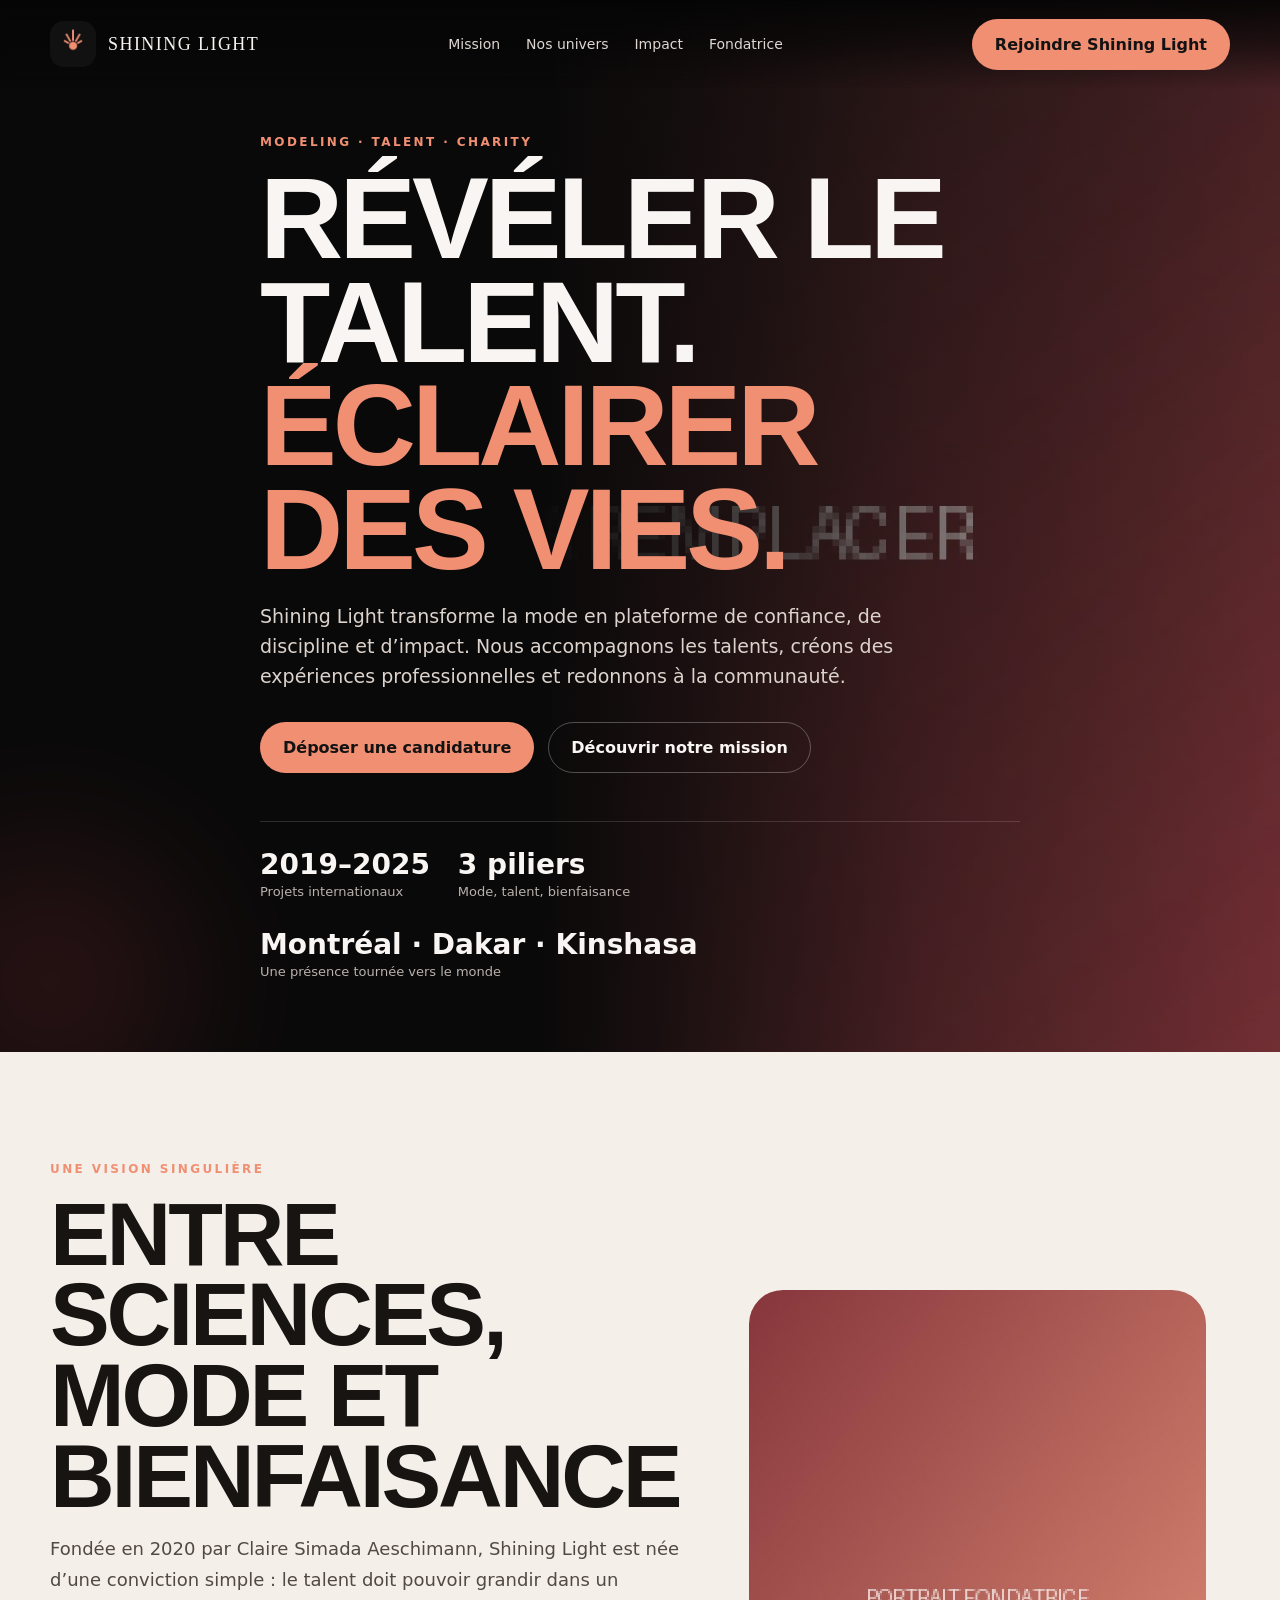
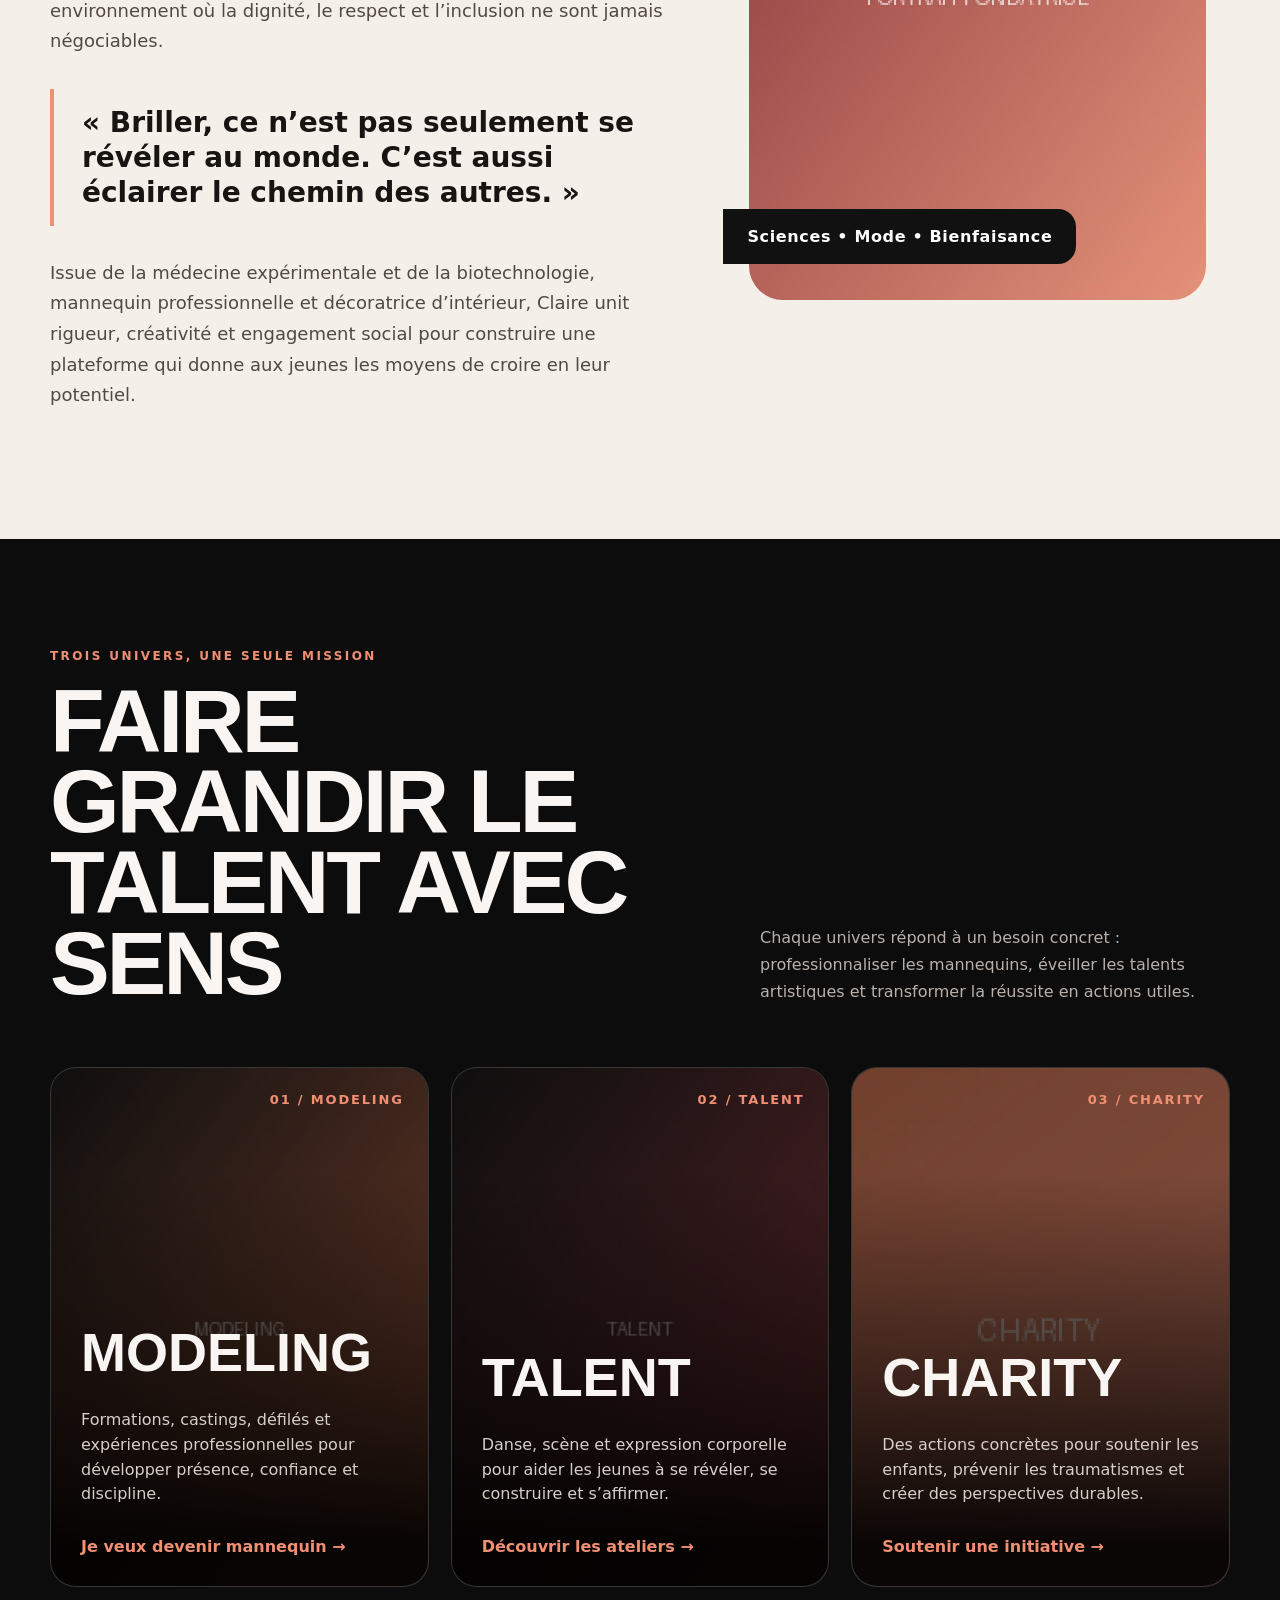
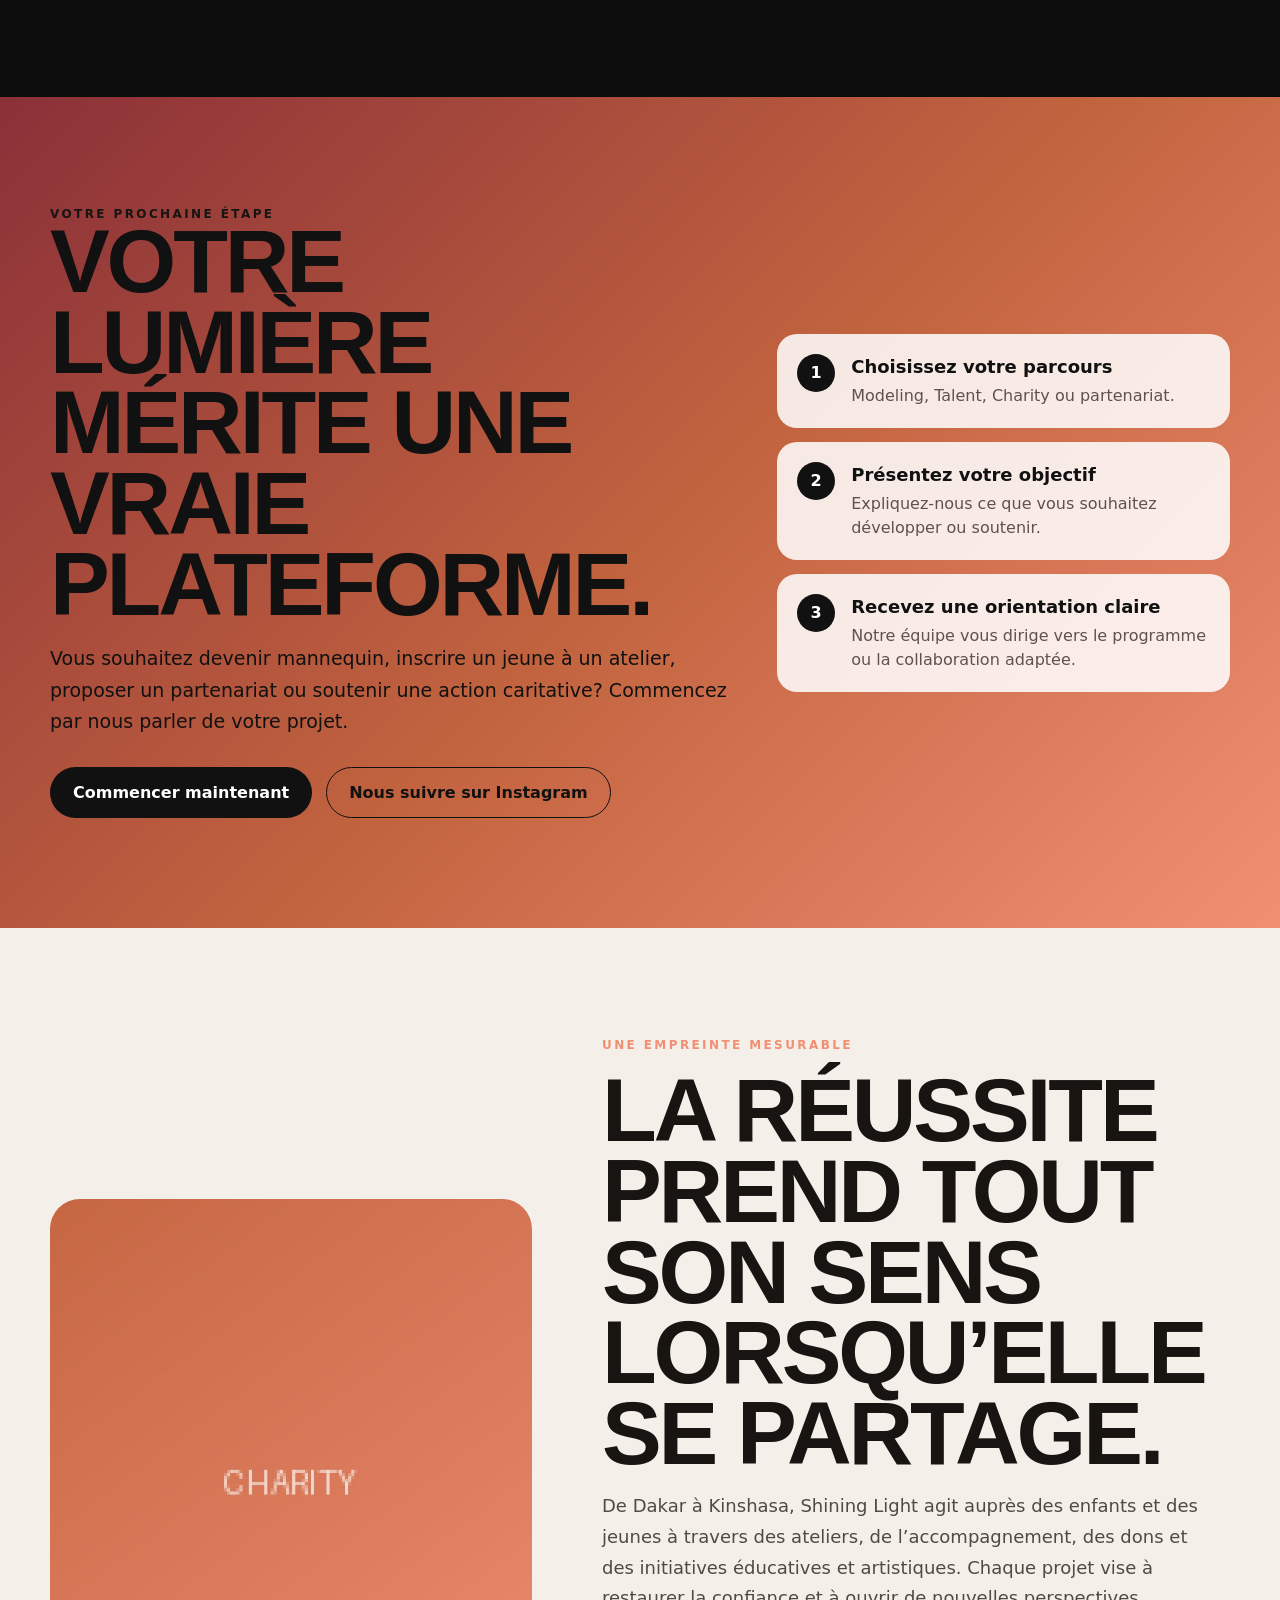
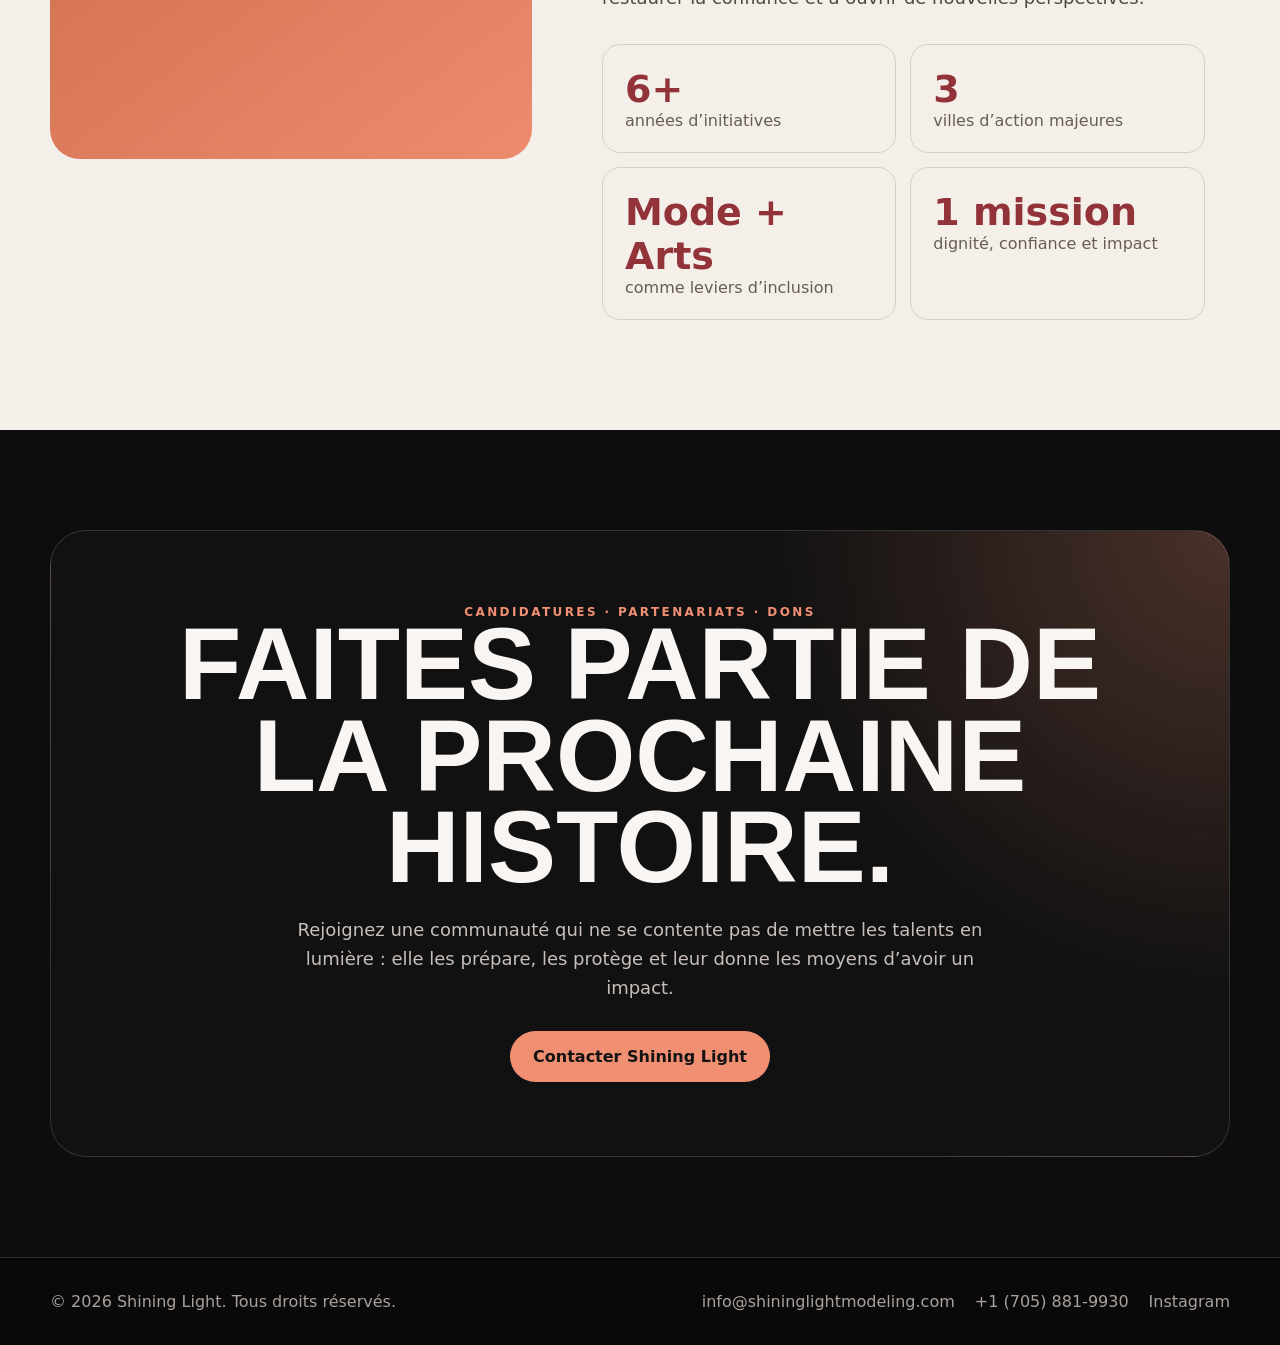
==== index.html @ fb071f2a "Site Shining Light — page d'accueil complète avec placeholders images Co-Authored-By: Claude Fable 5" ====
<!doctype html>
<html lang="fr">
<head>
  <meta charset="utf-8" />
  <meta name="viewport" content="width=device-width, initial-scale=1" />
  <meta name="description" content="Shining Light révèle les talents, forme les mannequins et transforme la réussite en impact social durable." />
  <title>Shining Light — Mode, Talent et Impact</title>
  <style>
    :root{
      --black:#090909; --ink:#151515; --white:#f8f5f2; --muted:#b9b1ac;
      --coral:#f18f73; --peach:#f5ad91; --brick:#92333a; --orange:#c2633f;
      --line:rgba(255,255,255,.14); --radius:26px;
      --display: Impact, Haettenschweiler, 'Arial Narrow Bold', sans-serif;
      --body: Inter, ui-sans-serif, system-ui, -apple-system, BlinkMacSystemFont, 'Segoe UI', sans-serif;
    }
    *{box-sizing:border-box} html{scroll-behavior:smooth} body{margin:0;background:var(--black);color:var(--white);font-family:var(--body)}
    a{color:inherit;text-decoration:none} img{display:block;max-width:100%}
    .wrap{width:min(1180px,calc(100% - 40px));margin:auto}
    .nav{position:fixed;z-index:50;top:0;left:0;right:0;background:linear-gradient(180deg,rgba(5,5,5,.95),rgba(5,5,5,.58),transparent);backdrop-filter:blur(8px)}
    .nav-inner{height:88px;display:flex;align-items:center;justify-content:space-between;gap:28px}
    .brand{display:flex;align-items:center;gap:12px;font-family:Georgia,serif;letter-spacing:.08em;font-size:18px}.brand img{width:46px;height:46px;object-fit:cover;object-position:50% 28%;border-radius:14px}
    .links{display:flex;gap:26px;font-size:14px;color:#ded7d2}.links a:hover{color:#fff}
    .btn{display:inline-flex;align-items:center;justify-content:center;gap:10px;padding:15px 22px;border-radius:999px;border:1px solid transparent;font-weight:800;transition:.25s ease}.btn-primary{background:var(--coral);color:#131313}.btn-primary:hover{transform:translateY(-2px);background:#ff9d80}.btn-ghost{border-color:rgba(255,255,255,.28)}
    .hero{min-height:760px;display:grid;align-items:end;position:relative;overflow:hidden;padding:135px 0 72px}
    .hero:before{content:"";position:absolute;inset:0;background:linear-gradient(90deg,#090909 0%,#090909 42%,rgba(9,9,9,.46) 72%,rgba(9,9,9,.16)),url('assets/hero-claire.jpg') center right/cover no-repeat;filter:saturate(.85)}
    .hero:after{content:"";position:absolute;width:460px;height:460px;border-radius:50%;background:radial-gradient(circle,var(--brick),transparent 68%);filter:blur(55px);opacity:.28;left:-180px;bottom:-160px}
    .hero-content{position:relative;z-index:2;max-width:760px}.eyebrow{text-transform:uppercase;letter-spacing:.2em;font-size:12px;color:var(--coral);font-weight:900}.hero h1,.section-title{font-family:var(--display);text-transform:uppercase;line-height:.9;letter-spacing:-.035em;margin:18px 0}.hero h1{font-size:clamp(64px,9vw,128px);max-width:900px}.hero h1 span{color:var(--coral)}
    .hero p{max-width:680px;font-size:19px;line-height:1.6;color:#ddd3cd}.actions{display:flex;flex-wrap:wrap;gap:14px;margin-top:30px}.proof{display:flex;gap:28px;flex-wrap:wrap;margin-top:48px;padding-top:26px;border-top:1px solid var(--line)}.proof strong{display:block;font-size:28px}.proof span{font-size:13px;color:var(--muted)}
    section{padding:110px 0}.intro{background:#f5efea;color:#171412}.intro-grid{display:grid;grid-template-columns:1.05fr .95fr;gap:70px;align-items:center}.section-title{font-size:clamp(50px,7vw,92px)}.intro p,.bodycopy{font-size:18px;line-height:1.7;color:#514943}.quote{border-left:4px solid var(--coral);padding:16px 0 16px 28px;font-size:28px;line-height:1.25;font-weight:800;margin:32px 0}.portrait-card{position:relative}.portrait-card img{width:100%;height:610px;object-fit:cover;object-position:52% 30%;border-radius:34px;filter:saturate(.85)}.portrait-card:after{content:"Sciences  •  Mode  •  Bienfaisance";position:absolute;left:-26px;bottom:36px;background:#111;color:#fff;padding:18px 24px;border-radius:0 18px 18px 0;font-weight:800;letter-spacing:.04em}
    .pillars{background:#0c0c0c}.pillar-head{display:flex;justify-content:space-between;gap:50px;align-items:end;margin-bottom:46px}.pillar-head p{max-width:470px;color:var(--muted);line-height:1.7}.cards{display:grid;grid-template-columns:repeat(3,1fr);gap:22px}.card{min-height:520px;border:1px solid var(--line);border-radius:var(--radius);overflow:hidden;position:relative;background:#161616}.card img{width:100%;height:100%;object-fit:cover;opacity:.52;transition:.4s}.card:hover img{transform:scale(1.04);opacity:.66}.card-overlay{position:absolute;inset:0;padding:30px;display:flex;flex-direction:column;justify-content:flex-end;background:linear-gradient(180deg,transparent 20%,rgba(0,0,0,.92) 92%)}.card-num{position:absolute;top:24px;right:24px;color:var(--coral);font-size:13px;font-weight:900;letter-spacing:.14em}.card h3{font-family:var(--display);font-size:54px;line-height:.9;text-transform:uppercase;margin:0 0 15px}.card p{color:#d6cfca;line-height:1.55}.card-link{margin-top:14px;color:var(--coral);font-weight:800}
    .conversion{background:linear-gradient(135deg,#8b3038,#c2633f 52%,#f18f73);color:#111}.conversion-grid{display:grid;grid-template-columns:1.2fr .8fr;gap:48px;align-items:center}.conversion .section-title{margin-top:0}.steps{display:grid;gap:14px}.step{background:rgba(255,255,255,.86);border-radius:20px;padding:20px;display:flex;gap:16px;align-items:flex-start}.step b{width:38px;height:38px;border-radius:50%;display:grid;place-items:center;background:#111;color:#fff;flex:0 0 auto}.step h4{margin:2px 0 7px;font-size:18px}.step p{margin:0;color:#5f514b;line-height:1.5}
    .impact{background:#f5efea;color:#181412}.impact-grid{display:grid;grid-template-columns:.95fr 1.05fr;gap:70px;align-items:center}.impact img{border-radius:30px;height:560px;width:100%;object-fit:cover}.metrics{display:grid;grid-template-columns:repeat(2,1fr);gap:14px;margin-top:30px}.metric{border:1px solid #d9cec7;border-radius:18px;padding:22px}.metric strong{font-size:38px;display:block;color:var(--brick)}.metric span{color:#665d58}
    .cta{padding:100px 0;background:#0d0d0d;text-align:center}.cta-box{border:1px solid var(--line);border-radius:36px;padding:74px 34px;background:radial-gradient(circle at top right,rgba(241,143,115,.25),transparent 35%),#111}.cta h2{font-family:var(--display);font-size:clamp(52px,8vw,102px);line-height:.9;text-transform:uppercase;margin:0 auto 22px;max-width:950px}.cta p{max-width:720px;margin:0 auto 28px;color:#c8bfba;font-size:18px;line-height:1.6}
    footer{border-top:1px solid var(--line);padding:34px 0;color:#aaa19c}.footer-grid{display:flex;justify-content:space-between;gap:30px;flex-wrap:wrap}.footer-links{display:flex;gap:20px;flex-wrap:wrap}
    @media(max-width:900px){.links{display:none}.intro-grid,.conversion-grid,.impact-grid{grid-template-columns:1fr}.cards{grid-template-columns:1fr}.card{min-height:460px}.pillar-head{display:block}.hero:before{background:linear-gradient(180deg,rgba(9,9,9,.2),#090909 78%),url('assets/hero-claire.jpg') 58% top/cover no-repeat}.hero{min-height:820px}.hero-content{padding-top:310px}.portrait-card img{height:520px}.impact img{height:460px}}
    @media(max-width:560px){.wrap{width:min(100% - 24px,1180px)}.nav-inner{height:72px}.brand span{display:none}.nav .btn{padding:12px 15px}.hero h1{font-size:60px}.hero p{font-size:17px}.proof{gap:16px}.proof>div{width:45%}section{padding:78px 0}.section-title{font-size:54px}.metrics{grid-template-columns:1fr}.portrait-card:after{left:0;font-size:13px}.cta-box{padding:54px 20px}}
  </style>
</head>
<body>
  <header class="nav">
    <div class="wrap nav-inner">
      <a class="brand" href="#accueil"><img src="assets/logo-charity.png" alt="Logo Shining Light"><span>SHINING LIGHT</span></a>
      <nav class="links" aria-label="Navigation principale"><a href="#mission">Mission</a><a href="#univers">Nos univers</a><a href="#impact">Impact</a><a href="#fondatrice">Fondatrice</a></nav>
      <a class="btn btn-primary" href="#candidature">Rejoindre Shining Light</a>
    </div>
  </header>

  <main>
    <section class="hero" id="accueil">
      <div class="wrap hero-content">
        <div class="eyebrow">Modeling · Talent · Charity</div>
        <h1>Révéler le talent.<br><span>Éclairer des vies.</span></h1>
        <p>Shining Light transforme la mode en plateforme de confiance, de discipline et d’impact. Nous accompagnons les talents, créons des expériences professionnelles et redonnons à la communauté.</p>
        <div class="actions"><a class="btn btn-primary" href="#candidature">Déposer une candidature</a><a class="btn btn-ghost" href="#univers">Découvrir notre mission</a></div>
        <div class="proof"><div><strong>2019–2025</strong><span>Projets internationaux</span></div><div><strong>3 piliers</strong><span>Mode, talent, bienfaisance</span></div><div><strong>Montréal · Dakar · Kinshasa</strong><span>Une présence tournée vers le monde</span></div></div>
      </div>
    </section>

    <section class="intro" id="fondatrice">
      <div class="wrap intro-grid">
        <div>
          <div class="eyebrow">Une vision singulière</div>
          <h2 class="section-title">Entre sciences, mode et bienfaisance</h2>
          <p>Fondée en 2020 par Claire Simada Aeschimann, Shining Light est née d’une conviction simple : le talent doit pouvoir grandir dans un environnement où la dignité, le respect et l’inclusion ne sont jamais négociables.</p>
          <div class="quote">« Briller, ce n’est pas seulement se révéler au monde. C’est aussi éclairer le chemin des autres. »</div>
          <p class="bodycopy">Issue de la médecine expérimentale et de la biotechnologie, mannequin professionnelle et décoratrice d’intérieur, Claire unit rigueur, créativité et engagement social pour construire une plateforme qui donne aux jeunes les moyens de croire en leur potentiel.</p>
        </div>
        <div class="portrait-card"><img src="assets/founder-portrait.jpg" alt="Portrait de la fondatrice de Shining Light"></div>
      </div>
    </section>

    <section class="pillars" id="univers">
      <div class="wrap">
        <div class="pillar-head"><div><div class="eyebrow">Trois univers, une seule mission</div><h2 class="section-title">Faire grandir le talent avec sens</h2></div><p>Chaque univers répond à un besoin concret : professionnaliser les mannequins, éveiller les talents artistiques et transformer la réussite en actions utiles.</p></div>
        <div class="cards">
          <article class="card"><img src="assets/modeling-grid.jpg" alt="Défilés et formations de mannequins"><span class="card-num">01 / MODELING</span><div class="card-overlay"><h3>Modeling</h3><p>Formations, castings, défilés et expériences professionnelles pour développer présence, confiance et discipline.</p><a class="card-link" href="#candidature">Je veux devenir mannequin →</a></div></article>
          <article class="card"><img src="assets/talent-workshop.jpg" alt="Atelier artistique Shining Light Talent"><span class="card-num">02 / TALENT</span><div class="card-overlay"><h3>Talent</h3><p>Danse, scène et expression corporelle pour aider les jeunes à se révéler, se construire et s’affirmer.</p><a class="card-link" href="#candidature">Découvrir les ateliers →</a></div></article>
          <article class="card"><img src="assets/charity-grid.jpg" alt="Actions communautaires Shining Light Charity"><span class="card-num">03 / CHARITY</span><div class="card-overlay"><h3>Charity</h3><p>Des actions concrètes pour soutenir les enfants, prévenir les traumatismes et créer des perspectives durables.</p><a class="card-link" href="#candidature">Soutenir une initiative →</a></div></article>
        </div>
      </div>
    </section>

    <section class="conversion" id="candidature">
      <div class="wrap conversion-grid">
        <div><div class="eyebrow" style="color:#171412">Votre prochaine étape</div><h2 class="section-title">Votre lumière mérite une vraie plateforme.</h2><p style="font-size:19px;line-height:1.65;max-width:680px">Vous souhaitez devenir mannequin, inscrire un jeune à un atelier, proposer un partenariat ou soutenir une action caritative? Commencez par nous parler de votre projet.</p><div class="actions"><a class="btn" style="background:#111;color:#fff" href="mailto:info@shininglightmodeling.com">Commencer maintenant</a><a class="btn" style="border-color:#111" href="https://www.instagram.com/shininglightm/">Nous suivre sur Instagram</a></div></div>
        <div class="steps"><div class="step"><b>1</b><div><h4>Choisissez votre parcours</h4><p>Modeling, Talent, Charity ou partenariat.</p></div></div><div class="step"><b>2</b><div><h4>Présentez votre objectif</h4><p>Expliquez-nous ce que vous souhaitez développer ou soutenir.</p></div></div><div class="step"><b>3</b><div><h4>Recevez une orientation claire</h4><p>Notre équipe vous dirige vers le programme ou la collaboration adaptée.</p></div></div></div>
      </div>
    </section>

    <section class="impact" id="impact">
      <div class="wrap impact-grid">
        <img src="assets/charity-grid.jpg" alt="Actions de Shining Light auprès des enfants et des communautés">
        <div><div class="eyebrow">Une empreinte mesurable</div><h2 class="section-title">La réussite prend tout son sens lorsqu’elle se partage.</h2><p class="bodycopy">De Dakar à Kinshasa, Shining Light agit auprès des enfants et des jeunes à travers des ateliers, de l’accompagnement, des dons et des initiatives éducatives et artistiques. Chaque projet vise à restaurer la confiance et à ouvrir de nouvelles perspectives.</p><div class="metrics"><div class="metric"><strong>6+</strong><span>années d’initiatives</span></div><div class="metric"><strong>3</strong><span>villes d’action majeures</span></div><div class="metric"><strong>Mode + Arts</strong><span>comme leviers d’inclusion</span></div><div class="metric"><strong>1 mission</strong><span>dignité, confiance et impact</span></div></div></div>
      </div>
    </section>

    <section class="cta">
      <div class="wrap cta-box"><div class="eyebrow">Candidatures · Partenariats · Dons</div><h2>Faites partie de la prochaine histoire.</h2><p>Rejoignez une communauté qui ne se contente pas de mettre les talents en lumière : elle les prépare, les protège et leur donne les moyens d’avoir un impact.</p><a class="btn btn-primary" href="mailto:info@shininglightmodeling.com">Contacter Shining Light</a></div>
    </section>
  </main>

  <footer><div class="wrap footer-grid"><div>© 2026 Shining Light. Tous droits réservés.</div><div class="footer-links"><a href="mailto:info@shininglightmodeling.com">info@shininglightmodeling.com</a><a href="tel:+17058819930">+1 (705) 881-9930</a><a href="https://www.instagram.com/shininglightm/">Instagram</a></div></div></footer>
</body>
</html>
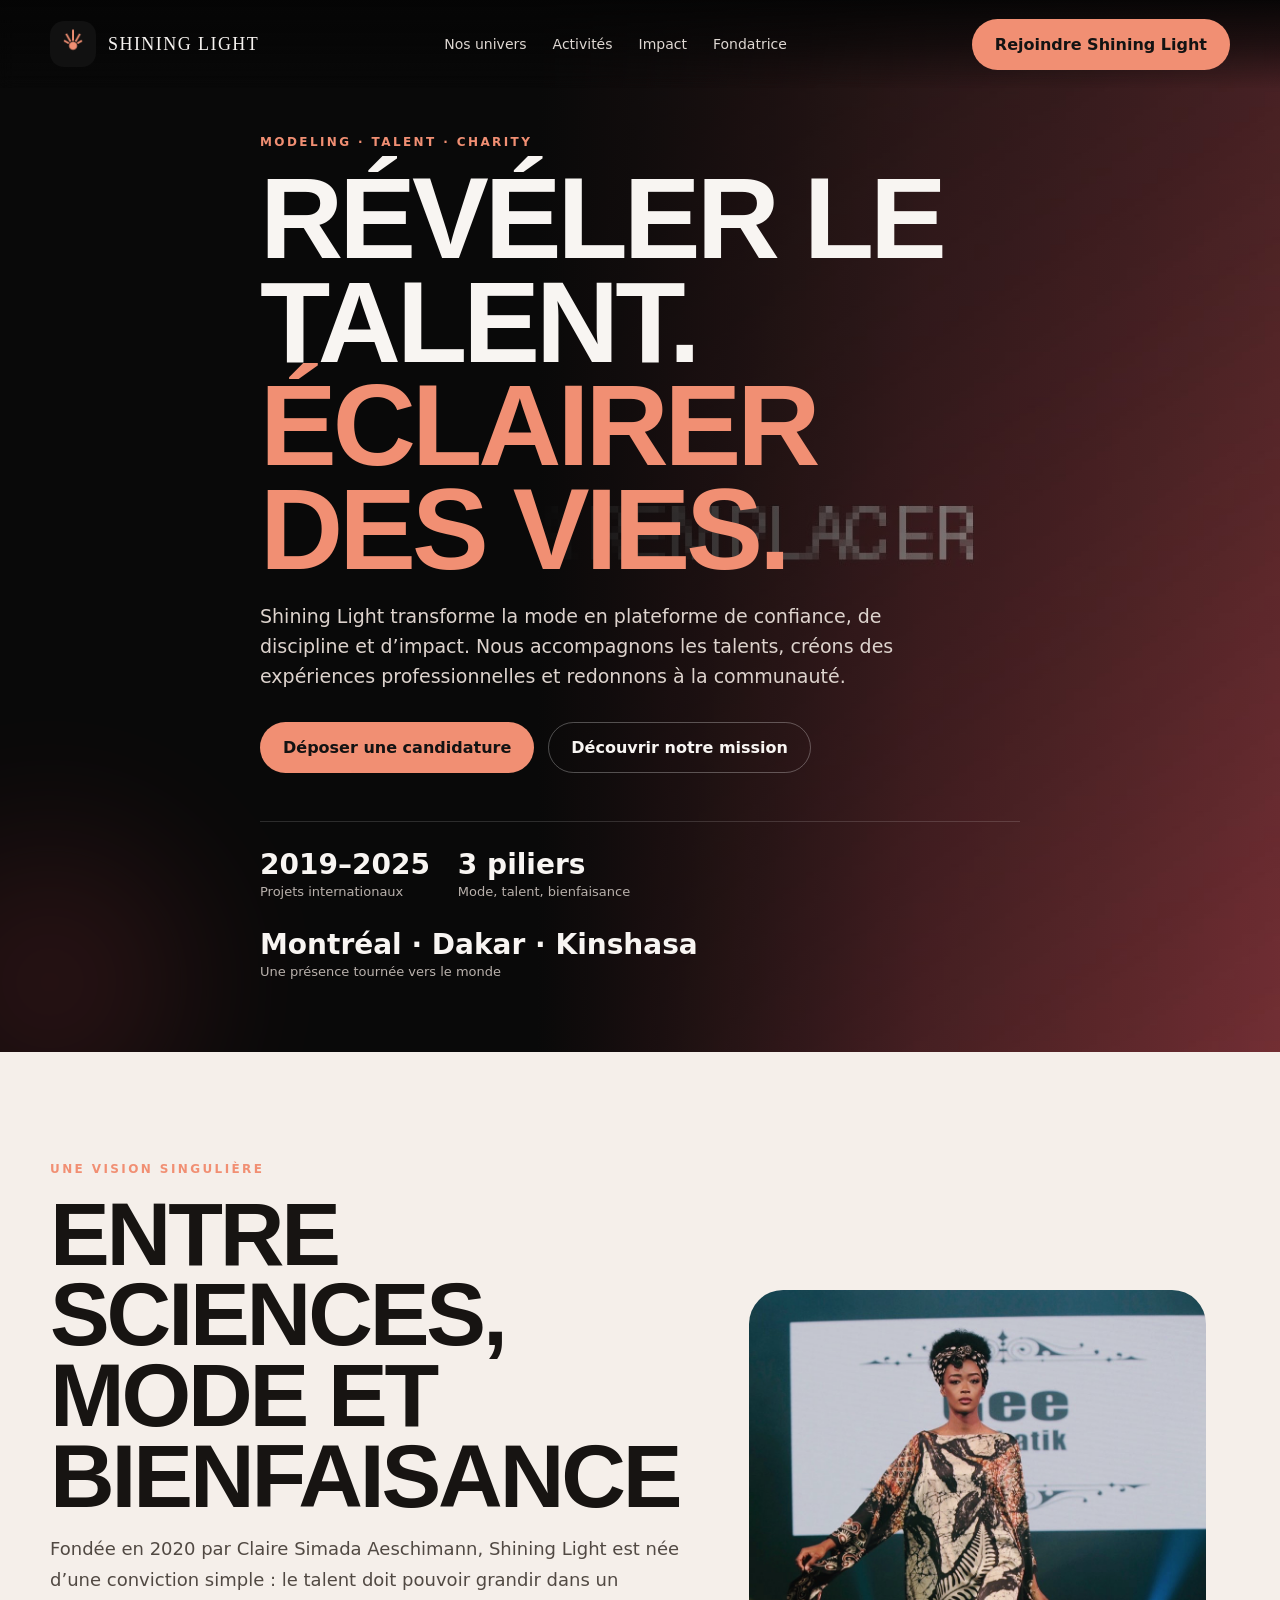
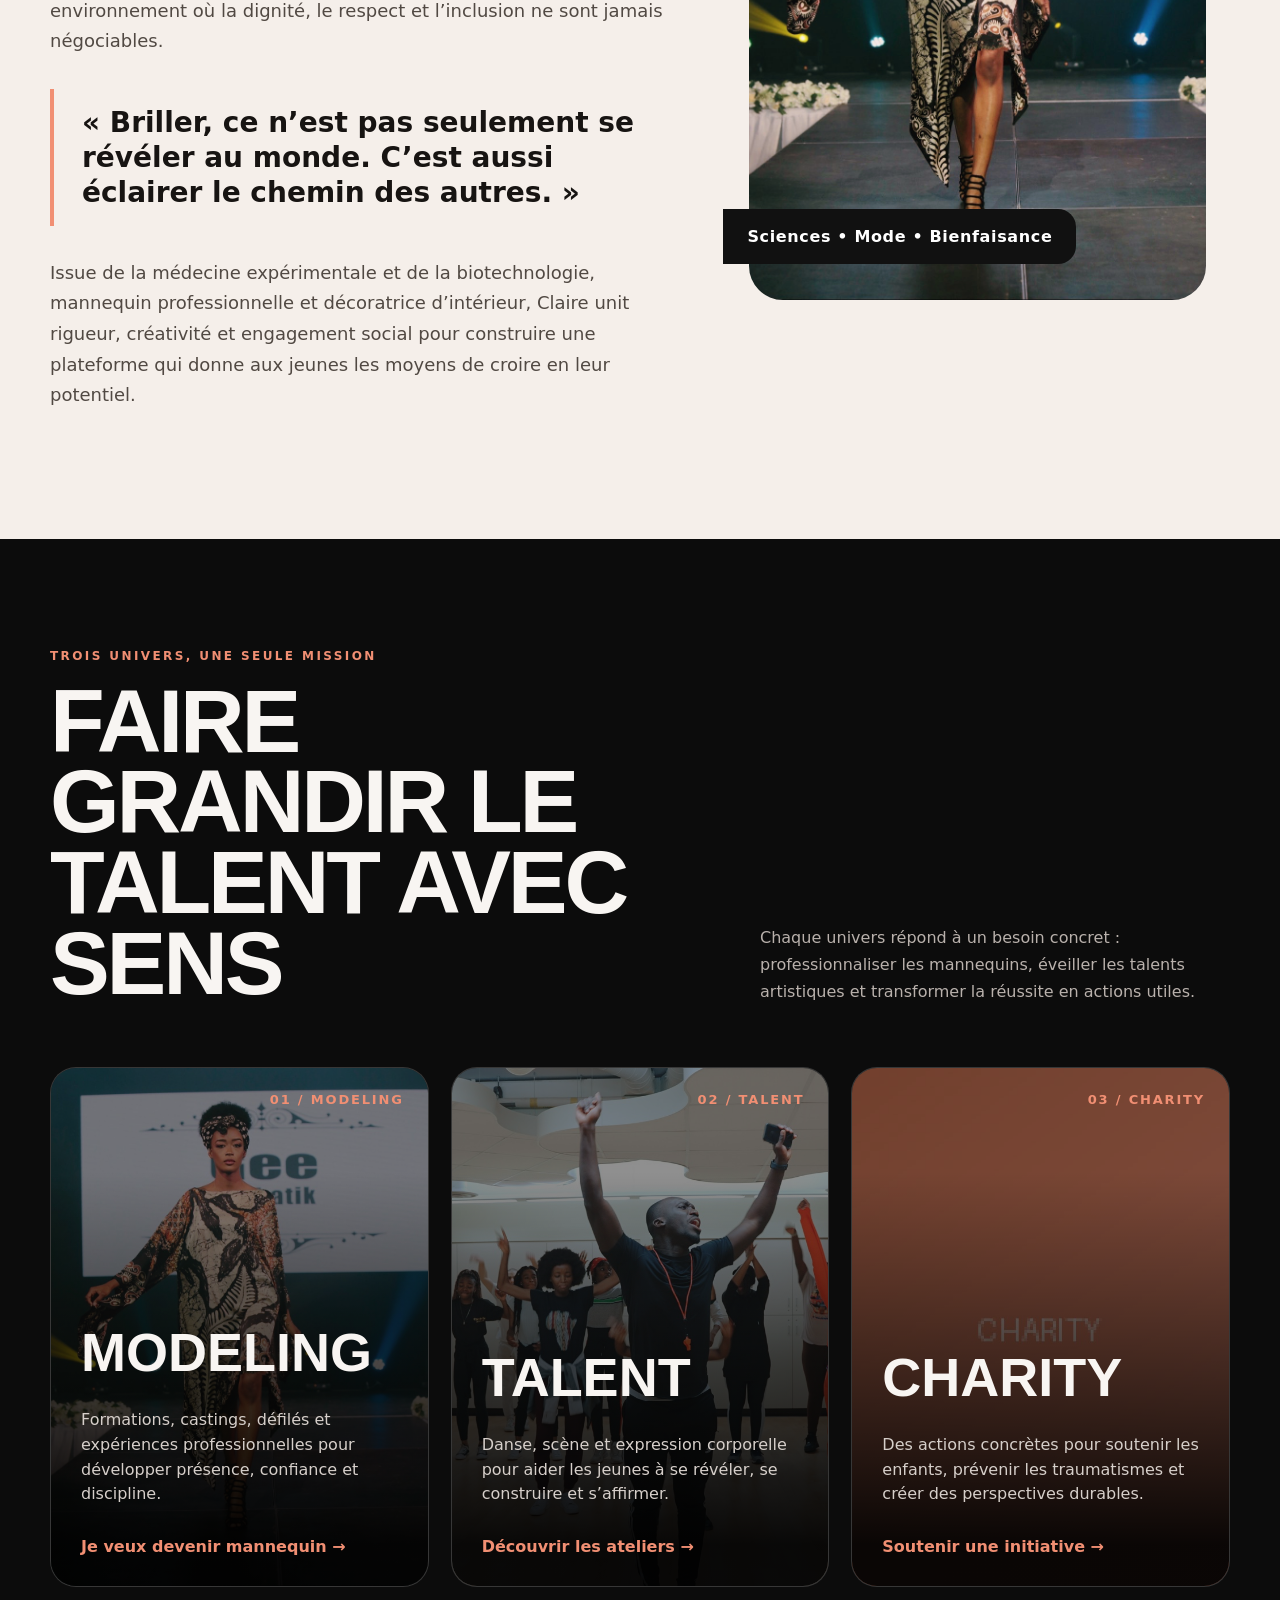
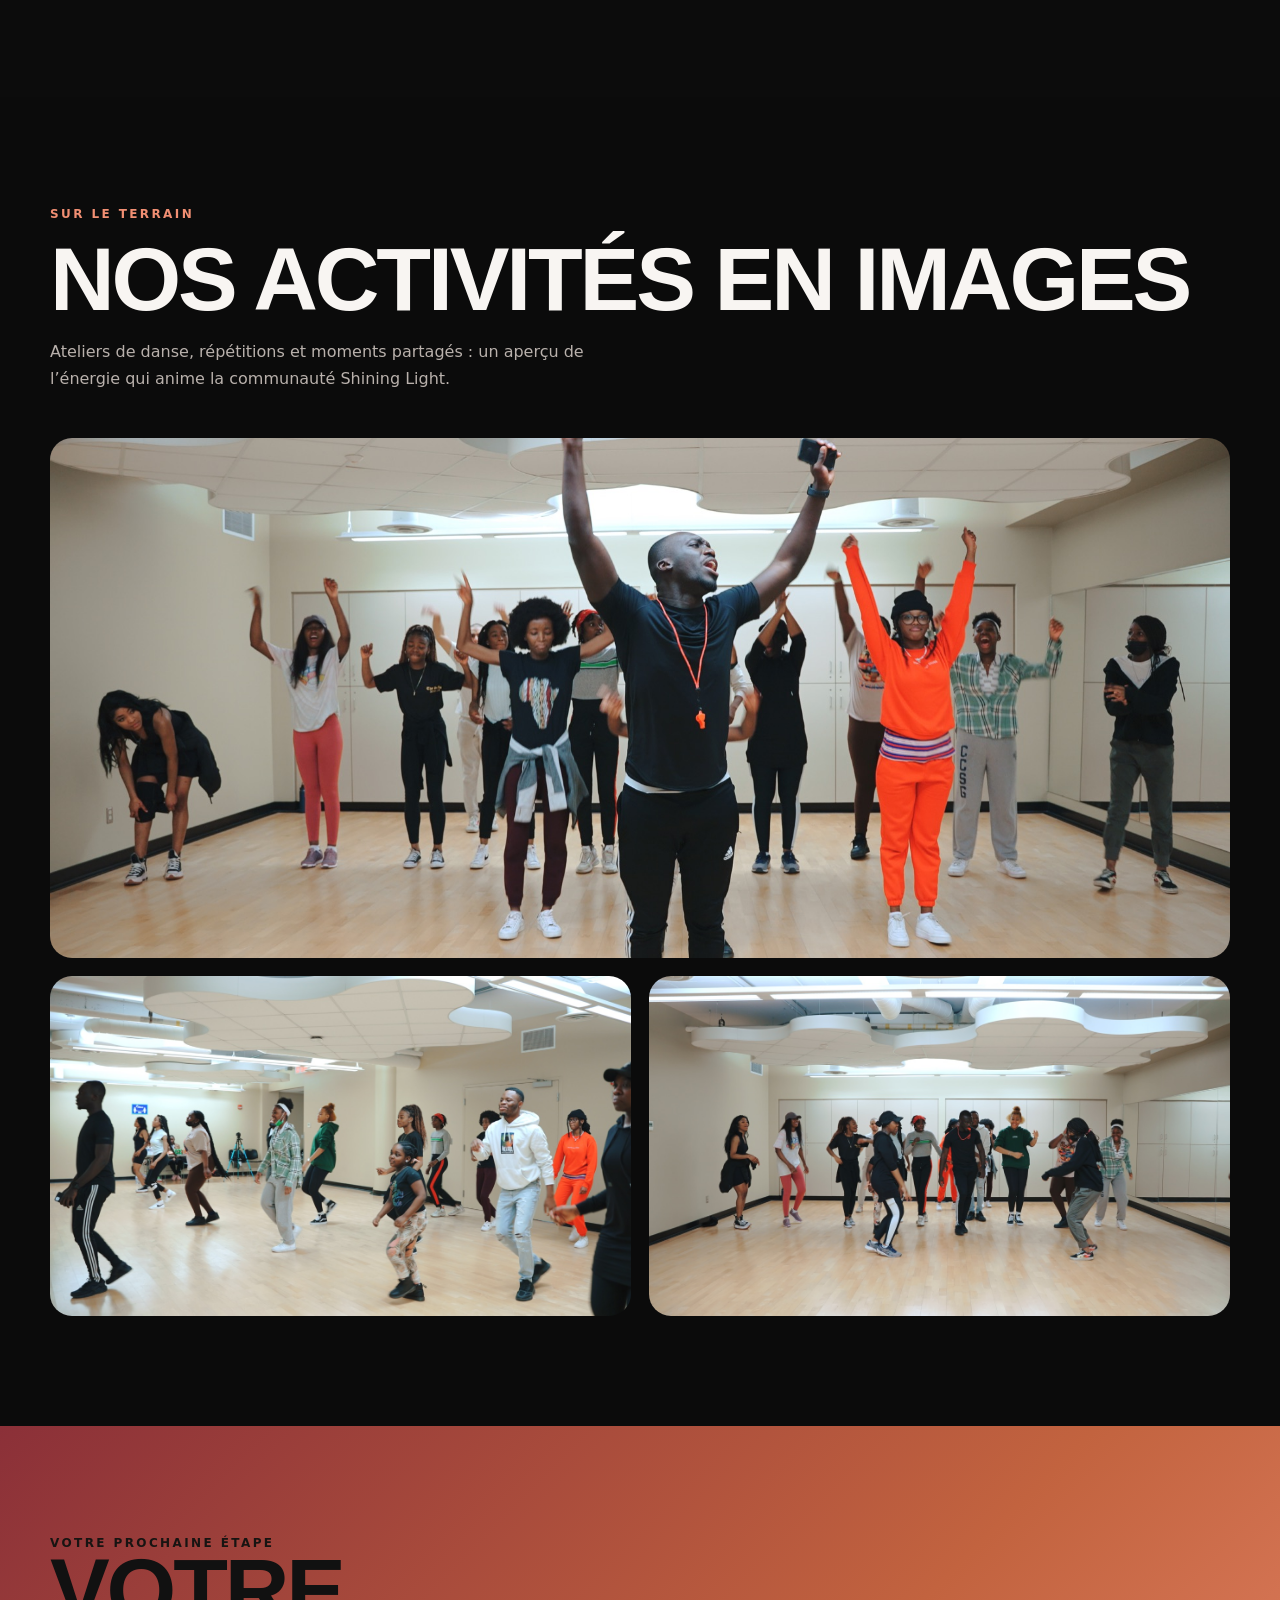
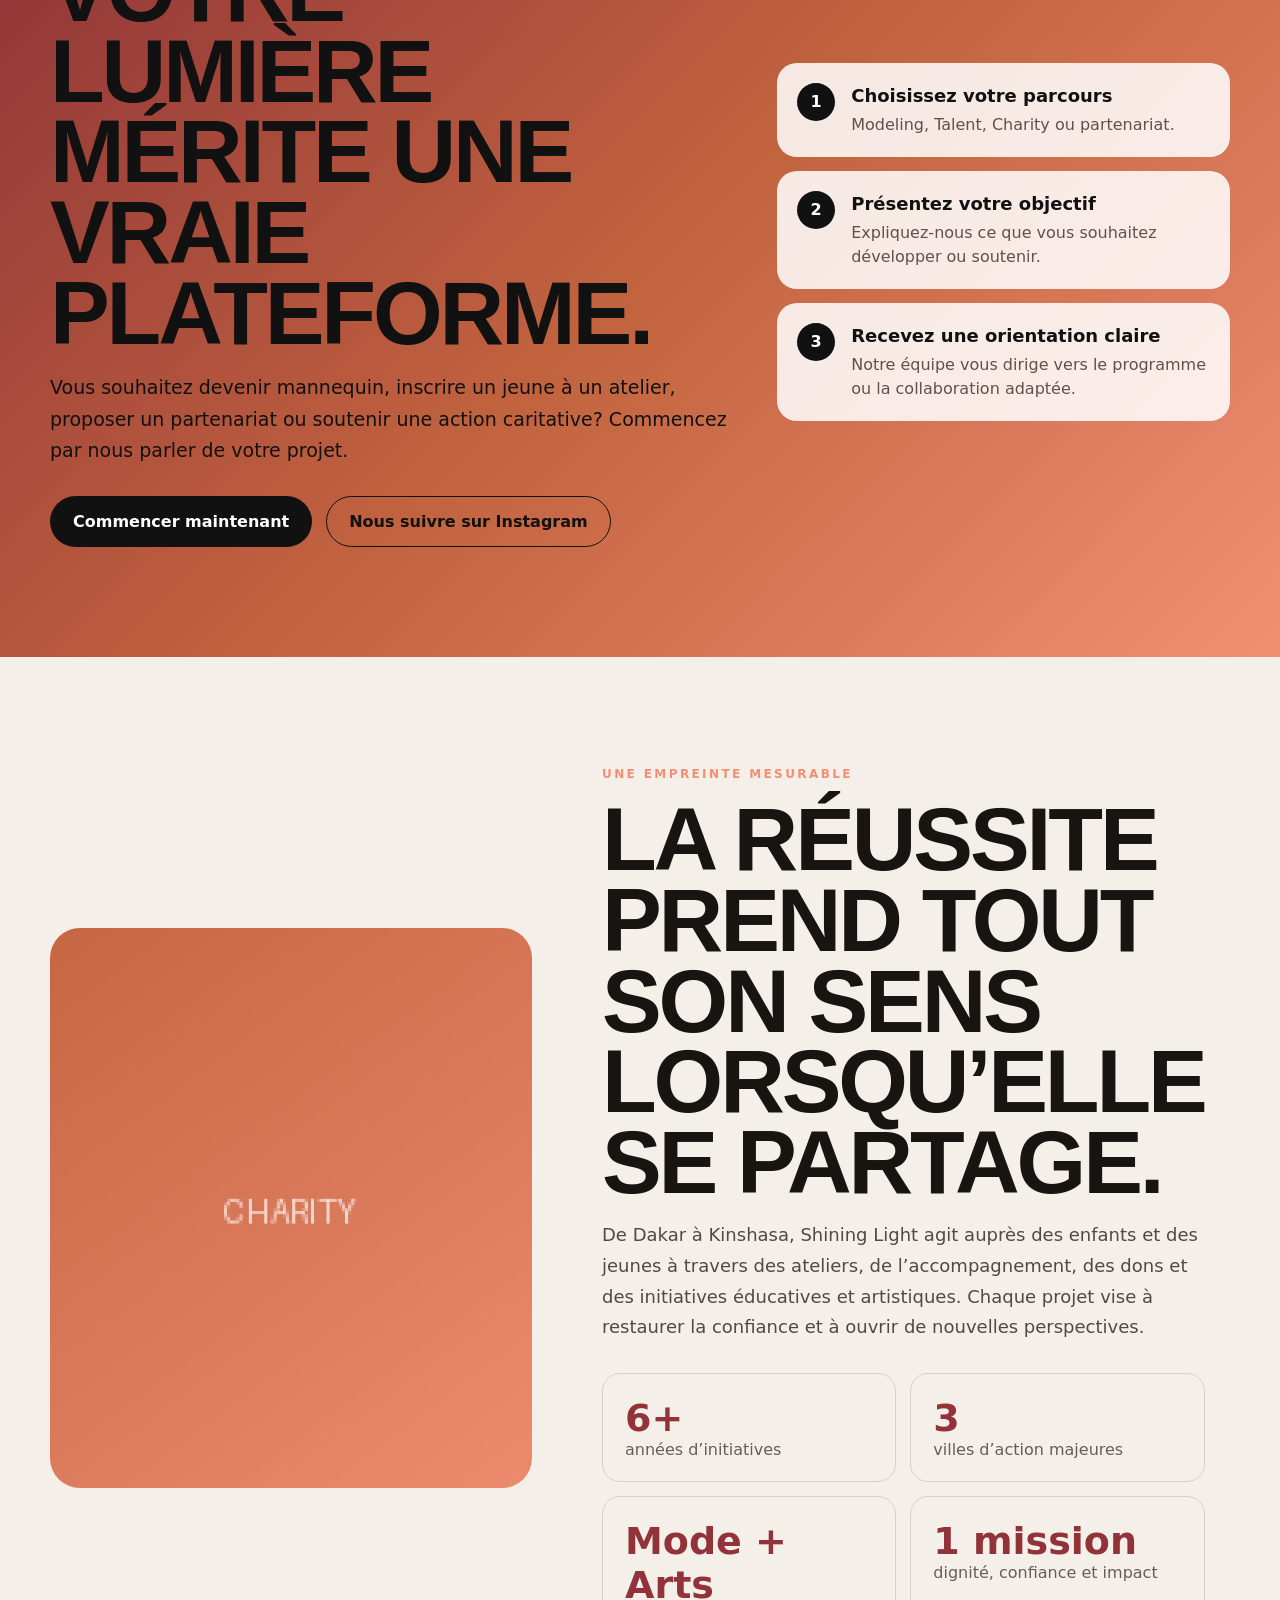
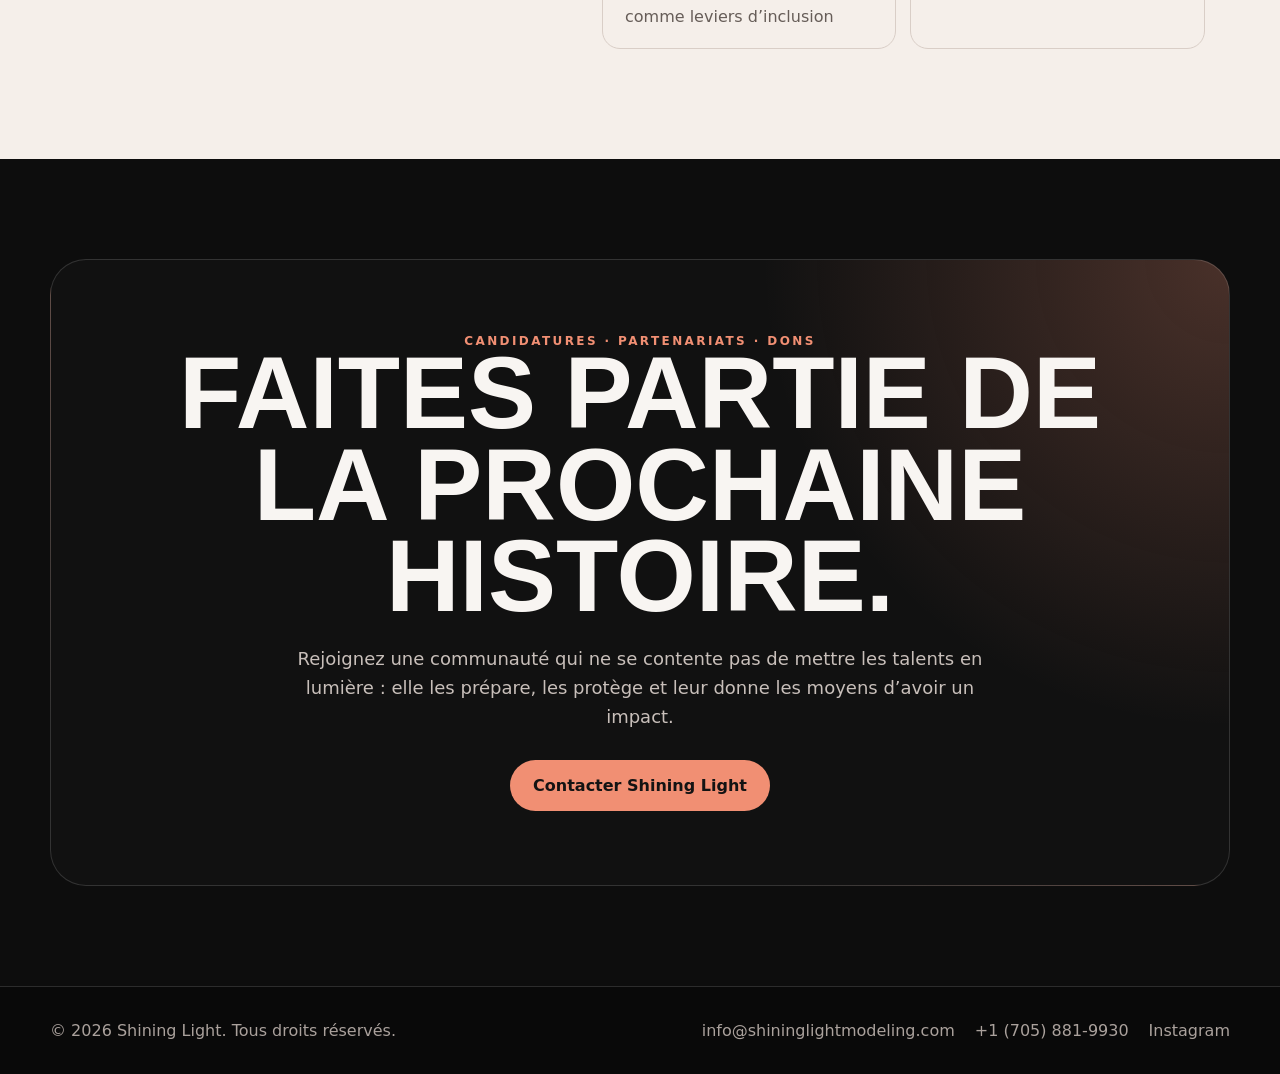
==== commit 16d8159d: "Photo fondatrice, galerie Activités (3 photos MSL), CTA vers Google Form Co-Authored-By: Claude Fabl" ====
--- a/index.html
+++ b/index.html
@@ -28,11 +28,12 @@
     .hero p{max-width:680px;font-size:19px;line-height:1.6;color:#ddd3cd}.actions{display:flex;flex-wrap:wrap;gap:14px;margin-top:30px}.proof{display:flex;gap:28px;flex-wrap:wrap;margin-top:48px;padding-top:26px;border-top:1px solid var(--line)}.proof strong{display:block;font-size:28px}.proof span{font-size:13px;color:var(--muted)}
     section{padding:110px 0}.intro{background:#f5efea;color:#171412}.intro-grid{display:grid;grid-template-columns:1.05fr .95fr;gap:70px;align-items:center}.section-title{font-size:clamp(50px,7vw,92px)}.intro p,.bodycopy{font-size:18px;line-height:1.7;color:#514943}.quote{border-left:4px solid var(--coral);padding:16px 0 16px 28px;font-size:28px;line-height:1.25;font-weight:800;margin:32px 0}.portrait-card{position:relative}.portrait-card img{width:100%;height:610px;object-fit:cover;object-position:52% 30%;border-radius:34px;filter:saturate(.85)}.portrait-card:after{content:"Sciences  •  Mode  •  Bienfaisance";position:absolute;left:-26px;bottom:36px;background:#111;color:#fff;padding:18px 24px;border-radius:0 18px 18px 0;font-weight:800;letter-spacing:.04em}
     .pillars{background:#0c0c0c}.pillar-head{display:flex;justify-content:space-between;gap:50px;align-items:end;margin-bottom:46px}.pillar-head p{max-width:470px;color:var(--muted);line-height:1.7}.cards{display:grid;grid-template-columns:repeat(3,1fr);gap:22px}.card{min-height:520px;border:1px solid var(--line);border-radius:var(--radius);overflow:hidden;position:relative;background:#161616}.card img{width:100%;height:100%;object-fit:cover;opacity:.52;transition:.4s}.card:hover img{transform:scale(1.04);opacity:.66}.card-overlay{position:absolute;inset:0;padding:30px;display:flex;flex-direction:column;justify-content:flex-end;background:linear-gradient(180deg,transparent 20%,rgba(0,0,0,.92) 92%)}.card-num{position:absolute;top:24px;right:24px;color:var(--coral);font-size:13px;font-weight:900;letter-spacing:.14em}.card h3{font-family:var(--display);font-size:54px;line-height:.9;text-transform:uppercase;margin:0 0 15px}.card p{color:#d6cfca;line-height:1.55}.card-link{margin-top:14px;color:var(--coral);font-weight:800}
+    .galerie{background:#0b0b0b}.galerie-grid{display:grid;grid-template-columns:repeat(2,1fr);gap:18px;margin-top:46px}.galerie-grid img{width:100%;height:340px;object-fit:cover;border-radius:22px;transition:.35s}.galerie-grid img:hover{transform:scale(1.02)}.galerie-grid img:first-child{grid-column:1/-1;height:520px}
     .conversion{background:linear-gradient(135deg,#8b3038,#c2633f 52%,#f18f73);color:#111}.conversion-grid{display:grid;grid-template-columns:1.2fr .8fr;gap:48px;align-items:center}.conversion .section-title{margin-top:0}.steps{display:grid;gap:14px}.step{background:rgba(255,255,255,.86);border-radius:20px;padding:20px;display:flex;gap:16px;align-items:flex-start}.step b{width:38px;height:38px;border-radius:50%;display:grid;place-items:center;background:#111;color:#fff;flex:0 0 auto}.step h4{margin:2px 0 7px;font-size:18px}.step p{margin:0;color:#5f514b;line-height:1.5}
     .impact{background:#f5efea;color:#181412}.impact-grid{display:grid;grid-template-columns:.95fr 1.05fr;gap:70px;align-items:center}.impact img{border-radius:30px;height:560px;width:100%;object-fit:cover}.metrics{display:grid;grid-template-columns:repeat(2,1fr);gap:14px;margin-top:30px}.metric{border:1px solid #d9cec7;border-radius:18px;padding:22px}.metric strong{font-size:38px;display:block;color:var(--brick)}.metric span{color:#665d58}
     .cta{padding:100px 0;background:#0d0d0d;text-align:center}.cta-box{border:1px solid var(--line);border-radius:36px;padding:74px 34px;background:radial-gradient(circle at top right,rgba(241,143,115,.25),transparent 35%),#111}.cta h2{font-family:var(--display);font-size:clamp(52px,8vw,102px);line-height:.9;text-transform:uppercase;margin:0 auto 22px;max-width:950px}.cta p{max-width:720px;margin:0 auto 28px;color:#c8bfba;font-size:18px;line-height:1.6}
     footer{border-top:1px solid var(--line);padding:34px 0;color:#aaa19c}.footer-grid{display:flex;justify-content:space-between;gap:30px;flex-wrap:wrap}.footer-links{display:flex;gap:20px;flex-wrap:wrap}
-    @media(max-width:900px){.links{display:none}.intro-grid,.conversion-grid,.impact-grid{grid-template-columns:1fr}.cards{grid-template-columns:1fr}.card{min-height:460px}.pillar-head{display:block}.hero:before{background:linear-gradient(180deg,rgba(9,9,9,.2),#090909 78%),url('assets/hero-claire.jpg') 58% top/cover no-repeat}.hero{min-height:820px}.hero-content{padding-top:310px}.portrait-card img{height:520px}.impact img{height:460px}}
+    @media(max-width:900px){.links{display:none}.intro-grid,.conversion-grid,.impact-grid{grid-template-columns:1fr}.galerie-grid{grid-template-columns:1fr}.galerie-grid img{height:260px}.galerie-grid img:first-child{height:320px}.cards{grid-template-columns:1fr}.card{min-height:460px}.pillar-head{display:block}.hero:before{background:linear-gradient(180deg,rgba(9,9,9,.2),#090909 78%),url('assets/hero-claire.jpg') 58% top/cover no-repeat}.hero{min-height:820px}.hero-content{padding-top:310px}.portrait-card img{height:520px}.impact img{height:460px}}
     @media(max-width:560px){.wrap{width:min(100% - 24px,1180px)}.nav-inner{height:72px}.brand span{display:none}.nav .btn{padding:12px 15px}.hero h1{font-size:60px}.hero p{font-size:17px}.proof{gap:16px}.proof>div{width:45%}section{padding:78px 0}.section-title{font-size:54px}.metrics{grid-template-columns:1fr}.portrait-card:after{left:0;font-size:13px}.cta-box{padding:54px 20px}}
   </style>
 </head>
@@ -40,8 +41,8 @@
   <header class="nav">
     <div class="wrap nav-inner">
       <a class="brand" href="#accueil"><img src="assets/logo-charity.png" alt="Logo Shining Light"><span>SHINING LIGHT</span></a>
-      <nav class="links" aria-label="Navigation principale"><a href="#mission">Mission</a><a href="#univers">Nos univers</a><a href="#impact">Impact</a><a href="#fondatrice">Fondatrice</a></nav>
-      <a class="btn btn-primary" href="#candidature">Rejoindre Shining Light</a>
+      <nav class="links" aria-label="Navigation principale"><a href="#univers">Nos univers</a><a href="#activites">Activités</a><a href="#impact">Impact</a><a href="#fondatrice">Fondatrice</a></nav>
+      <a class="btn btn-primary" href="https://docs.google.com/forms/d/e/1FAIpQLSfPkRSQ-3T3SOp2gfeFVIa2TKzZNlc6AAbeVFjM4z_OP5ahzw/viewform" target="_blank" rel="noopener">Rejoindre Shining Light</a>
     </div>
   </header>
 
@@ -51,7 +52,7 @@
         <div class="eyebrow">Modeling · Talent · Charity</div>
         <h1>Révéler le talent.<br><span>Éclairer des vies.</span></h1>
         <p>Shining Light transforme la mode en plateforme de confiance, de discipline et d’impact. Nous accompagnons les talents, créons des expériences professionnelles et redonnons à la communauté.</p>
-        <div class="actions"><a class="btn btn-primary" href="#candidature">Déposer une candidature</a><a class="btn btn-ghost" href="#univers">Découvrir notre mission</a></div>
+        <div class="actions"><a class="btn btn-primary" href="https://docs.google.com/forms/d/e/1FAIpQLSfPkRSQ-3T3SOp2gfeFVIa2TKzZNlc6AAbeVFjM4z_OP5ahzw/viewform" target="_blank" rel="noopener">Déposer une candidature</a><a class="btn btn-ghost" href="#univers">Découvrir notre mission</a></div>
         <div class="proof"><div><strong>2019–2025</strong><span>Projets internationaux</span></div><div><strong>3 piliers</strong><span>Mode, talent, bienfaisance</span></div><div><strong>Montréal · Dakar · Kinshasa</strong><span>Une présence tournée vers le monde</span></div></div>
       </div>
     </section>
@@ -80,9 +81,22 @@
       </div>
     </section>
 
+    <section class="galerie" id="activites">
+      <div class="wrap">
+        <div class="eyebrow">Sur le terrain</div>
+        <h2 class="section-title">Nos activités en images</h2>
+        <p style="max-width:560px;color:var(--muted);line-height:1.7;margin:0">Ateliers de danse, répétitions et moments partagés : un aperçu de l’énergie qui anime la communauté Shining Light.</p>
+        <div class="galerie-grid">
+          <img src="assets/activite-01.jpg" alt="Atelier de danse Shining Light — moment collectif, bras levés">
+          <img src="assets/activite-02.jpg" alt="Participants en plein apprentissage d’une chorégraphie">
+          <img src="assets/activite-03.jpg" alt="Groupe de jeunes dansant ensemble en studio">
+        </div>
+      </div>
+    </section>
+
     <section class="conversion" id="candidature">
       <div class="wrap conversion-grid">
-        <div><div class="eyebrow" style="color:#171412">Votre prochaine étape</div><h2 class="section-title">Votre lumière mérite une vraie plateforme.</h2><p style="font-size:19px;line-height:1.65;max-width:680px">Vous souhaitez devenir mannequin, inscrire un jeune à un atelier, proposer un partenariat ou soutenir une action caritative? Commencez par nous parler de votre projet.</p><div class="actions"><a class="btn" style="background:#111;color:#fff" href="mailto:info@shininglightmodeling.com">Commencer maintenant</a><a class="btn" style="border-color:#111" href="https://www.instagram.com/shininglightm/">Nous suivre sur Instagram</a></div></div>
+        <div><div class="eyebrow" style="color:#171412">Votre prochaine étape</div><h2 class="section-title">Votre lumière mérite une vraie plateforme.</h2><p style="font-size:19px;line-height:1.65;max-width:680px">Vous souhaitez devenir mannequin, inscrire un jeune à un atelier, proposer un partenariat ou soutenir une action caritative? Commencez par nous parler de votre projet.</p><div class="actions"><a class="btn" style="background:#111;color:#fff" href="https://docs.google.com/forms/d/e/1FAIpQLSfPkRSQ-3T3SOp2gfeFVIa2TKzZNlc6AAbeVFjM4z_OP5ahzw/viewform" target="_blank" rel="noopener">Commencer maintenant</a><a class="btn" style="border-color:#111" href="https://www.instagram.com/shininglightm/">Nous suivre sur Instagram</a></div></div>
         <div class="steps"><div class="step"><b>1</b><div><h4>Choisissez votre parcours</h4><p>Modeling, Talent, Charity ou partenariat.</p></div></div><div class="step"><b>2</b><div><h4>Présentez votre objectif</h4><p>Expliquez-nous ce que vous souhaitez développer ou soutenir.</p></div></div><div class="step"><b>3</b><div><h4>Recevez une orientation claire</h4><p>Notre équipe vous dirige vers le programme ou la collaboration adaptée.</p></div></div></div>
       </div>
     </section>
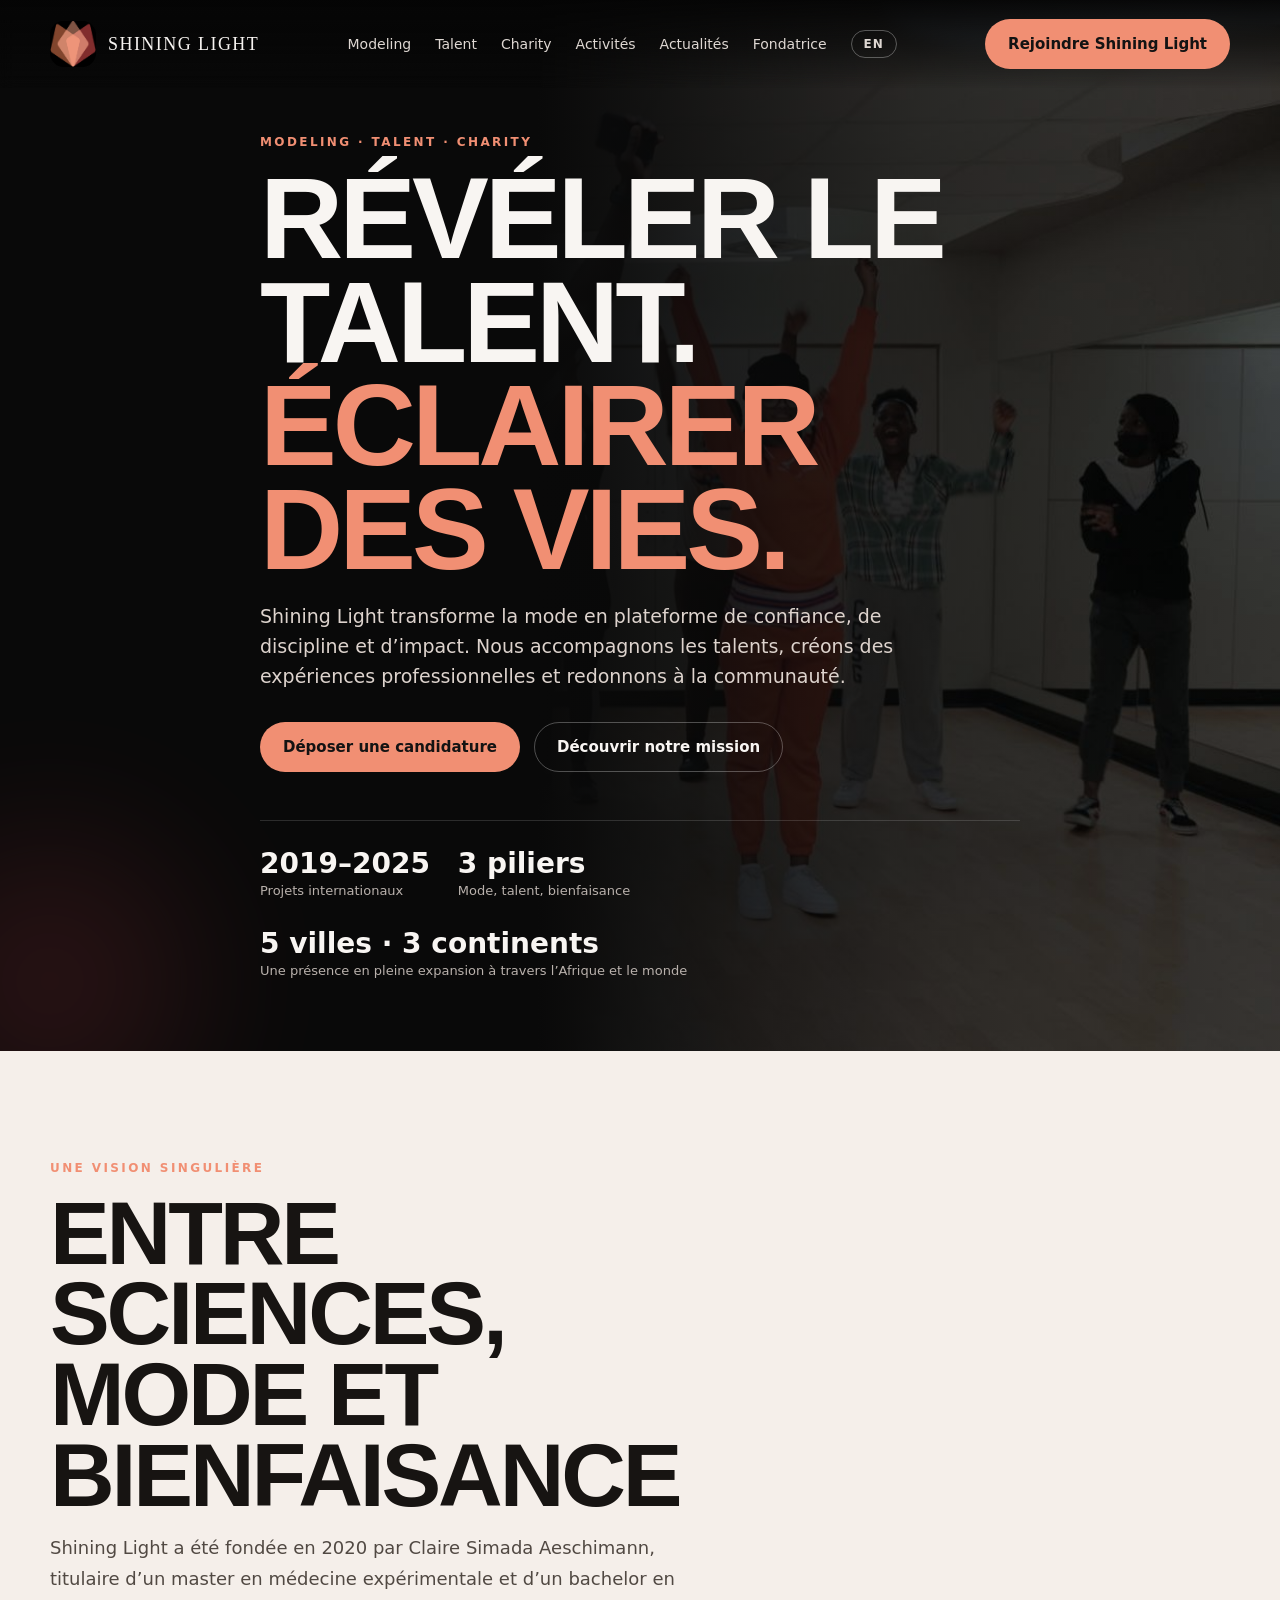
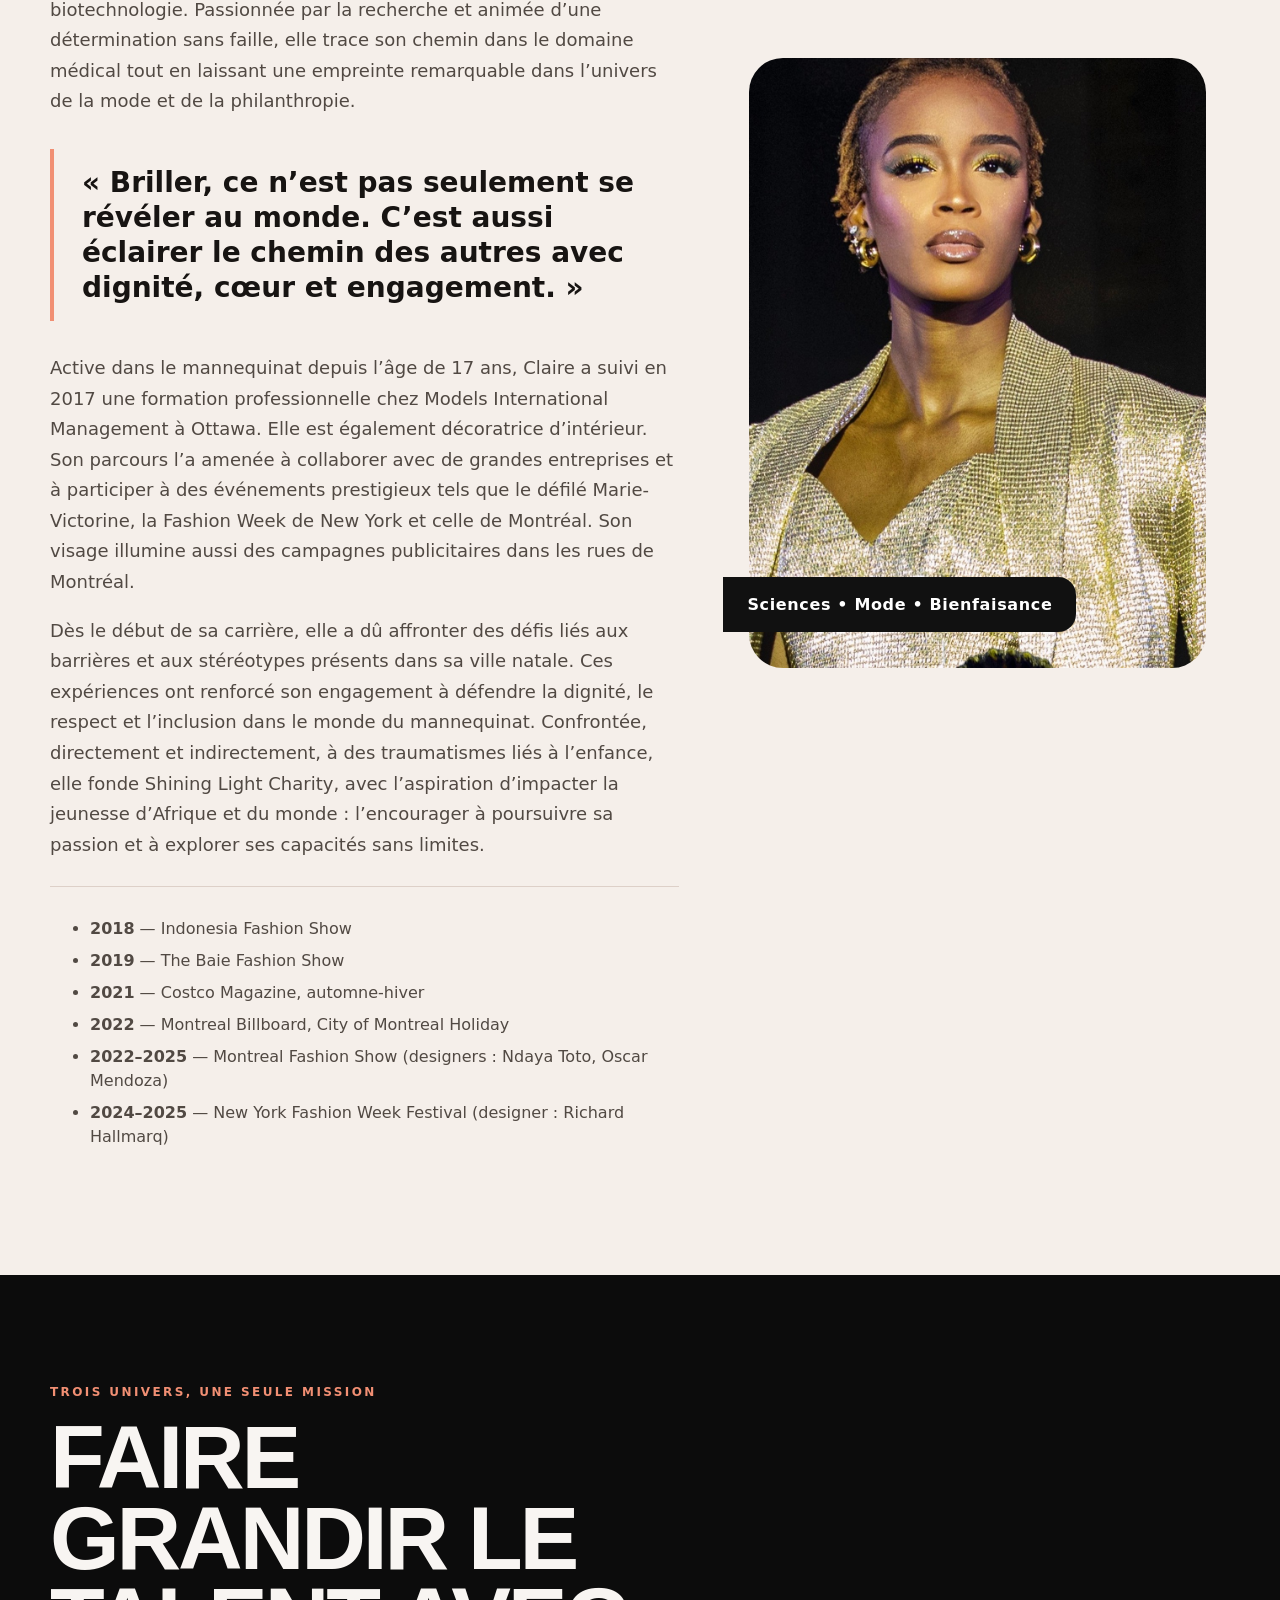
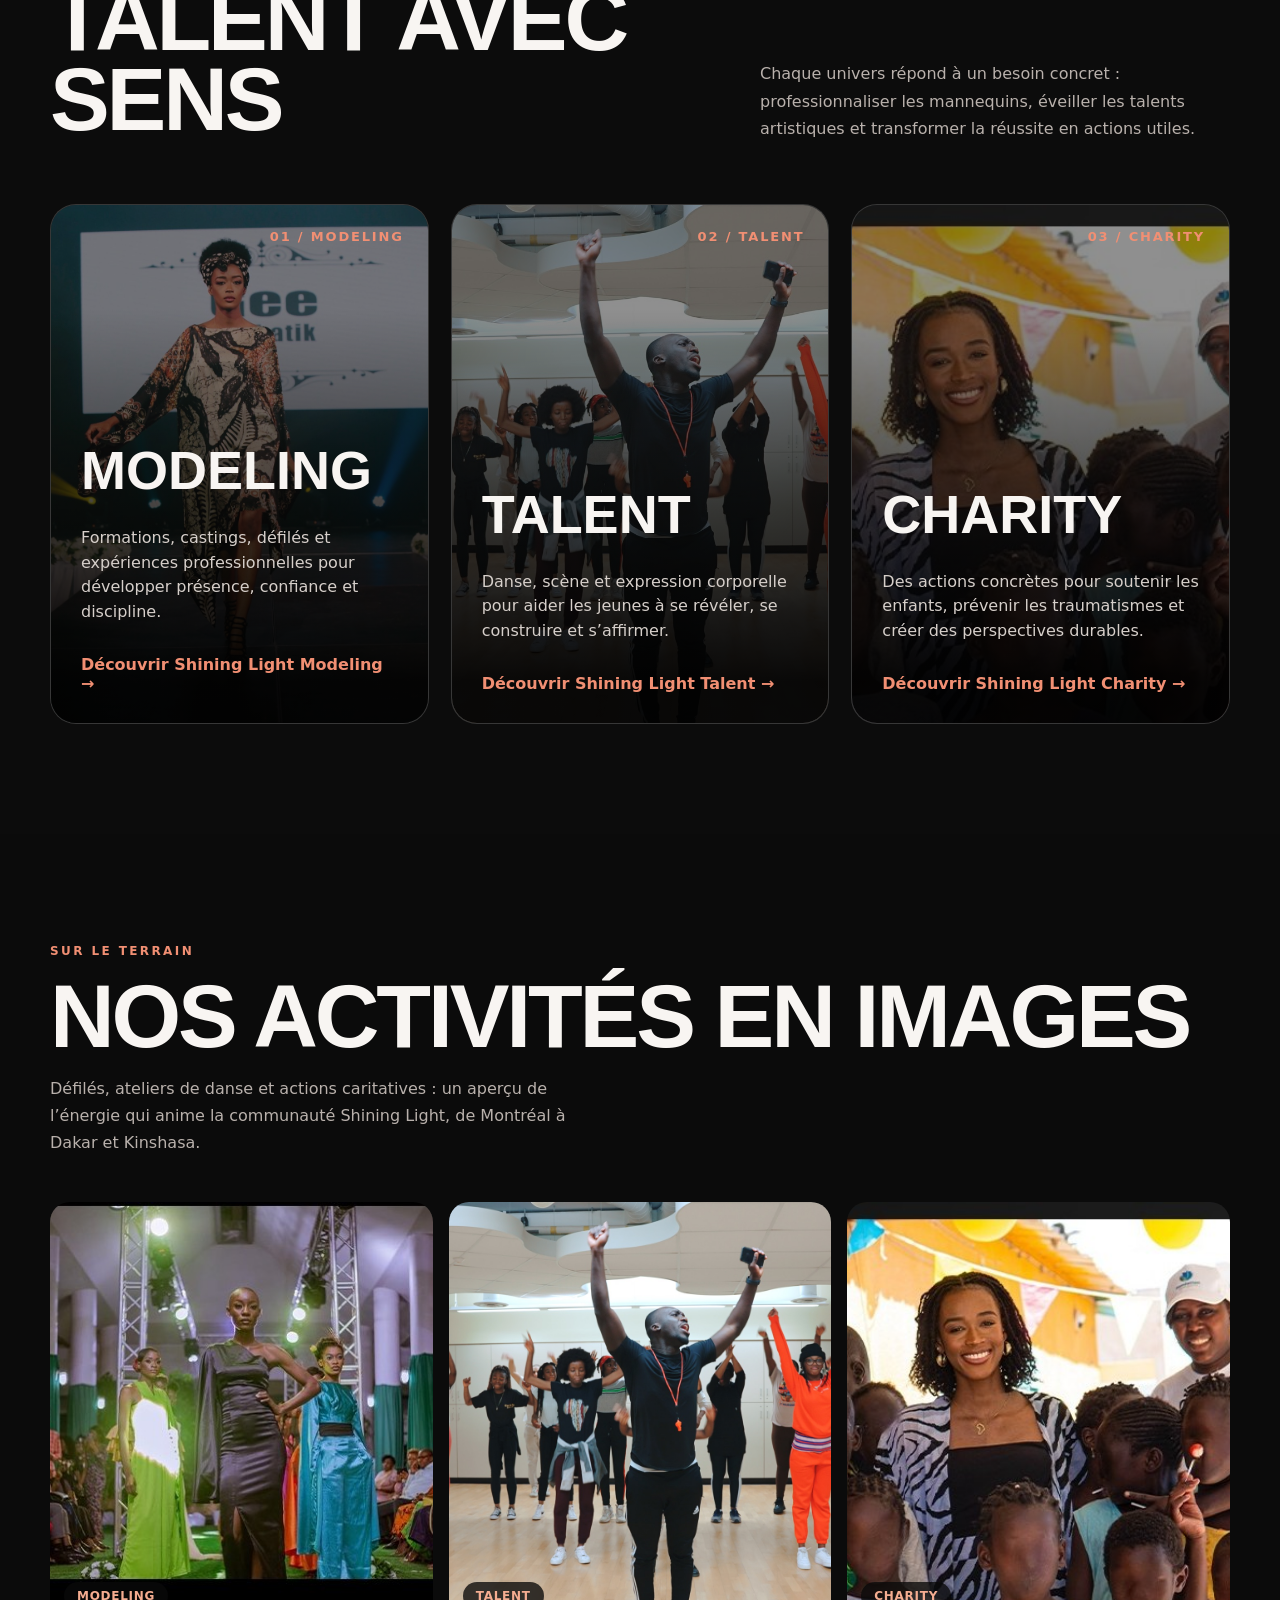
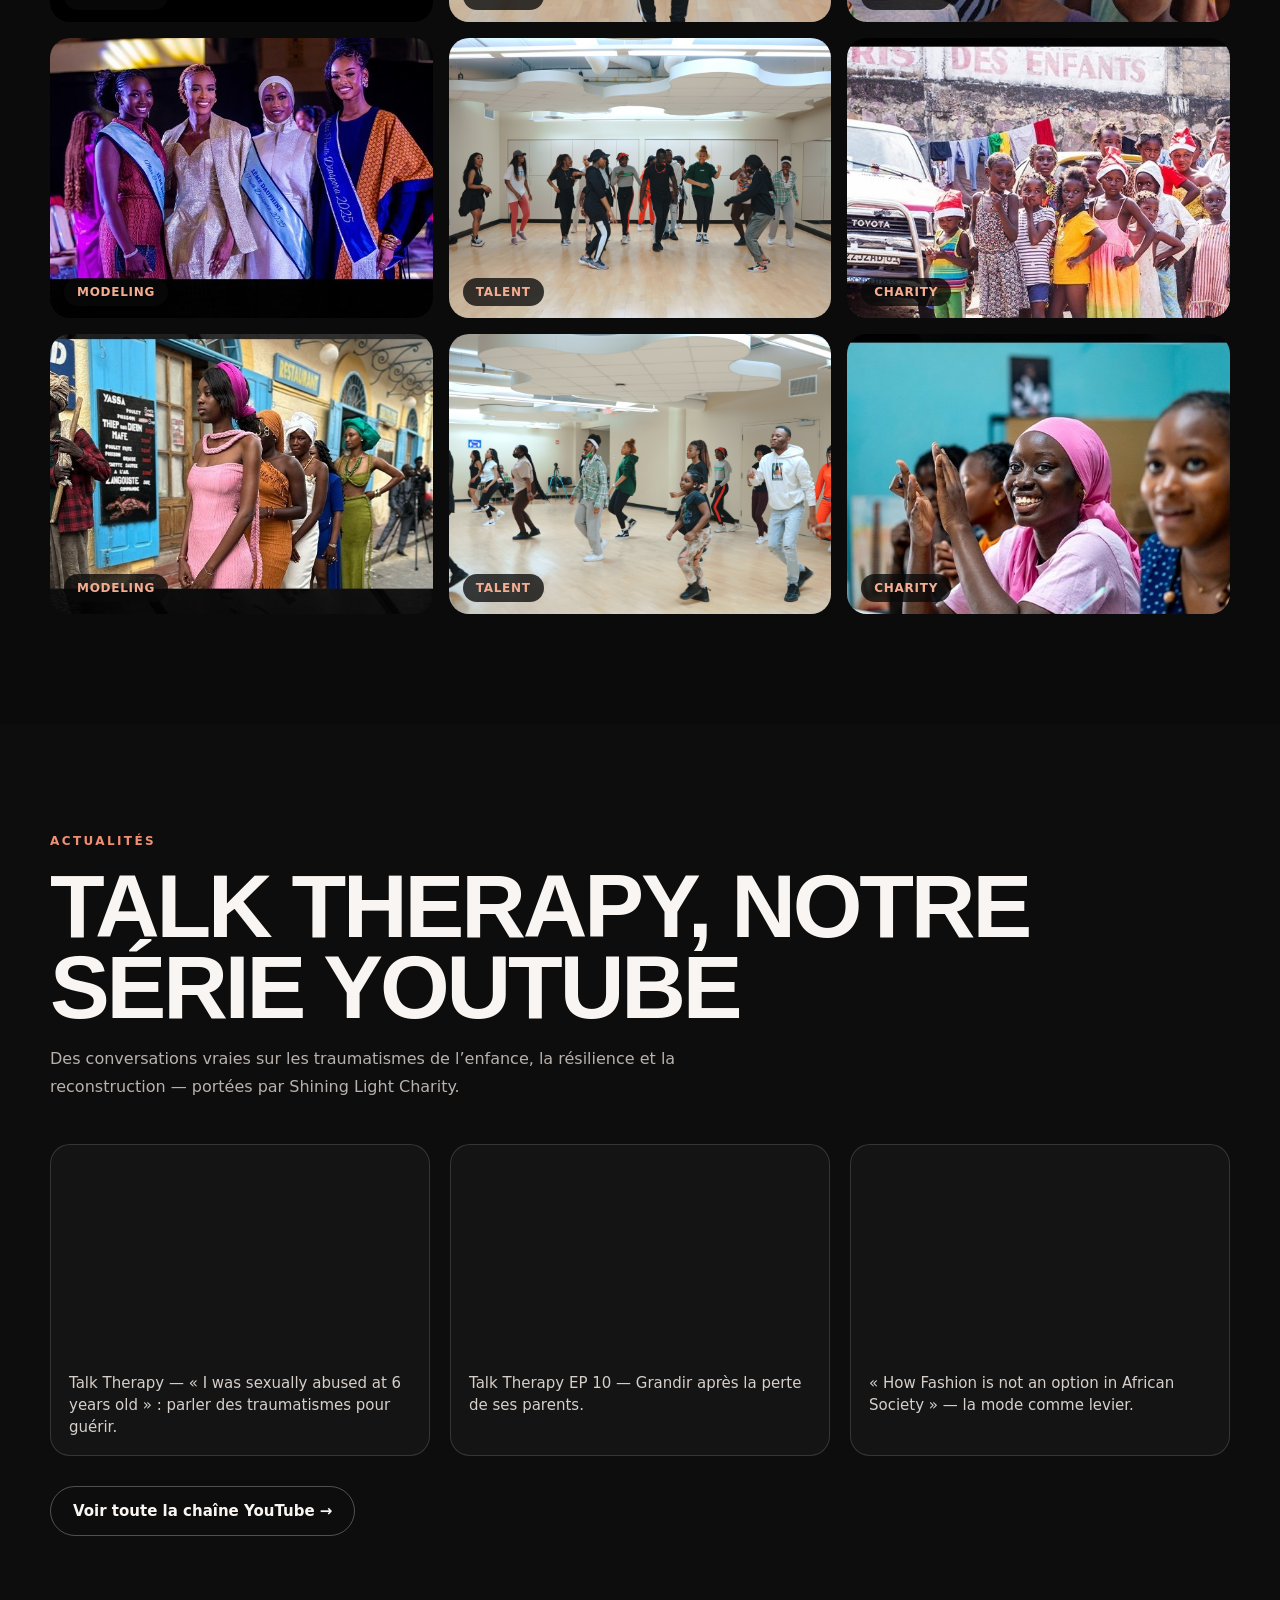
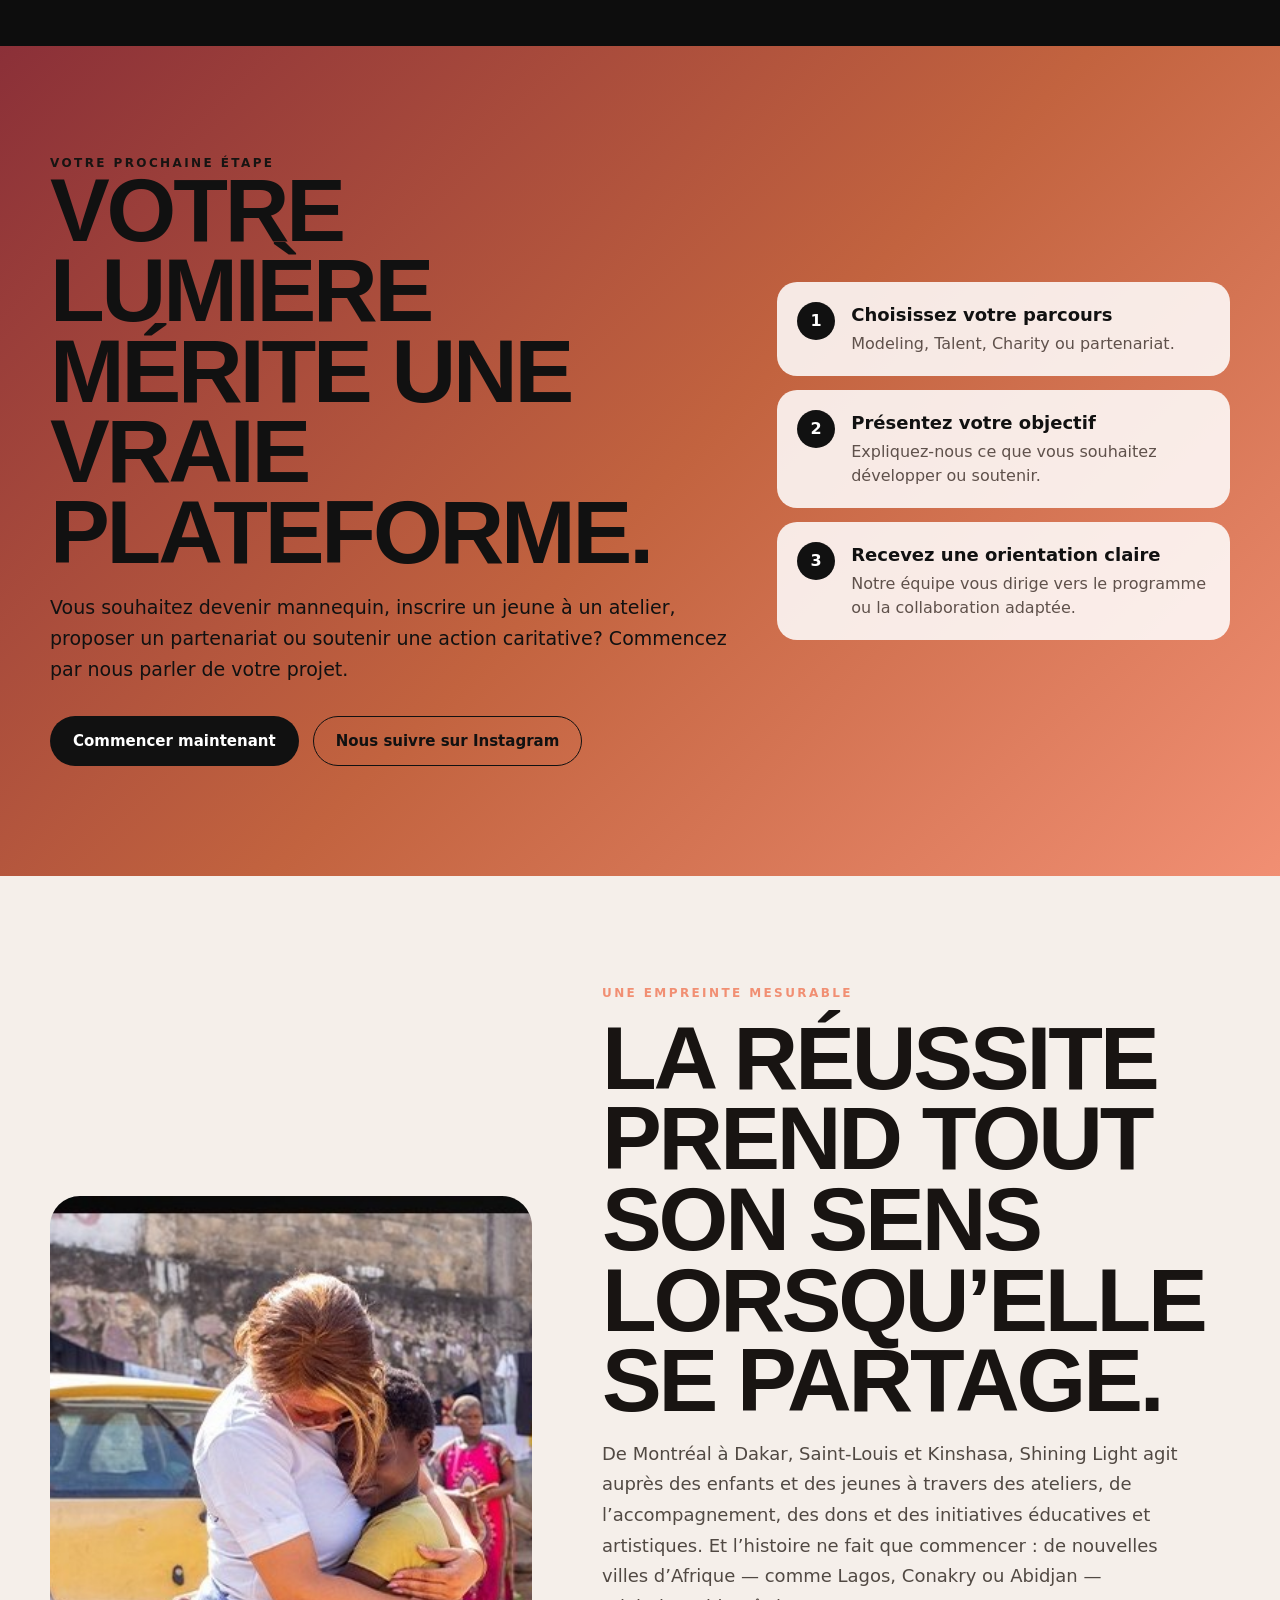
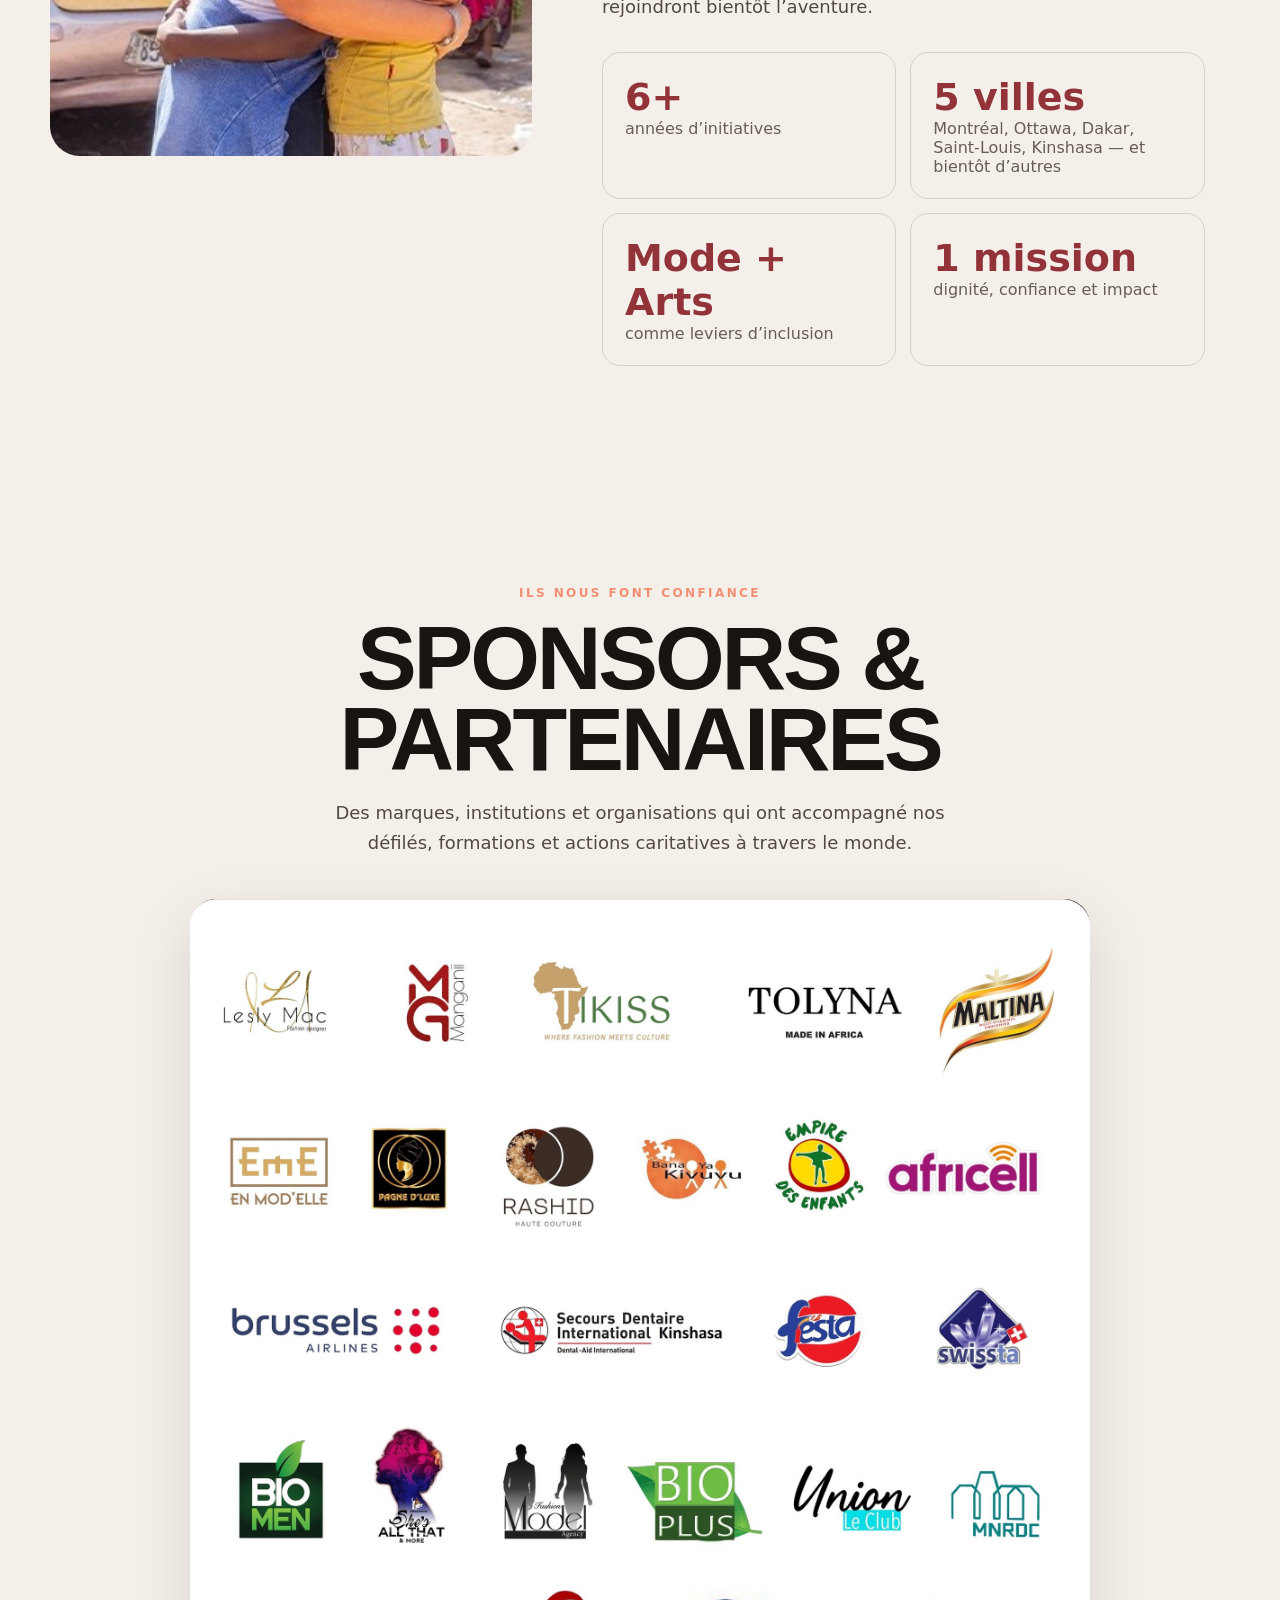
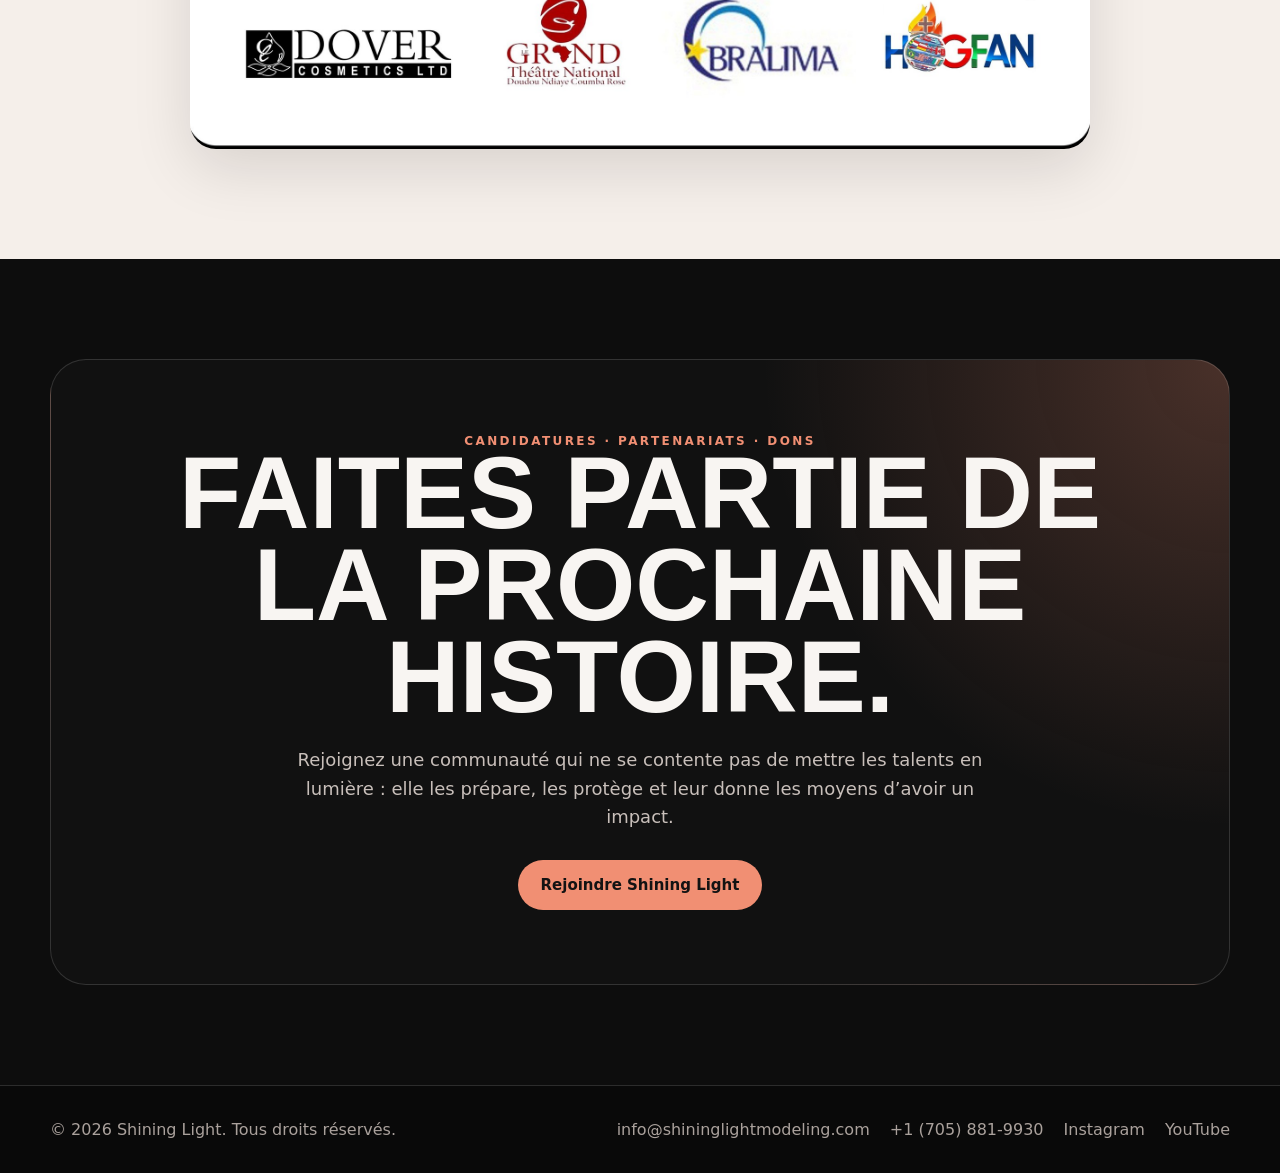
==== commit 9e4c132f: "Refonte complète : pages par branche, bio fondatrice, Talk Therapy, partenaires, formulaire natif, v" ====
--- a/index.html
+++ b/index.html
@@ -5,44 +5,14 @@
   <meta name="viewport" content="width=device-width, initial-scale=1" />
   <meta name="description" content="Shining Light révèle les talents, forme les mannequins et transforme la réussite en impact social durable." />
   <title>Shining Light — Mode, Talent et Impact</title>
-  <style>
-    :root{
-      --black:#090909; --ink:#151515; --white:#f8f5f2; --muted:#b9b1ac;
-      --coral:#f18f73; --peach:#f5ad91; --brick:#92333a; --orange:#c2633f;
-      --line:rgba(255,255,255,.14); --radius:26px;
-      --display: Impact, Haettenschweiler, 'Arial Narrow Bold', sans-serif;
-      --body: Inter, ui-sans-serif, system-ui, -apple-system, BlinkMacSystemFont, 'Segoe UI', sans-serif;
-    }
-    *{box-sizing:border-box} html{scroll-behavior:smooth} body{margin:0;background:var(--black);color:var(--white);font-family:var(--body)}
-    a{color:inherit;text-decoration:none} img{display:block;max-width:100%}
-    .wrap{width:min(1180px,calc(100% - 40px));margin:auto}
-    .nav{position:fixed;z-index:50;top:0;left:0;right:0;background:linear-gradient(180deg,rgba(5,5,5,.95),rgba(5,5,5,.58),transparent);backdrop-filter:blur(8px)}
-    .nav-inner{height:88px;display:flex;align-items:center;justify-content:space-between;gap:28px}
-    .brand{display:flex;align-items:center;gap:12px;font-family:Georgia,serif;letter-spacing:.08em;font-size:18px}.brand img{width:46px;height:46px;object-fit:cover;object-position:50% 28%;border-radius:14px}
-    .links{display:flex;gap:26px;font-size:14px;color:#ded7d2}.links a:hover{color:#fff}
-    .btn{display:inline-flex;align-items:center;justify-content:center;gap:10px;padding:15px 22px;border-radius:999px;border:1px solid transparent;font-weight:800;transition:.25s ease}.btn-primary{background:var(--coral);color:#131313}.btn-primary:hover{transform:translateY(-2px);background:#ff9d80}.btn-ghost{border-color:rgba(255,255,255,.28)}
-    .hero{min-height:760px;display:grid;align-items:end;position:relative;overflow:hidden;padding:135px 0 72px}
-    .hero:before{content:"";position:absolute;inset:0;background:linear-gradient(90deg,#090909 0%,#090909 42%,rgba(9,9,9,.46) 72%,rgba(9,9,9,.16)),url('assets/hero-claire.jpg') center right/cover no-repeat;filter:saturate(.85)}
-    .hero:after{content:"";position:absolute;width:460px;height:460px;border-radius:50%;background:radial-gradient(circle,var(--brick),transparent 68%);filter:blur(55px);opacity:.28;left:-180px;bottom:-160px}
-    .hero-content{position:relative;z-index:2;max-width:760px}.eyebrow{text-transform:uppercase;letter-spacing:.2em;font-size:12px;color:var(--coral);font-weight:900}.hero h1,.section-title{font-family:var(--display);text-transform:uppercase;line-height:.9;letter-spacing:-.035em;margin:18px 0}.hero h1{font-size:clamp(64px,9vw,128px);max-width:900px}.hero h1 span{color:var(--coral)}
-    .hero p{max-width:680px;font-size:19px;line-height:1.6;color:#ddd3cd}.actions{display:flex;flex-wrap:wrap;gap:14px;margin-top:30px}.proof{display:flex;gap:28px;flex-wrap:wrap;margin-top:48px;padding-top:26px;border-top:1px solid var(--line)}.proof strong{display:block;font-size:28px}.proof span{font-size:13px;color:var(--muted)}
-    section{padding:110px 0}.intro{background:#f5efea;color:#171412}.intro-grid{display:grid;grid-template-columns:1.05fr .95fr;gap:70px;align-items:center}.section-title{font-size:clamp(50px,7vw,92px)}.intro p,.bodycopy{font-size:18px;line-height:1.7;color:#514943}.quote{border-left:4px solid var(--coral);padding:16px 0 16px 28px;font-size:28px;line-height:1.25;font-weight:800;margin:32px 0}.portrait-card{position:relative}.portrait-card img{width:100%;height:610px;object-fit:cover;object-position:52% 30%;border-radius:34px;filter:saturate(.85)}.portrait-card:after{content:"Sciences  •  Mode  •  Bienfaisance";position:absolute;left:-26px;bottom:36px;background:#111;color:#fff;padding:18px 24px;border-radius:0 18px 18px 0;font-weight:800;letter-spacing:.04em}
-    .pillars{background:#0c0c0c}.pillar-head{display:flex;justify-content:space-between;gap:50px;align-items:end;margin-bottom:46px}.pillar-head p{max-width:470px;color:var(--muted);line-height:1.7}.cards{display:grid;grid-template-columns:repeat(3,1fr);gap:22px}.card{min-height:520px;border:1px solid var(--line);border-radius:var(--radius);overflow:hidden;position:relative;background:#161616}.card img{width:100%;height:100%;object-fit:cover;opacity:.52;transition:.4s}.card:hover img{transform:scale(1.04);opacity:.66}.card-overlay{position:absolute;inset:0;padding:30px;display:flex;flex-direction:column;justify-content:flex-end;background:linear-gradient(180deg,transparent 20%,rgba(0,0,0,.92) 92%)}.card-num{position:absolute;top:24px;right:24px;color:var(--coral);font-size:13px;font-weight:900;letter-spacing:.14em}.card h3{font-family:var(--display);font-size:54px;line-height:.9;text-transform:uppercase;margin:0 0 15px}.card p{color:#d6cfca;line-height:1.55}.card-link{margin-top:14px;color:var(--coral);font-weight:800}
-    .galerie{background:#0b0b0b}.galerie-grid{display:grid;grid-template-columns:repeat(2,1fr);gap:18px;margin-top:46px}.galerie-grid img{width:100%;height:340px;object-fit:cover;border-radius:22px;transition:.35s}.galerie-grid img:hover{transform:scale(1.02)}.galerie-grid img:first-child{grid-column:1/-1;height:520px}
-    .conversion{background:linear-gradient(135deg,#8b3038,#c2633f 52%,#f18f73);color:#111}.conversion-grid{display:grid;grid-template-columns:1.2fr .8fr;gap:48px;align-items:center}.conversion .section-title{margin-top:0}.steps{display:grid;gap:14px}.step{background:rgba(255,255,255,.86);border-radius:20px;padding:20px;display:flex;gap:16px;align-items:flex-start}.step b{width:38px;height:38px;border-radius:50%;display:grid;place-items:center;background:#111;color:#fff;flex:0 0 auto}.step h4{margin:2px 0 7px;font-size:18px}.step p{margin:0;color:#5f514b;line-height:1.5}
-    .impact{background:#f5efea;color:#181412}.impact-grid{display:grid;grid-template-columns:.95fr 1.05fr;gap:70px;align-items:center}.impact img{border-radius:30px;height:560px;width:100%;object-fit:cover}.metrics{display:grid;grid-template-columns:repeat(2,1fr);gap:14px;margin-top:30px}.metric{border:1px solid #d9cec7;border-radius:18px;padding:22px}.metric strong{font-size:38px;display:block;color:var(--brick)}.metric span{color:#665d58}
-    .cta{padding:100px 0;background:#0d0d0d;text-align:center}.cta-box{border:1px solid var(--line);border-radius:36px;padding:74px 34px;background:radial-gradient(circle at top right,rgba(241,143,115,.25),transparent 35%),#111}.cta h2{font-family:var(--display);font-size:clamp(52px,8vw,102px);line-height:.9;text-transform:uppercase;margin:0 auto 22px;max-width:950px}.cta p{max-width:720px;margin:0 auto 28px;color:#c8bfba;font-size:18px;line-height:1.6}
-    footer{border-top:1px solid var(--line);padding:34px 0;color:#aaa19c}.footer-grid{display:flex;justify-content:space-between;gap:30px;flex-wrap:wrap}.footer-links{display:flex;gap:20px;flex-wrap:wrap}
-    @media(max-width:900px){.links{display:none}.intro-grid,.conversion-grid,.impact-grid{grid-template-columns:1fr}.galerie-grid{grid-template-columns:1fr}.galerie-grid img{height:260px}.galerie-grid img:first-child{height:320px}.cards{grid-template-columns:1fr}.card{min-height:460px}.pillar-head{display:block}.hero:before{background:linear-gradient(180deg,rgba(9,9,9,.2),#090909 78%),url('assets/hero-claire.jpg') 58% top/cover no-repeat}.hero{min-height:820px}.hero-content{padding-top:310px}.portrait-card img{height:520px}.impact img{height:460px}}
-    @media(max-width:560px){.wrap{width:min(100% - 24px,1180px)}.nav-inner{height:72px}.brand span{display:none}.nav .btn{padding:12px 15px}.hero h1{font-size:60px}.hero p{font-size:17px}.proof{gap:16px}.proof>div{width:45%}section{padding:78px 0}.section-title{font-size:54px}.metrics{grid-template-columns:1fr}.portrait-card:after{left:0;font-size:13px}.cta-box{padding:54px 20px}}
-  </style>
+  <link rel="stylesheet" href="assets/styles.css">
 </head>
 <body>
   <header class="nav">
     <div class="wrap nav-inner">
-      <a class="brand" href="#accueil"><img src="assets/logo-charity.png" alt="Logo Shining Light"><span>SHINING LIGHT</span></a>
-      <nav class="links" aria-label="Navigation principale"><a href="#univers">Nos univers</a><a href="#activites">Activités</a><a href="#impact">Impact</a><a href="#fondatrice">Fondatrice</a></nav>
-      <a class="btn btn-primary" href="https://docs.google.com/forms/d/e/1FAIpQLSfPkRSQ-3T3SOp2gfeFVIa2TKzZNlc6AAbeVFjM4z_OP5ahzw/viewform" target="_blank" rel="noopener">Rejoindre Shining Light</a>
+      <a class="brand" href="index.html"><img src="assets/logo-embleme.jpg" alt="Logo Shining Light"><span>SHINING LIGHT</span></a>
+      <nav class="links" aria-label="Navigation principale"><a href="modeling.html">Modeling</a><a href="talent.html">Talent</a><a href="charity.html">Charity</a><a href="#activites">Activités</a><a href="#actualites">Actualités</a><a href="#fondatrice">Fondatrice</a><a class="lang" href="en/index.html" lang="en" hreflang="en">EN</a></nav>
+      <a class="btn btn-primary" href="inscription.html">Rejoindre Shining Light</a>
     </div>
   </header>
 
@@ -52,8 +22,8 @@
         <div class="eyebrow">Modeling · Talent · Charity</div>
         <h1>Révéler le talent.<br><span>Éclairer des vies.</span></h1>
         <p>Shining Light transforme la mode en plateforme de confiance, de discipline et d’impact. Nous accompagnons les talents, créons des expériences professionnelles et redonnons à la communauté.</p>
-        <div class="actions"><a class="btn btn-primary" href="https://docs.google.com/forms/d/e/1FAIpQLSfPkRSQ-3T3SOp2gfeFVIa2TKzZNlc6AAbeVFjM4z_OP5ahzw/viewform" target="_blank" rel="noopener">Déposer une candidature</a><a class="btn btn-ghost" href="#univers">Découvrir notre mission</a></div>
-        <div class="proof"><div><strong>2019–2025</strong><span>Projets internationaux</span></div><div><strong>3 piliers</strong><span>Mode, talent, bienfaisance</span></div><div><strong>Montréal · Dakar · Kinshasa</strong><span>Une présence tournée vers le monde</span></div></div>
+        <div class="actions"><a class="btn btn-primary" href="inscription.html">Déposer une candidature</a><a class="btn btn-ghost" href="#univers">Découvrir notre mission</a></div>
+        <div class="proof"><div><strong>2019–2025</strong><span>Projets internationaux</span></div><div><strong>3 piliers</strong><span>Mode, talent, bienfaisance</span></div><div><strong>5 villes · 3 continents</strong><span>Une présence en pleine expansion à travers l’Afrique et le monde</span></div></div>
       </div>
     </section>
 
@@ -62,11 +32,20 @@
         <div>
           <div class="eyebrow">Une vision singulière</div>
           <h2 class="section-title">Entre sciences, mode et bienfaisance</h2>
-          <p>Fondée en 2020 par Claire Simada Aeschimann, Shining Light est née d’une conviction simple : le talent doit pouvoir grandir dans un environnement où la dignité, le respect et l’inclusion ne sont jamais négociables.</p>
-          <div class="quote">« Briller, ce n’est pas seulement se révéler au monde. C’est aussi éclairer le chemin des autres. »</div>
-          <p class="bodycopy">Issue de la médecine expérimentale et de la biotechnologie, mannequin professionnelle et décoratrice d’intérieur, Claire unit rigueur, créativité et engagement social pour construire une plateforme qui donne aux jeunes les moyens de croire en leur potentiel.</p>
+          <p>Shining Light a été fondée en 2020 par Claire Simada Aeschimann, titulaire d’un master en médecine expérimentale et d’un bachelor en biotechnologie. Passionnée par la recherche et animée d’une détermination sans faille, elle trace son chemin dans le domaine médical tout en laissant une empreinte remarquable dans l’univers de la mode et de la philanthropie.</p>
+          <div class="quote">« Briller, ce n’est pas seulement se révéler au monde. C’est aussi éclairer le chemin des autres avec dignité, cœur et engagement. »</div>
+          <p class="bodycopy">Active dans le mannequinat depuis l’âge de 17 ans, Claire a suivi en 2017 une formation professionnelle chez Models International Management à Ottawa. Elle est également décoratrice d’intérieur. Son parcours l’a amenée à collaborer avec de grandes entreprises et à participer à des événements prestigieux tels que le défilé Marie-Victorine, la Fashion Week de New York et celle de Montréal. Son visage illumine aussi des campagnes publicitaires dans les rues de Montréal.</p>
+          <p class="bodycopy">Dès le début de sa carrière, elle a dû affronter des défis liés aux barrières et aux stéréotypes présents dans sa ville natale. Ces expériences ont renforcé son engagement à défendre la dignité, le respect et l’inclusion dans le monde du mannequinat. Confrontée, directement et indirectement, à des traumatismes liés à l’enfance, elle fonde Shining Light Charity, avec l’aspiration d’impacter la jeunesse d’Afrique et du monde : l’encourager à poursuivre sa passion et à explorer ses capacités sans limites.</p>
+          <ul class="parcours">
+            <li><strong>2018</strong> — Indonesia Fashion Show</li>
+            <li><strong>2019</strong> — The Baie Fashion Show</li>
+            <li><strong>2021</strong> — Costco Magazine, automne-hiver</li>
+            <li><strong>2022</strong> — Montreal Billboard, City of Montreal Holiday</li>
+            <li><strong>2022–2025</strong> — Montreal Fashion Show (designers : Ndaya Toto, Oscar Mendoza)</li>
+            <li><strong>2024–2025</strong> — New York Fashion Week Festival (designer : Richard Hallmarq)</li>
+          </ul>
         </div>
-        <div class="portrait-card"><img src="assets/founder-portrait.jpg" alt="Portrait de la fondatrice de Shining Light"></div>
+        <div class="portrait-card"><img src="assets/founder-portrait.jpg" alt="Claire Simada Aeschimann, fondatrice de Shining Light, en défilé"></div>
       </div>
     </section>
 
@@ -74,9 +53,9 @@
       <div class="wrap">
         <div class="pillar-head"><div><div class="eyebrow">Trois univers, une seule mission</div><h2 class="section-title">Faire grandir le talent avec sens</h2></div><p>Chaque univers répond à un besoin concret : professionnaliser les mannequins, éveiller les talents artistiques et transformer la réussite en actions utiles.</p></div>
         <div class="cards">
-          <article class="card"><img src="assets/modeling-grid.jpg" alt="Défilés et formations de mannequins"><span class="card-num">01 / MODELING</span><div class="card-overlay"><h3>Modeling</h3><p>Formations, castings, défilés et expériences professionnelles pour développer présence, confiance et discipline.</p><a class="card-link" href="#candidature">Je veux devenir mannequin →</a></div></article>
-          <article class="card"><img src="assets/talent-workshop.jpg" alt="Atelier artistique Shining Light Talent"><span class="card-num">02 / TALENT</span><div class="card-overlay"><h3>Talent</h3><p>Danse, scène et expression corporelle pour aider les jeunes à se révéler, se construire et s’affirmer.</p><a class="card-link" href="#candidature">Découvrir les ateliers →</a></div></article>
-          <article class="card"><img src="assets/charity-grid.jpg" alt="Actions communautaires Shining Light Charity"><span class="card-num">03 / CHARITY</span><div class="card-overlay"><h3>Charity</h3><p>Des actions concrètes pour soutenir les enfants, prévenir les traumatismes et créer des perspectives durables.</p><a class="card-link" href="#candidature">Soutenir une initiative →</a></div></article>
+          <article class="card"><img src="assets/modeling-grid.jpg" alt="Défilés et formations de mannequins"><span class="card-num">01 / MODELING</span><div class="card-overlay"><h3>Modeling</h3><p>Formations, castings, défilés et expériences professionnelles pour développer présence, confiance et discipline.</p><a class="card-link" href="modeling.html">Découvrir Shining Light Modeling →</a></div></article>
+          <article class="card"><img src="assets/talent-workshop.jpg" alt="Atelier artistique Shining Light Talent"><span class="card-num">02 / TALENT</span><div class="card-overlay"><h3>Talent</h3><p>Danse, scène et expression corporelle pour aider les jeunes à se révéler, se construire et s’affirmer.</p><a class="card-link" href="talent.html">Découvrir Shining Light Talent →</a></div></article>
+          <article class="card"><img src="assets/char-e.jpg" alt="Actions communautaires Shining Light Charity"><span class="card-num">03 / CHARITY</span><div class="card-overlay"><h3>Charity</h3><p>Des actions concrètes pour soutenir les enfants, prévenir les traumatismes et créer des perspectives durables.</p><a class="card-link" href="charity.html">Découvrir Shining Light Charity →</a></div></article>
         </div>
       </div>
     </section>
@@ -85,34 +64,63 @@
       <div class="wrap">
         <div class="eyebrow">Sur le terrain</div>
         <h2 class="section-title">Nos activités en images</h2>
-        <p style="max-width:560px;color:var(--muted);line-height:1.7;margin:0">Ateliers de danse, répétitions et moments partagés : un aperçu de l’énergie qui anime la communauté Shining Light.</p>
+        <p style="max-width:560px;color:var(--muted);line-height:1.7;margin:0">Défilés, ateliers de danse et actions caritatives : un aperçu de l’énergie qui anime la communauté Shining Light, de Montréal à Dakar et Kinshasa.</p>
         <div class="galerie-grid">
-          <img src="assets/activite-01.jpg" alt="Atelier de danse Shining Light — moment collectif, bras levés">
-          <img src="assets/activite-02.jpg" alt="Participants en plein apprentissage d’une chorégraphie">
-          <img src="assets/activite-03.jpg" alt="Groupe de jeunes dansant ensemble en studio">
+          <div class="gitem tall"><img src="assets/mode-f.jpg" alt="Défilé Shining Light Fashion Show"><span>Modeling</span></div>
+          <div class="gitem tall"><img src="assets/activite-01.jpg" alt="Atelier de danse Shining Light Talent"><span>Talent</span></div>
+          <div class="gitem tall"><img src="assets/char-e.jpg" alt="Visite caritative auprès des enfants"><span>Charity</span></div>
+          <div class="gitem"><img src="assets/mode-d.jpg" alt="Lauréates du casting Shining Light"><span>Modeling</span></div>
+          <div class="gitem"><img src="assets/activite-03.jpg" alt="Atelier collectif de danse"><span>Talent</span></div>
+          <div class="gitem"><img src="assets/char-c.jpg" alt="Action Les cris des enfants à Kinshasa"><span>Charity</span></div>
+          <div class="gitem"><img src="assets/mode-b.jpg" alt="Séance photo urbaine à Saint-Louis"><span>Modeling</span></div>
+          <div class="gitem"><img src="assets/activite-02.jpg" alt="Répétition de chorégraphie"><span>Talent</span></div>
+          <div class="gitem"><img src="assets/char-a.jpg" alt="Atelier Empires des enfants à Dakar"><span>Charity</span></div>
         </div>
+      </div>
+    </section>
+
+    <section class="videos" id="actualites">
+      <div class="wrap">
+        <div class="eyebrow">Actualités</div>
+        <h2 class="section-title">Talk Therapy, notre série YouTube</h2>
+        <p style="max-width:640px;color:var(--muted);line-height:1.7;margin:0">Des conversations vraies sur les traumatismes de l’enfance, la résilience et la reconstruction — portées par Shining Light Charity.</p>
+        <div class="videos-grid">
+          <div class="video-card"><div class="frame"><iframe src="https://www.youtube-nocookie.com/embed/4BaQhgANZzE" title="Talk Therapy — Traumas" loading="lazy" allowfullscreen></iframe></div><p>Talk Therapy — « I was sexually abused at 6 years old » : parler des traumatismes pour guérir.</p></div>
+          <div class="video-card"><div class="frame"><iframe src="https://www.youtube-nocookie.com/embed/0Of-gsG7lXo" title="Talk Therapy — EP 10" loading="lazy" allowfullscreen></iframe></div><p>Talk Therapy EP 10 — Grandir après la perte de ses parents.</p></div>
+          <div class="video-card"><div class="frame"><iframe src="https://www.youtube-nocookie.com/embed/NFZxQ-vdpgQ" title="How Fashion is not an option in African Society" loading="lazy" allowfullscreen></iframe></div><p>« How Fashion is not an option in African Society » — la mode comme levier.</p></div>
+        </div>
+        <div class="actions"><a class="btn btn-ghost" href="https://youtube.com/@shininglightcharityy" target="_blank" rel="noopener">Voir toute la chaîne YouTube →</a></div>
       </div>
     </section>
 
     <section class="conversion" id="candidature">
       <div class="wrap conversion-grid">
-        <div><div class="eyebrow" style="color:#171412">Votre prochaine étape</div><h2 class="section-title">Votre lumière mérite une vraie plateforme.</h2><p style="font-size:19px;line-height:1.65;max-width:680px">Vous souhaitez devenir mannequin, inscrire un jeune à un atelier, proposer un partenariat ou soutenir une action caritative? Commencez par nous parler de votre projet.</p><div class="actions"><a class="btn" style="background:#111;color:#fff" href="https://docs.google.com/forms/d/e/1FAIpQLSfPkRSQ-3T3SOp2gfeFVIa2TKzZNlc6AAbeVFjM4z_OP5ahzw/viewform" target="_blank" rel="noopener">Commencer maintenant</a><a class="btn" style="border-color:#111" href="https://www.instagram.com/shininglightm/">Nous suivre sur Instagram</a></div></div>
+        <div><div class="eyebrow" style="color:#171412">Votre prochaine étape</div><h2 class="section-title">Votre lumière mérite une vraie plateforme.</h2><p style="font-size:19px;line-height:1.65;max-width:680px">Vous souhaitez devenir mannequin, inscrire un jeune à un atelier, proposer un partenariat ou soutenir une action caritative? Commencez par nous parler de votre projet.</p><div class="actions"><a class="btn" style="background:#111;color:#fff" href="inscription.html">Commencer maintenant</a><a class="btn" style="border-color:#111" href="https://www.instagram.com/shininglightm/" target="_blank" rel="noopener">Nous suivre sur Instagram</a></div></div>
         <div class="steps"><div class="step"><b>1</b><div><h4>Choisissez votre parcours</h4><p>Modeling, Talent, Charity ou partenariat.</p></div></div><div class="step"><b>2</b><div><h4>Présentez votre objectif</h4><p>Expliquez-nous ce que vous souhaitez développer ou soutenir.</p></div></div><div class="step"><b>3</b><div><h4>Recevez une orientation claire</h4><p>Notre équipe vous dirige vers le programme ou la collaboration adaptée.</p></div></div></div>
       </div>
     </section>
 
     <section class="impact" id="impact">
       <div class="wrap impact-grid">
-        <img src="assets/charity-grid.jpg" alt="Actions de Shining Light auprès des enfants et des communautés">
-        <div><div class="eyebrow">Une empreinte mesurable</div><h2 class="section-title">La réussite prend tout son sens lorsqu’elle se partage.</h2><p class="bodycopy">De Dakar à Kinshasa, Shining Light agit auprès des enfants et des jeunes à travers des ateliers, de l’accompagnement, des dons et des initiatives éducatives et artistiques. Chaque projet vise à restaurer la confiance et à ouvrir de nouvelles perspectives.</p><div class="metrics"><div class="metric"><strong>6+</strong><span>années d’initiatives</span></div><div class="metric"><strong>3</strong><span>villes d’action majeures</span></div><div class="metric"><strong>Mode + Arts</strong><span>comme leviers d’inclusion</span></div><div class="metric"><strong>1 mission</strong><span>dignité, confiance et impact</span></div></div></div>
+        <img src="assets/char-d.jpg" alt="Actions de Shining Light auprès des enfants et des communautés">
+        <div><div class="eyebrow">Une empreinte mesurable</div><h2 class="section-title">La réussite prend tout son sens lorsqu’elle se partage.</h2><p class="bodycopy">De Montréal à Dakar, Saint-Louis et Kinshasa, Shining Light agit auprès des enfants et des jeunes à travers des ateliers, de l’accompagnement, des dons et des initiatives éducatives et artistiques. Et l’histoire ne fait que commencer : de nouvelles villes d’Afrique — comme Lagos, Conakry ou Abidjan — rejoindront bientôt l’aventure.</p><div class="metrics"><div class="metric"><strong>6+</strong><span>années d’initiatives</span></div><div class="metric"><strong>5 villes</strong><span>Montréal, Ottawa, Dakar, Saint-Louis, Kinshasa — et bientôt d’autres</span></div><div class="metric"><strong>Mode + Arts</strong><span>comme leviers d’inclusion</span></div><div class="metric"><strong>1 mission</strong><span>dignité, confiance et impact</span></div></div></div>
+      </div>
+    </section>
+
+    <section class="partners" id="partenaires">
+      <div class="wrap">
+        <div class="eyebrow">Ils nous font confiance</div>
+        <h2 class="section-title">Sponsors &amp; partenaires</h2>
+        <p class="bodycopy" style="max-width:640px;margin:0 auto">Des marques, institutions et organisations qui ont accompagné nos défilés, formations et actions caritatives à travers le monde.</p>
+        <img src="assets/partners-panel.jpg" alt="Logos des sponsors et partenaires de Shining Light : Brussels Airlines, Africell, Maltina, Tolyna, Tikiss, Lesly Mac, Bralima, et plus encore">
       </div>
     </section>
 
     <section class="cta">
-      <div class="wrap cta-box"><div class="eyebrow">Candidatures · Partenariats · Dons</div><h2>Faites partie de la prochaine histoire.</h2><p>Rejoignez une communauté qui ne se contente pas de mettre les talents en lumière : elle les prépare, les protège et leur donne les moyens d’avoir un impact.</p><a class="btn btn-primary" href="mailto:info@shininglightmodeling.com">Contacter Shining Light</a></div>
+      <div class="wrap cta-box"><div class="eyebrow">Candidatures · Partenariats · Dons</div><h2>Faites partie de la prochaine histoire.</h2><p>Rejoignez une communauté qui ne se contente pas de mettre les talents en lumière : elle les prépare, les protège et leur donne les moyens d’avoir un impact.</p><a class="btn btn-primary" href="inscription.html">Rejoindre Shining Light</a></div>
     </section>
   </main>
 
-  <footer><div class="wrap footer-grid"><div>© 2026 Shining Light. Tous droits réservés.</div><div class="footer-links"><a href="mailto:info@shininglightmodeling.com">info@shininglightmodeling.com</a><a href="tel:+17058819930">+1 (705) 881-9930</a><a href="https://www.instagram.com/shininglightm/">Instagram</a></div></div></footer>
+  <footer><div class="wrap footer-grid"><div>© 2026 Shining Light. Tous droits réservés.</div><div class="footer-links"><a href="mailto:info@shininglightmodeling.com">info@shininglightmodeling.com</a><a href="tel:+17058819930">+1 (705) 881-9930</a><a href="https://www.instagram.com/shininglightm/" target="_blank" rel="noopener">Instagram</a><a href="https://youtube.com/@shininglightcharityy" target="_blank" rel="noopener">YouTube</a></div></div></footer>
 </body>
 </html>
--- a/assets/styles.css
+++ b/assets/styles.css
@@ -0,0 +1,113 @@
+:root{
+  --black:#090909; --ink:#151515; --white:#f8f5f2; --muted:#b9b1ac;
+  --coral:#f18f73; --peach:#f5ad91; --brick:#92333a; --orange:#c2633f;
+  --line:rgba(255,255,255,.14); --radius:26px;
+  --display: Impact, Haettenschweiler, 'Arial Narrow Bold', sans-serif;
+  --body: Inter, ui-sans-serif, system-ui, -apple-system, BlinkMacSystemFont, 'Segoe UI', sans-serif;
+}
+*{box-sizing:border-box} html{scroll-behavior:smooth} body{margin:0;background:var(--black);color:var(--white);font-family:var(--body)}
+a{color:inherit;text-decoration:none} img{display:block;max-width:100%}
+.wrap{width:min(1180px,calc(100% - 40px));margin:auto}
+.nav{position:fixed;z-index:50;top:0;left:0;right:0;background:linear-gradient(180deg,rgba(5,5,5,.95),rgba(5,5,5,.58),transparent);backdrop-filter:blur(8px)}
+.nav-inner{height:88px;display:flex;align-items:center;justify-content:space-between;gap:28px}
+.brand{display:flex;align-items:center;gap:12px;font-family:Georgia,serif;letter-spacing:.08em;font-size:18px}.brand img{width:46px;height:46px;object-fit:cover;border-radius:14px}
+.links{display:flex;gap:24px;font-size:14px;color:#ded7d2;align-items:center}.links a:hover{color:#fff}
+.lang{border:1px solid rgba(255,255,255,.3);border-radius:999px;padding:6px 12px;font-weight:800;font-size:12px;letter-spacing:.08em}
+.btn{display:inline-flex;align-items:center;justify-content:center;gap:10px;padding:15px 22px;border-radius:999px;border:1px solid transparent;font-weight:800;transition:.25s ease;cursor:pointer;font-size:15px}
+.btn-primary{background:var(--coral);color:#131313}.btn-primary:hover{transform:translateY(-2px);background:#ff9d80}.btn-ghost{border-color:rgba(255,255,255,.28)}
+.eyebrow{text-transform:uppercase;letter-spacing:.2em;font-size:12px;color:var(--coral);font-weight:900}
+.section-title{font-family:var(--display);text-transform:uppercase;line-height:.9;letter-spacing:-.035em;margin:18px 0;font-size:clamp(50px,7vw,92px)}
+section{padding:110px 0}
+.hero{min-height:760px;display:grid;align-items:end;position:relative;overflow:hidden;padding:135px 0 72px}
+.hero:before{content:"";position:absolute;inset:0;background:linear-gradient(90deg,#090909 0%,#090909 42%,rgba(9,9,9,.46) 72%,rgba(9,9,9,.16)),url('hero-claire.jpg') center right/cover no-repeat;filter:saturate(.85)}
+.hero:after{content:"";position:absolute;width:460px;height:460px;border-radius:50%;background:radial-gradient(circle,var(--brick),transparent 68%);filter:blur(55px);opacity:.28;left:-180px;bottom:-160px}
+.hero-content{position:relative;z-index:2;max-width:760px}
+.hero h1{font-family:var(--display);text-transform:uppercase;line-height:.9;letter-spacing:-.035em;margin:18px 0;font-size:clamp(64px,9vw,128px);max-width:900px}.hero h1 span{color:var(--coral)}
+.hero p{max-width:680px;font-size:19px;line-height:1.6;color:#ddd3cd}
+.actions{display:flex;flex-wrap:wrap;gap:14px;margin-top:30px}
+.proof{display:flex;gap:28px;flex-wrap:wrap;margin-top:48px;padding-top:26px;border-top:1px solid var(--line)}.proof strong{display:block;font-size:28px}.proof span{font-size:13px;color:var(--muted)}
+.intro{background:#f5efea;color:#171412}.intro-grid{display:grid;grid-template-columns:1.05fr .95fr;gap:70px;align-items:center}
+.intro p,.bodycopy{font-size:18px;line-height:1.7;color:#514943}
+.quote{border-left:4px solid var(--coral);padding:16px 0 16px 28px;font-size:28px;line-height:1.25;font-weight:800;margin:32px 0}
+.portrait-card{position:relative}.portrait-card img{width:100%;height:610px;object-fit:cover;object-position:50% 18%;border-radius:34px}
+.portrait-card:after{content:"Sciences  •  Mode  •  Bienfaisance";position:absolute;left:-26px;bottom:36px;background:#111;color:#fff;padding:18px 24px;border-radius:0 18px 18px 0;font-weight:800;letter-spacing:.04em}
+.parcours{margin-top:26px;border-top:1px solid #ddd0c8;padding-top:22px}.parcours li{margin:8px 0;color:#514943;line-height:1.5}
+.pillars{background:#0c0c0c}.pillar-head{display:flex;justify-content:space-between;gap:50px;align-items:end;margin-bottom:46px}.pillar-head p{max-width:470px;color:var(--muted);line-height:1.7}
+.cards{display:grid;grid-template-columns:repeat(3,1fr);gap:22px}
+.card{min-height:520px;border:1px solid var(--line);border-radius:var(--radius);overflow:hidden;position:relative;background:#161616}
+.card img{width:100%;height:100%;object-fit:cover;opacity:.52;transition:.4s}.card:hover img{transform:scale(1.04);opacity:.66}
+.card-overlay{position:absolute;inset:0;padding:30px;display:flex;flex-direction:column;justify-content:flex-end;background:linear-gradient(180deg,transparent 20%,rgba(0,0,0,.92) 92%)}
+.card-num{position:absolute;top:24px;right:24px;color:var(--coral);font-size:13px;font-weight:900;letter-spacing:.14em}
+.card h3{font-family:var(--display);font-size:54px;line-height:.9;text-transform:uppercase;margin:0 0 15px}.card p{color:#d6cfca;line-height:1.55}.card-link{margin-top:14px;color:var(--coral);font-weight:800}
+.galerie{background:#0b0b0b}
+.galerie-grid{display:grid;grid-template-columns:repeat(3,1fr);gap:16px;margin-top:46px}
+.gitem{position:relative;border-radius:20px;overflow:hidden}
+.gitem img{width:100%;height:280px;object-fit:cover;transition:.35s}.gitem:hover img{transform:scale(1.04)}
+.gitem span{position:absolute;left:14px;bottom:12px;background:rgba(9,9,9,.78);padding:7px 13px;border-radius:999px;font-size:12px;font-weight:800;letter-spacing:.06em;text-transform:uppercase;color:var(--peach)}
+.gitem.tall img{height:420px}
+.videos{background:#0d0d0d}
+.videos-grid{display:grid;grid-template-columns:repeat(3,1fr);gap:20px;margin-top:44px}
+.video-card{border:1px solid var(--line);border-radius:20px;overflow:hidden;background:#141414}
+.video-card .frame{position:relative;padding-top:56.25%}.video-card iframe{position:absolute;inset:0;width:100%;height:100%;border:0}
+.video-card p{padding:16px 18px;margin:0;color:#d6cfca;line-height:1.45;font-size:15px}
+.conversion{background:linear-gradient(135deg,#8b3038,#c2633f 52%,#f18f73);color:#111}
+.conversion-grid{display:grid;grid-template-columns:1.2fr .8fr;gap:48px;align-items:center}.conversion .section-title{margin-top:0}
+.steps{display:grid;gap:14px}
+.step{background:rgba(255,255,255,.86);border-radius:20px;padding:20px;display:flex;gap:16px;align-items:flex-start}
+.step b{width:38px;height:38px;border-radius:50%;display:grid;place-items:center;background:#111;color:#fff;flex:0 0 auto}
+.step h4{margin:2px 0 7px;font-size:18px}.step p{margin:0;color:#5f514b;line-height:1.5}
+.impact{background:#f5efea;color:#181412}.impact-grid{display:grid;grid-template-columns:.95fr 1.05fr;gap:70px;align-items:center}.impact img{border-radius:30px;height:560px;width:100%;object-fit:cover}
+.metrics{display:grid;grid-template-columns:repeat(2,1fr);gap:14px;margin-top:30px}
+.metric{border:1px solid #d9cec7;border-radius:18px;padding:22px}.metric strong{font-size:38px;display:block;color:var(--brick)}.metric span{color:#665d58}
+.partners{background:#f5efea;color:#181412;text-align:center}
+.partners img{margin:40px auto 0;border-radius:26px;box-shadow:0 20px 60px rgba(20,10,5,.12);max-width:900px;width:100%}
+.cta{padding:100px 0;background:#0d0d0d;text-align:center}
+.cta-box{border:1px solid var(--line);border-radius:36px;padding:74px 34px;background:radial-gradient(circle at top right,rgba(241,143,115,.25),transparent 35%),#111}
+.cta h2{font-family:var(--display);font-size:clamp(52px,8vw,102px);line-height:.9;text-transform:uppercase;margin:0 auto 22px;max-width:950px}
+.cta p{max-width:720px;margin:0 auto 28px;color:#c8bfba;font-size:18px;line-height:1.6}
+footer{border-top:1px solid var(--line);padding:34px 0;color:#aaa19c}.footer-grid{display:flex;justify-content:space-between;gap:30px;flex-wrap:wrap}.footer-links{display:flex;gap:20px;flex-wrap:wrap}
+
+/* pages de branche */
+.page-hero{min-height:520px;display:grid;align-items:end;position:relative;overflow:hidden;padding:150px 0 64px;background:#0b0b0b}
+.page-hero:before{content:"";position:absolute;inset:0;background:center 30%/cover no-repeat;opacity:.3;filter:saturate(.8)}
+.page-hero .wrap{position:relative;z-index:2}
+.page-hero .logo-pillar{width:110px;border-radius:20px;margin-bottom:22px;border:1px solid var(--line)}
+.manifesto{background:#f5efea;color:#171412}
+.manifesto-grid{display:grid;grid-template-columns:1.05fr .95fr;gap:70px;align-items:start}
+.timeline{background:#0c0c0c}
+.timeline-list{margin-top:44px;display:grid;gap:14px}
+.tl{display:flex;gap:22px;align-items:baseline;border:1px solid var(--line);border-radius:18px;padding:20px 24px;background:#121212}
+.tl b{font-family:var(--display);font-size:30px;color:var(--coral);letter-spacing:.02em;min-width:86px}
+.tl div{color:#d6cfca;line-height:1.55}
+/* formulaire */
+.form-wrap{max-width:760px;margin:auto}
+.form-card{background:#121212;border:1px solid var(--line);border-radius:26px;padding:38px}
+.form-grid{display:grid;grid-template-columns:1fr 1fr;gap:18px}
+.field{display:flex;flex-direction:column;gap:8px}.field.full{grid-column:1/-1}
+.field label{font-size:13px;font-weight:800;letter-spacing:.06em;text-transform:uppercase;color:var(--peach)}
+.field input,.field select,.field textarea{background:#0d0d0d;border:1px solid rgba(255,255,255,.18);border-radius:12px;padding:14px 16px;color:var(--white);font-family:var(--body);font-size:16px}
+.field input:focus,.field select:focus,.field textarea:focus{outline:2px solid var(--coral);border-color:transparent}
+.form-note{color:var(--muted);font-size:14px;line-height:1.5;margin-top:16px}
+.form-status{margin-top:16px;font-weight:800;display:none}
+.form-status.ok{display:block;color:#9be29b}.form-status.err{display:block;color:#ff9d80}
+
+@media(max-width:900px){
+  .links{display:none}
+  .intro-grid,.conversion-grid,.impact-grid,.manifesto-grid{grid-template-columns:1fr}
+  .cards{grid-template-columns:1fr}.card{min-height:460px}
+  .pillar-head{display:block}
+  .hero:before{background:linear-gradient(180deg,rgba(9,9,9,.2),#090909 78%),url('hero-claire.jpg') 58% top/cover no-repeat}
+  .hero{min-height:820px}.hero-content{padding-top:310px}
+  .portrait-card img{height:520px}.impact img{height:460px}
+  .galerie-grid{grid-template-columns:1fr}.gitem img,.gitem.tall img{height:260px}
+  .videos-grid{grid-template-columns:1fr}
+  .form-grid{grid-template-columns:1fr}
+}
+@media(max-width:560px){
+  .wrap{width:min(100% - 24px,1180px)}.nav-inner{height:72px}.brand span{display:none}.nav .btn{padding:12px 15px}
+  .hero h1{font-size:60px}.hero p{font-size:17px}
+  .proof{gap:16px}.proof>div{width:45%}
+  section{padding:78px 0}.section-title{font-size:54px}
+  .metrics{grid-template-columns:1fr}.portrait-card:after{left:0;font-size:13px}
+  .cta-box{padding:54px 20px}.tl{flex-direction:column;gap:6px}
+}
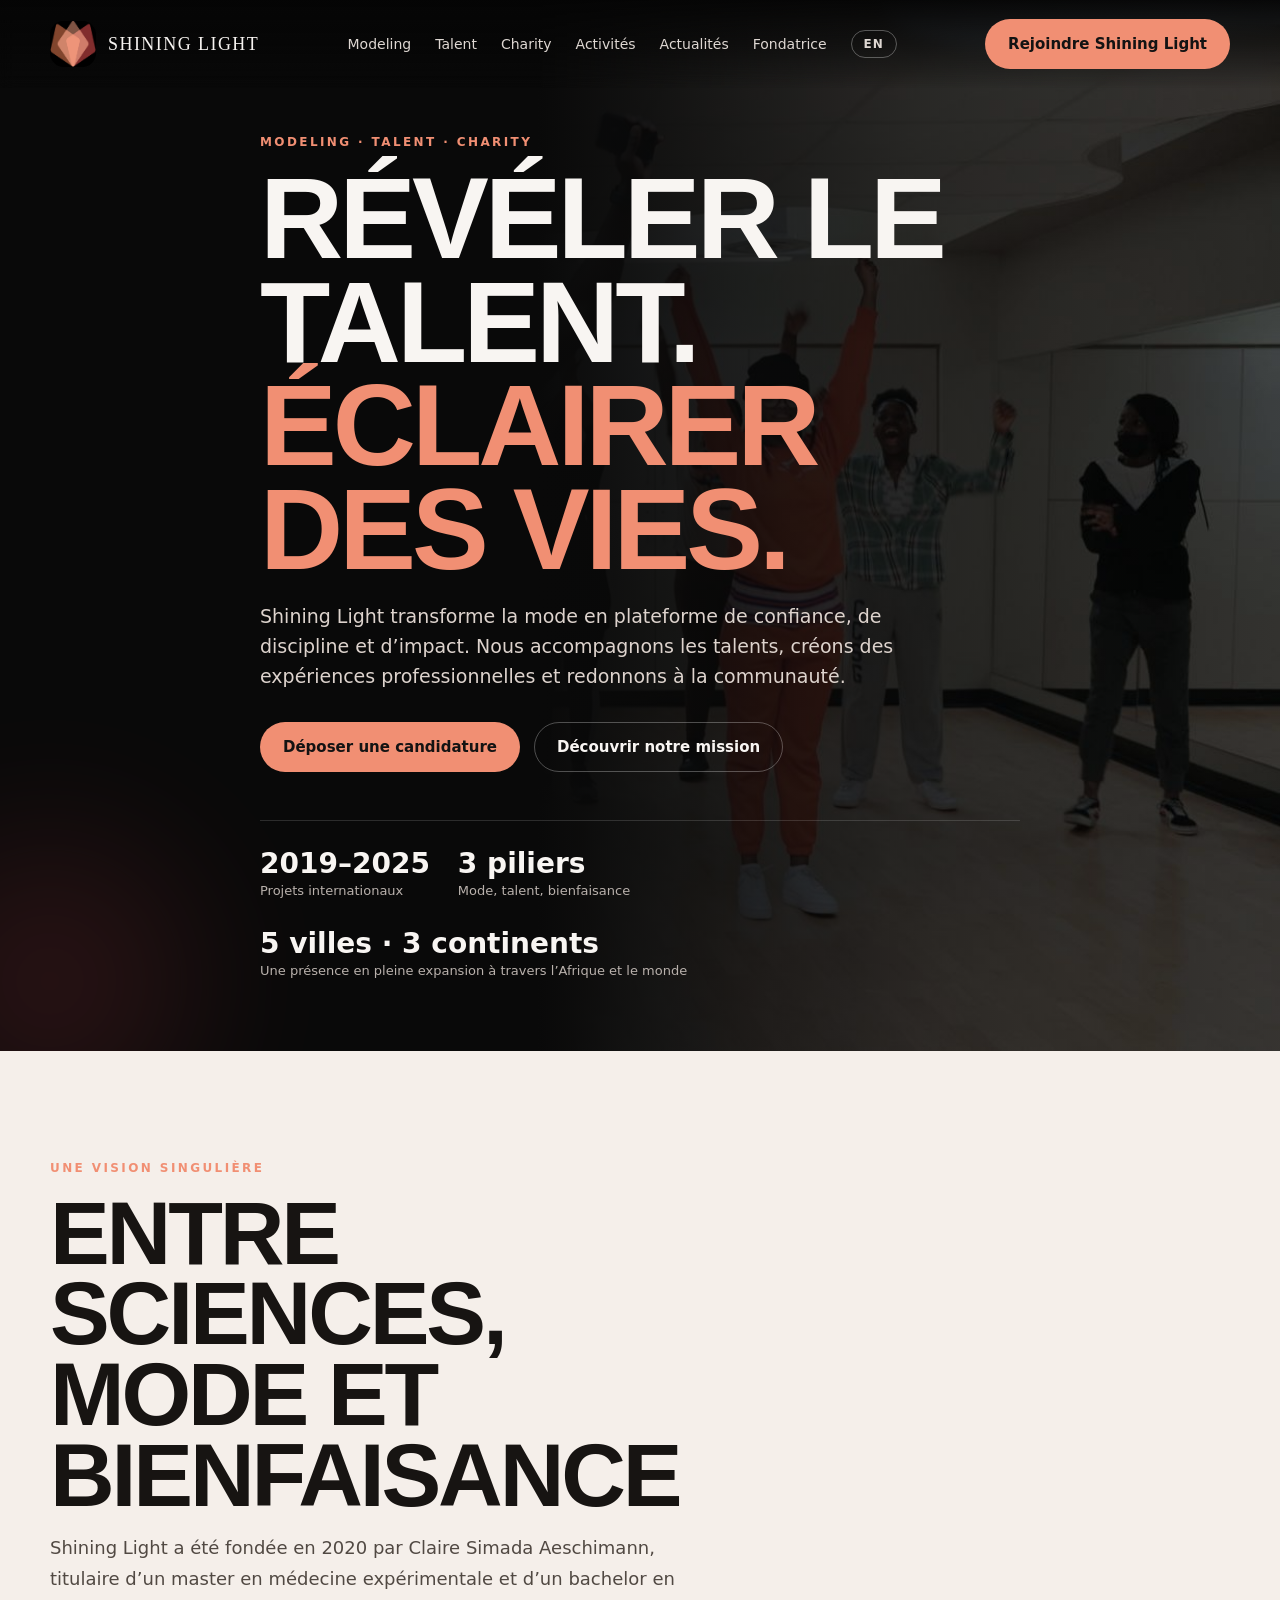
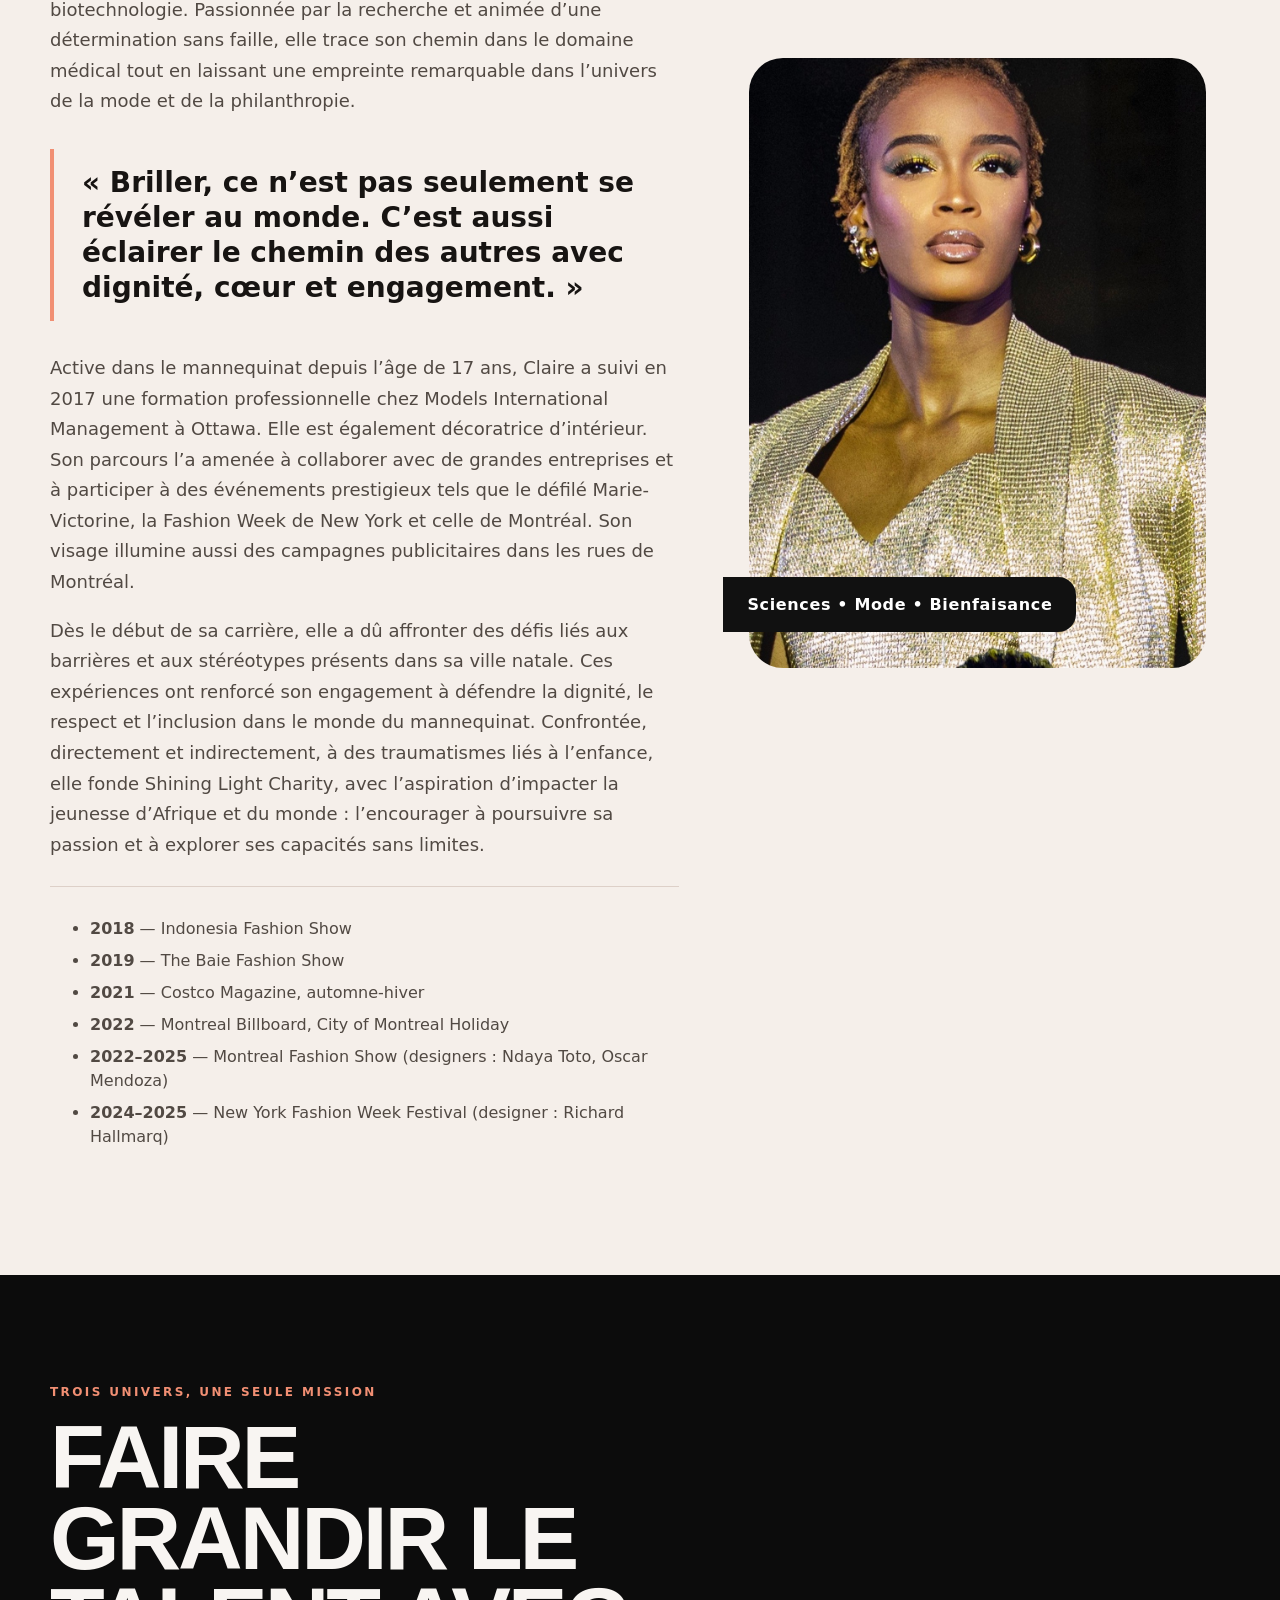
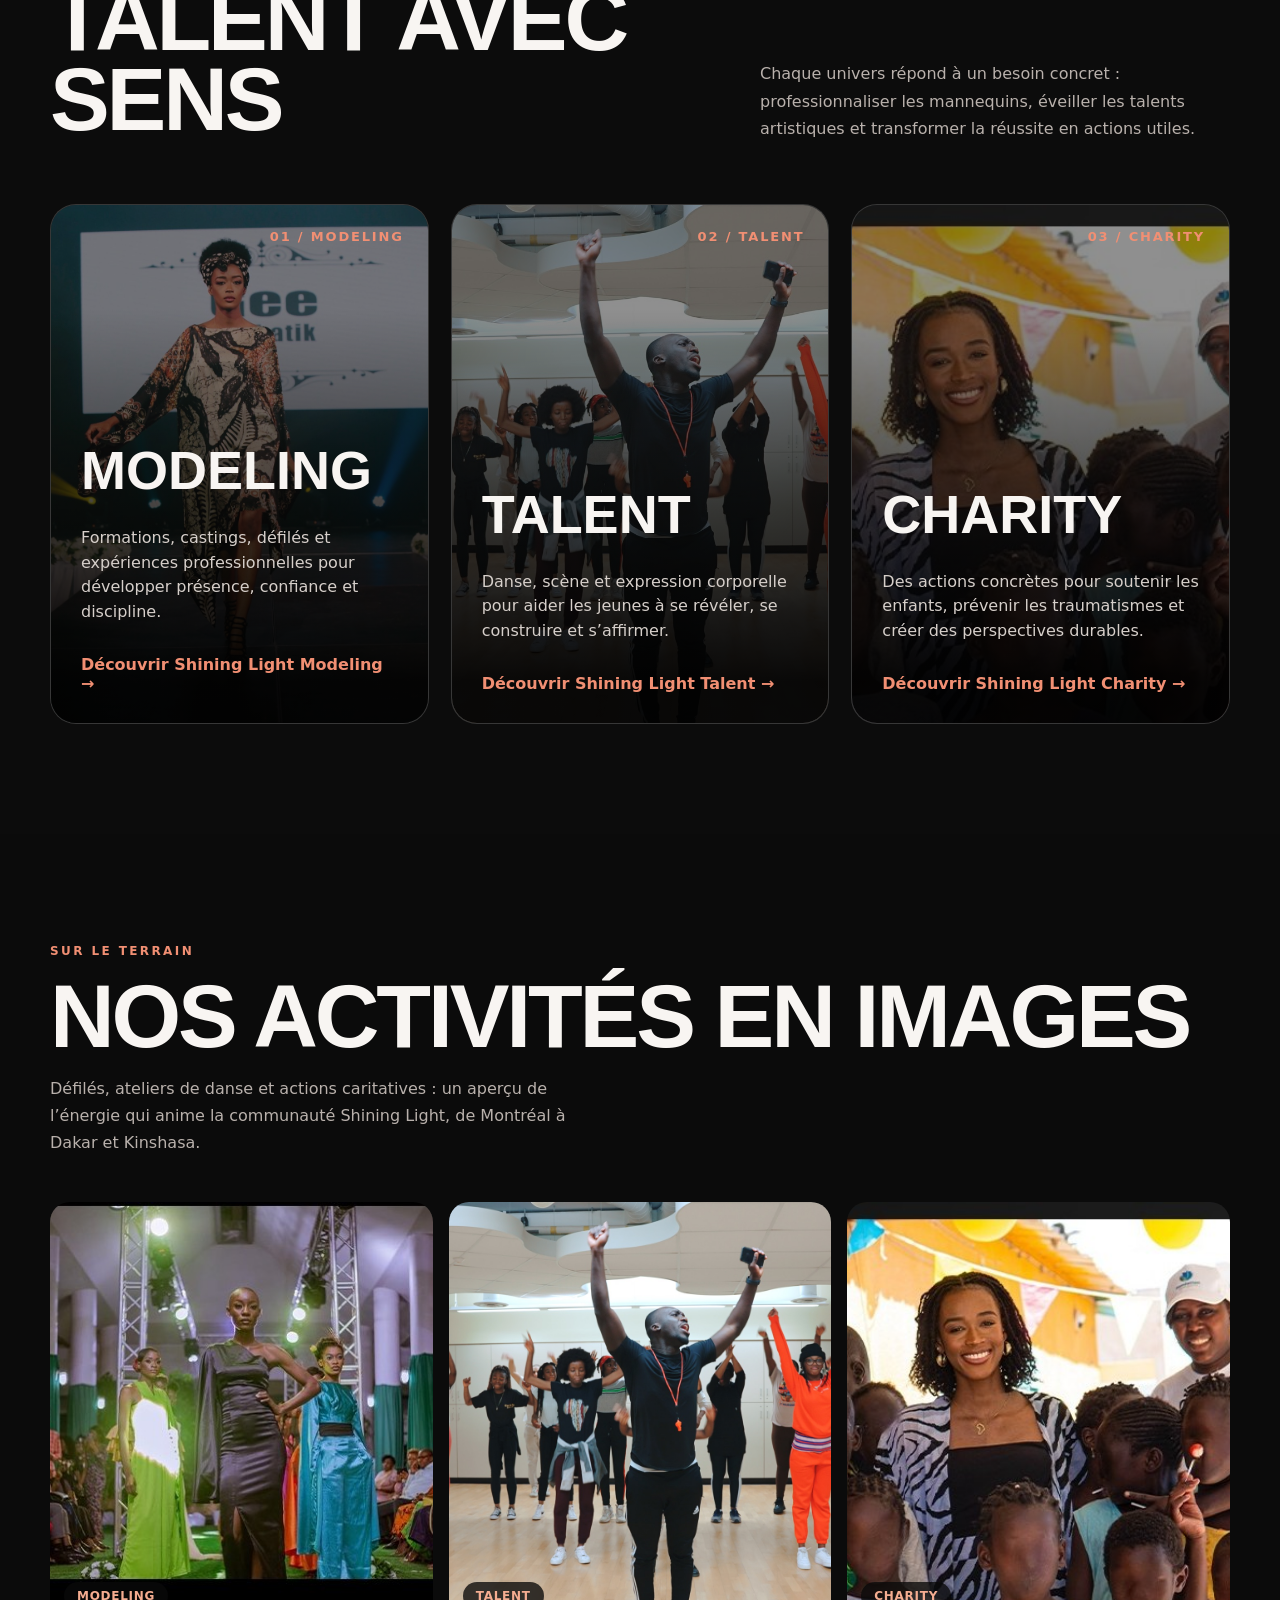
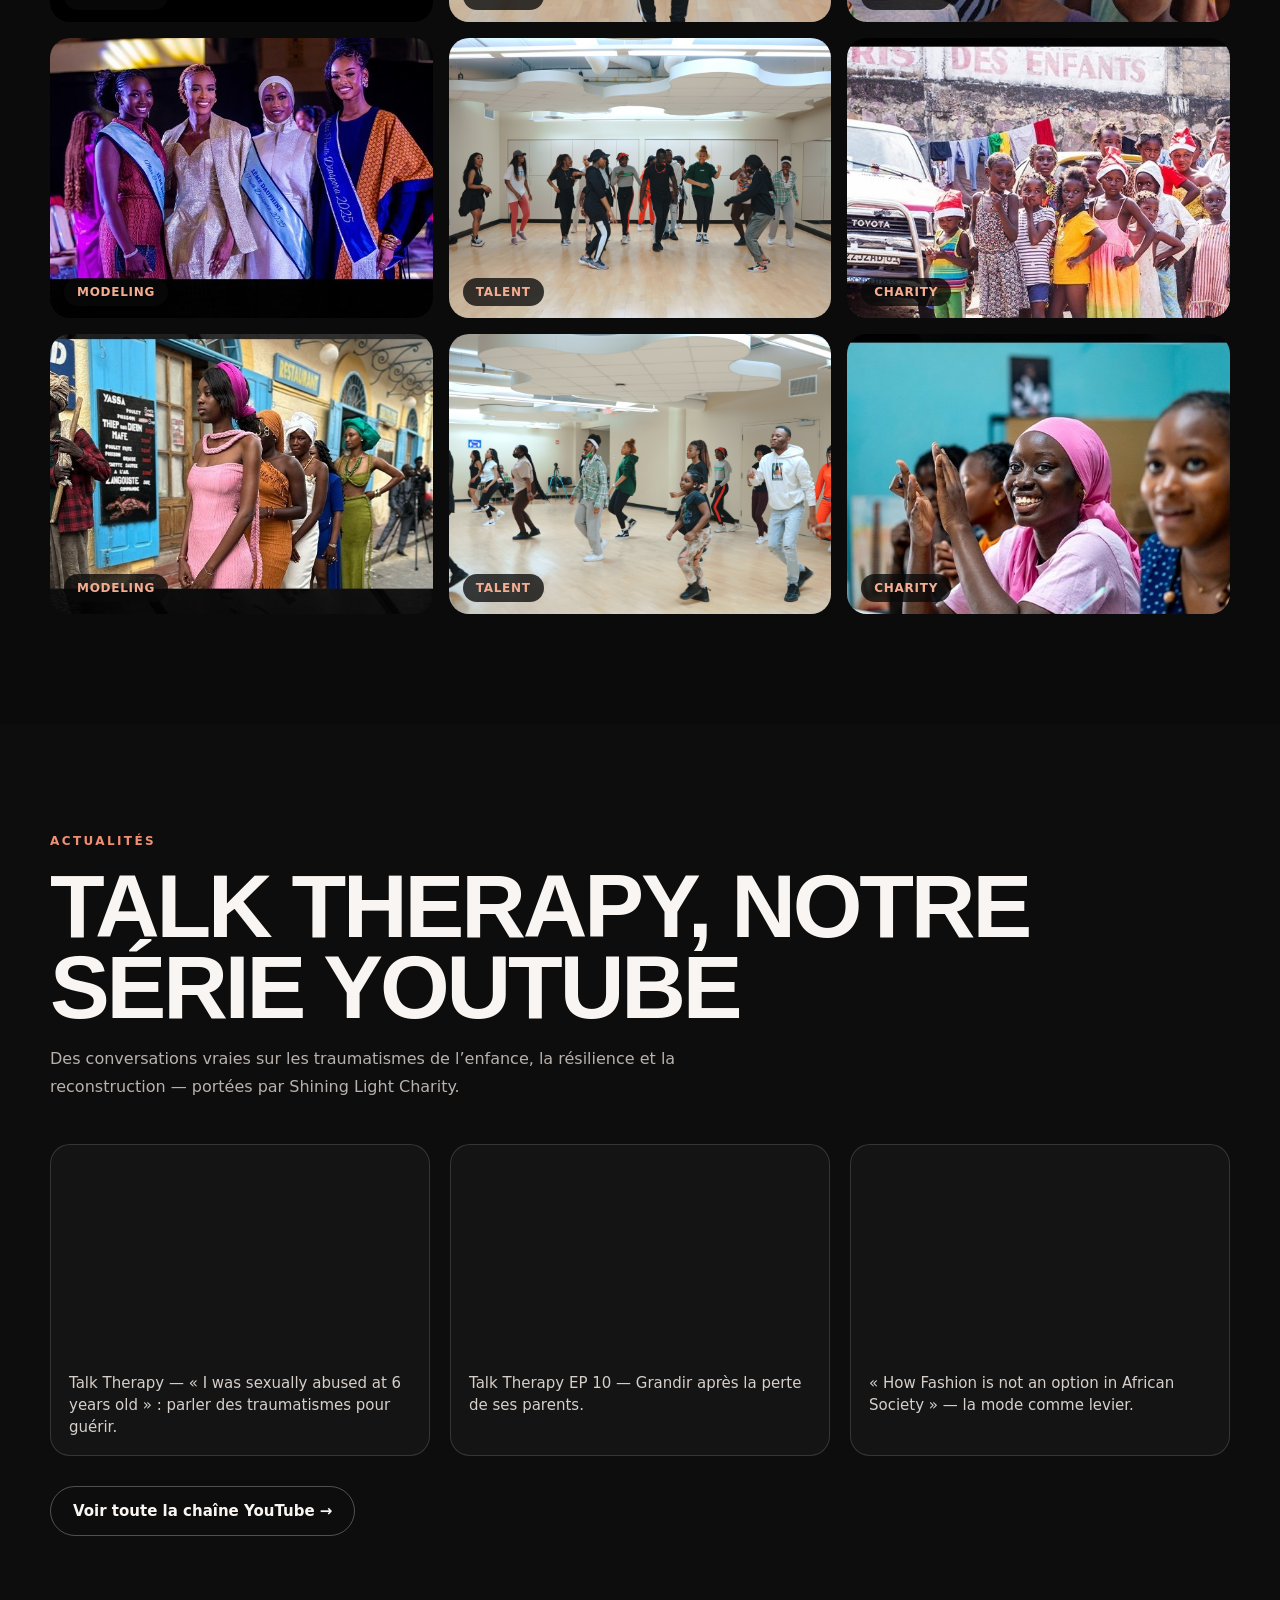
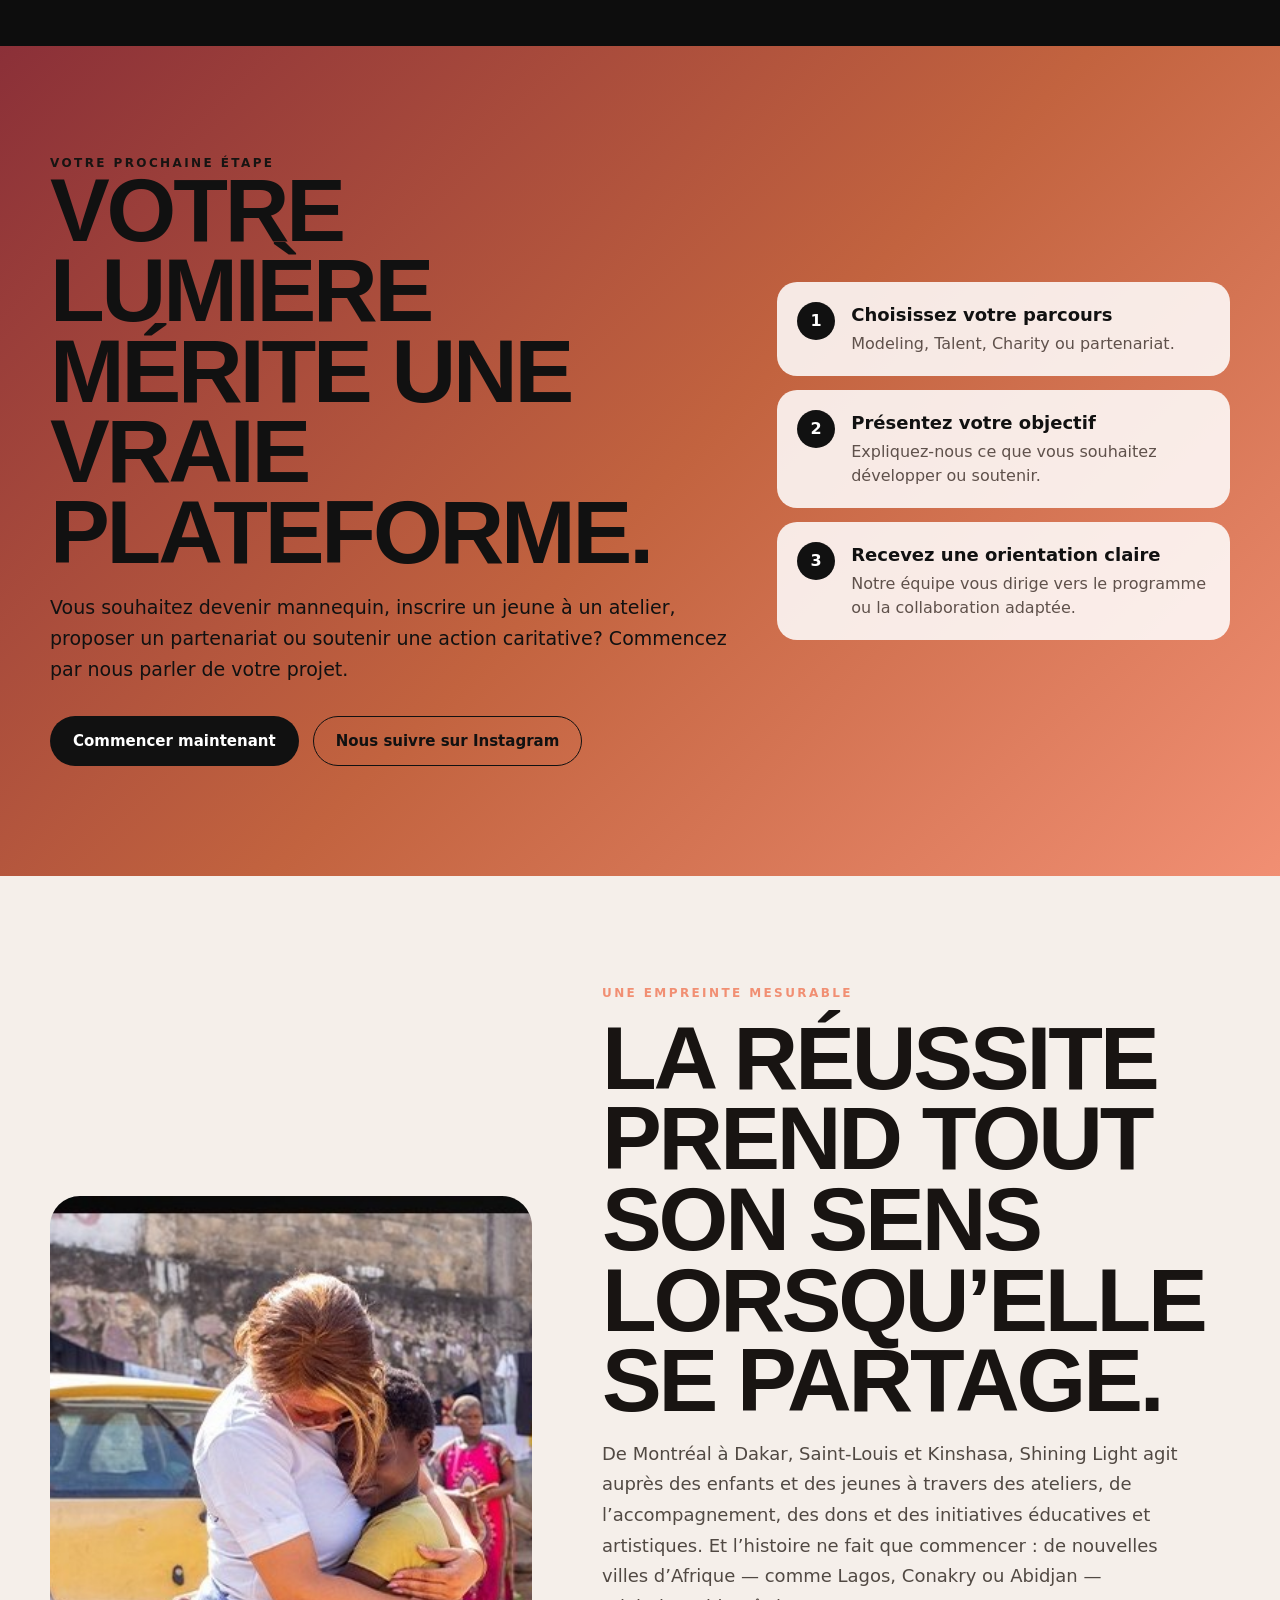
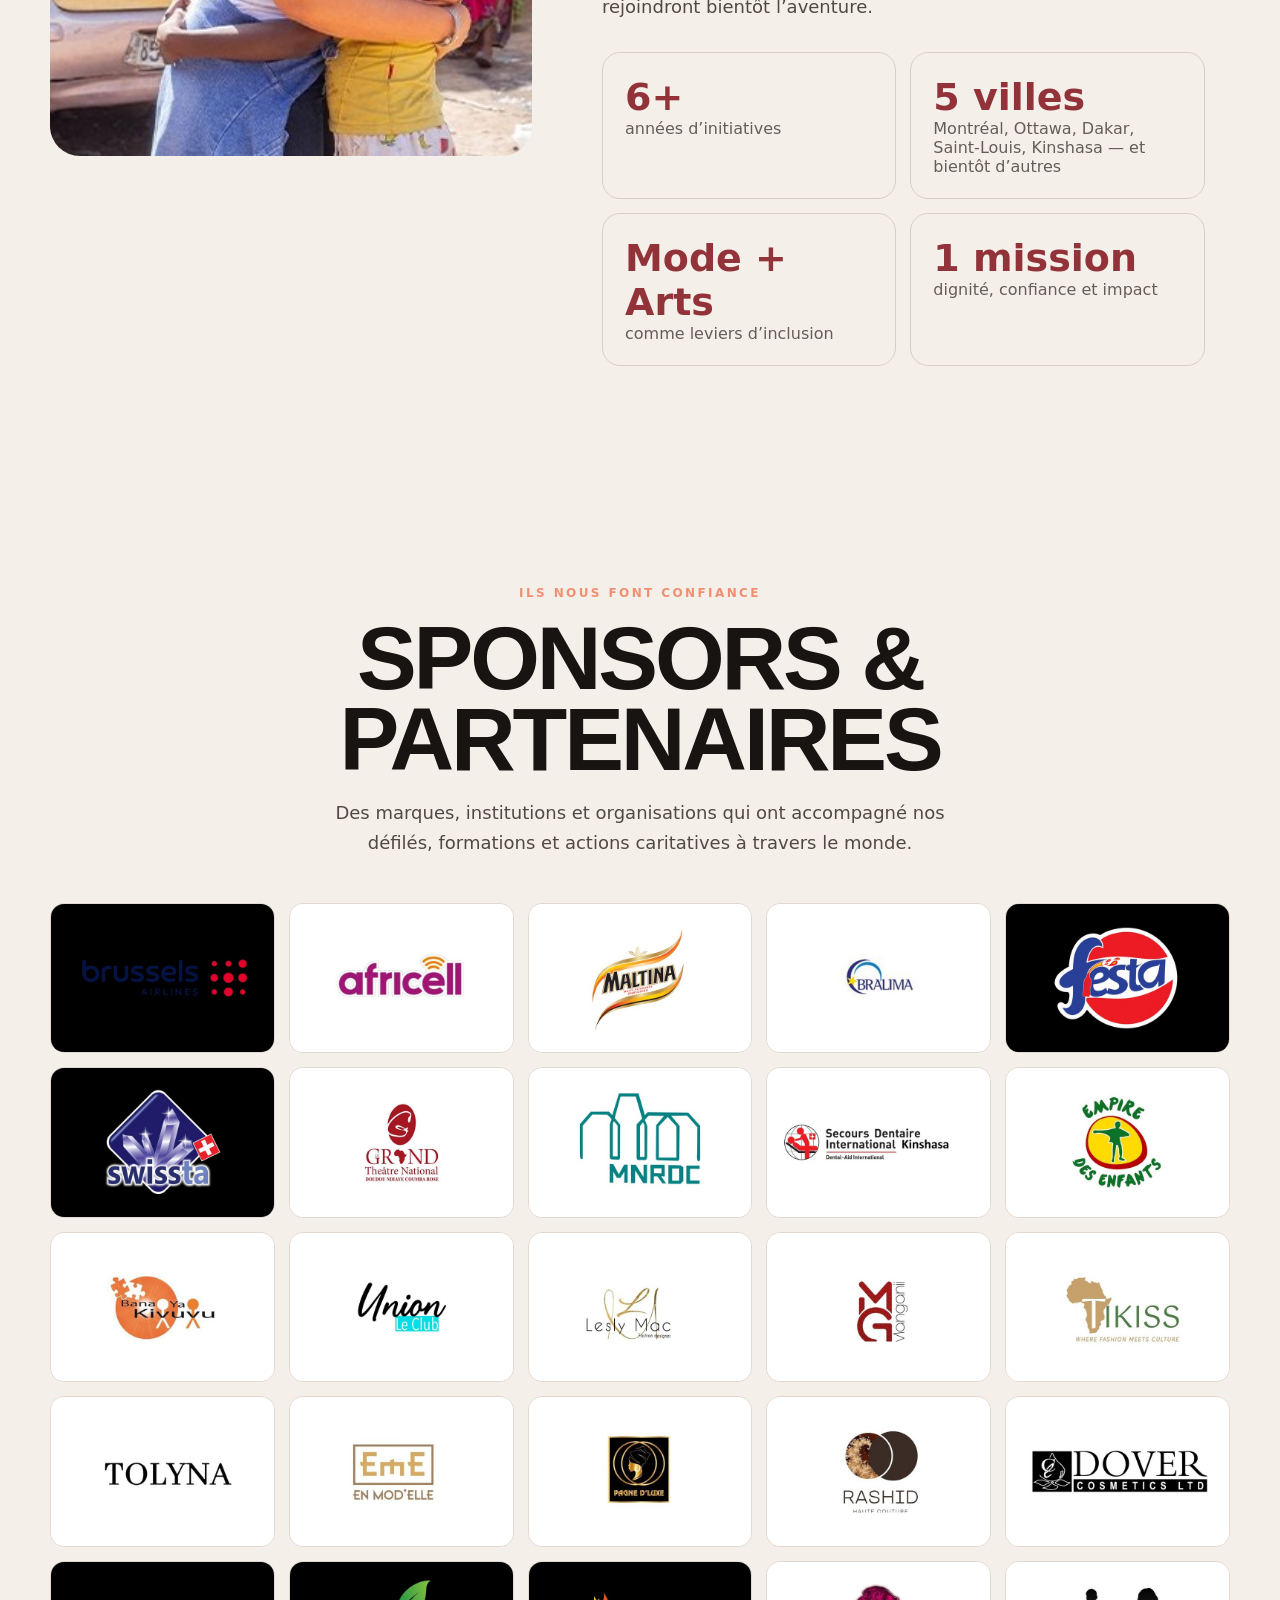
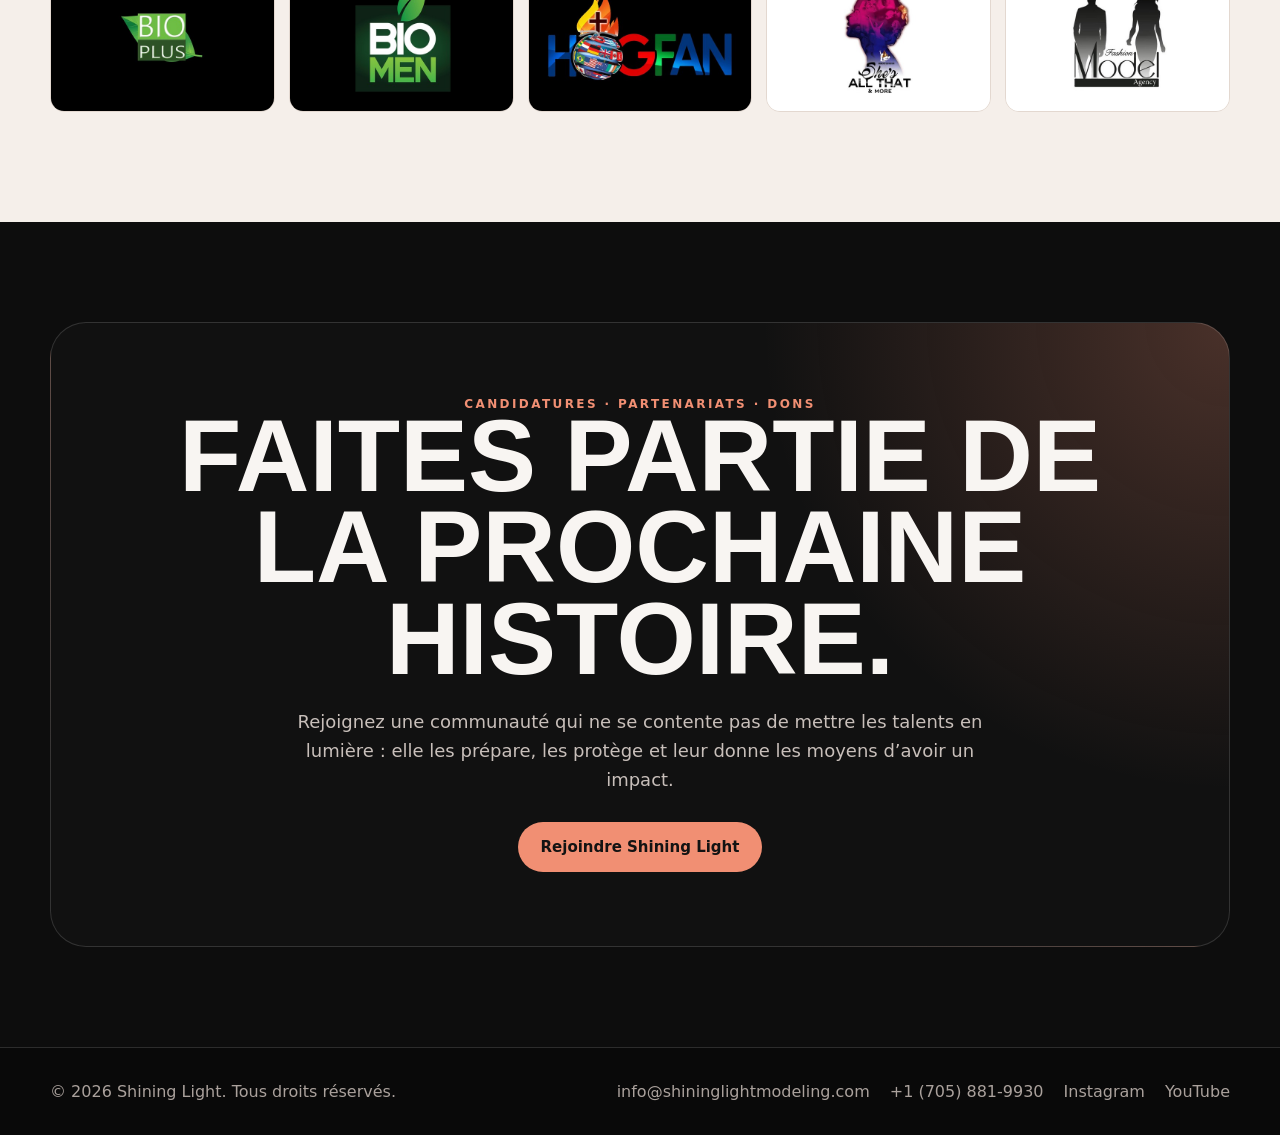
==== commit d3152b33: "Section partenaires : 25 vrais logos en tuiles individuelles - 17 logos fournis (dossier Drive, incl" ====
--- a/index.html
+++ b/index.html
@@ -112,7 +112,33 @@
         <div class="eyebrow">Ils nous font confiance</div>
         <h2 class="section-title">Sponsors &amp; partenaires</h2>
         <p class="bodycopy" style="max-width:640px;margin:0 auto">Des marques, institutions et organisations qui ont accompagné nos défilés, formations et actions caritatives à travers le monde.</p>
-        <img src="assets/partners-panel.jpg" alt="Logos des sponsors et partenaires de Shining Light : Brussels Airlines, Africell, Maltina, Tolyna, Tikiss, Lesly Mac, Bralima, et plus encore">
+        <div class="partners-grid">
+          <img src="assets/partners/brussels-airlines.jpg" alt="Brussels Airlines">
+          <img src="assets/partners/africell.jpg" alt="Africell">
+          <img src="assets/partners/maltina.jpg" alt="Maltina">
+          <img src="assets/partners/bralima.jpg" alt="Bralima">
+          <img src="assets/partners/festa.jpg" alt="Festa">
+          <img src="assets/partners/swissta.jpg" alt="Swissta">
+          <img src="assets/partners/grand-theatre.jpg" alt="Le Grand Théâtre National Doudou Ndiaye Coumba Rose">
+          <img src="assets/partners/mnrdc.jpg" alt="MNRDC">
+          <img src="assets/partners/secours-dentaire.jpg" alt="Secours Dentaire International Kinshasa">
+          <img src="assets/partners/empire-des-enfants.jpg" alt="Empire des Enfants">
+          <img src="assets/partners/bana-ya-kivuvu.jpg" alt="Bana Ya Kivuvu">
+          <img src="assets/partners/union-le-club.jpg" alt="Union Le Club">
+          <img src="assets/partners/lesly-mac.jpg" alt="Lesly Mac Fashion Designer">
+          <img src="assets/partners/manganii.jpg" alt="MG Manganii">
+          <img src="assets/partners/tikiss.jpg" alt="Tikiss — Where Fashion Meets Culture">
+          <img src="assets/partners/tolyna.jpg" alt="Tolyna — Made in Africa">
+          <img src="assets/partners/eme-modelle.jpg" alt="EmE En Mod'Elle">
+          <img src="assets/partners/pagne-dluxe.jpg" alt="Pagne d'Luxe">
+          <img src="assets/partners/rashid.jpg" alt="Rashid Haute Couture">
+          <img src="assets/partners/dover-cosmetics.jpg" alt="Dover Cosmetics Ltd">
+          <img src="assets/partners/bio-plus.jpg" alt="Bio Plus">
+          <img src="assets/partners/bio-men.jpg" alt="Bio Men">
+          <img src="assets/partners/hogfan.jpg" alt="Hogfan">
+          <img src="assets/partners/shes-all-that.jpg" alt="She's All That &amp; More">
+          <img src="assets/partners/fashion-model-agency.jpg" alt="Fashion Model Agency">
+        </div>
       </div>
     </section>
 
--- a/assets/styles.css
+++ b/assets/styles.css
@@ -60,7 +60,9 @@
 .metrics{display:grid;grid-template-columns:repeat(2,1fr);gap:14px;margin-top:30px}
 .metric{border:1px solid #d9cec7;border-radius:18px;padding:22px}.metric strong{font-size:38px;display:block;color:var(--brick)}.metric span{color:#665d58}
 .partners{background:#f5efea;color:#181412;text-align:center}
-.partners img{margin:40px auto 0;border-radius:26px;box-shadow:0 20px 60px rgba(20,10,5,.12);max-width:900px;width:100%}
+.partners-grid{display:grid;grid-template-columns:repeat(5,1fr);gap:14px;margin-top:44px}
+.partners-grid img{width:100%;border-radius:14px;border:1px solid #e3d8d0;transition:.25s}
+.partners-grid img:hover{transform:translateY(-3px);box-shadow:0 12px 30px rgba(20,10,5,.14)}
 .cta{padding:100px 0;background:#0d0d0d;text-align:center}
 .cta-box{border:1px solid var(--line);border-radius:36px;padding:74px 34px;background:radial-gradient(circle at top right,rgba(241,143,115,.25),transparent 35%),#111}
 .cta h2{font-family:var(--display);font-size:clamp(52px,8vw,102px);line-height:.9;text-transform:uppercase;margin:0 auto 22px;max-width:950px}
@@ -100,6 +102,7 @@
   .hero{min-height:820px}.hero-content{padding-top:310px}
   .portrait-card img{height:520px}.impact img{height:460px}
   .galerie-grid{grid-template-columns:1fr}.gitem img,.gitem.tall img{height:260px}
+  .partners-grid{grid-template-columns:repeat(3,1fr)}
   .videos-grid{grid-template-columns:1fr}
   .form-grid{grid-template-columns:1fr}
 }
@@ -110,4 +113,5 @@
   section{padding:78px 0}.section-title{font-size:54px}
   .metrics{grid-template-columns:1fr}.portrait-card:after{left:0;font-size:13px}
   .cta-box{padding:54px 20px}.tl{flex-direction:column;gap:6px}
+  .partners-grid{grid-template-columns:repeat(2,1fr)}
 }
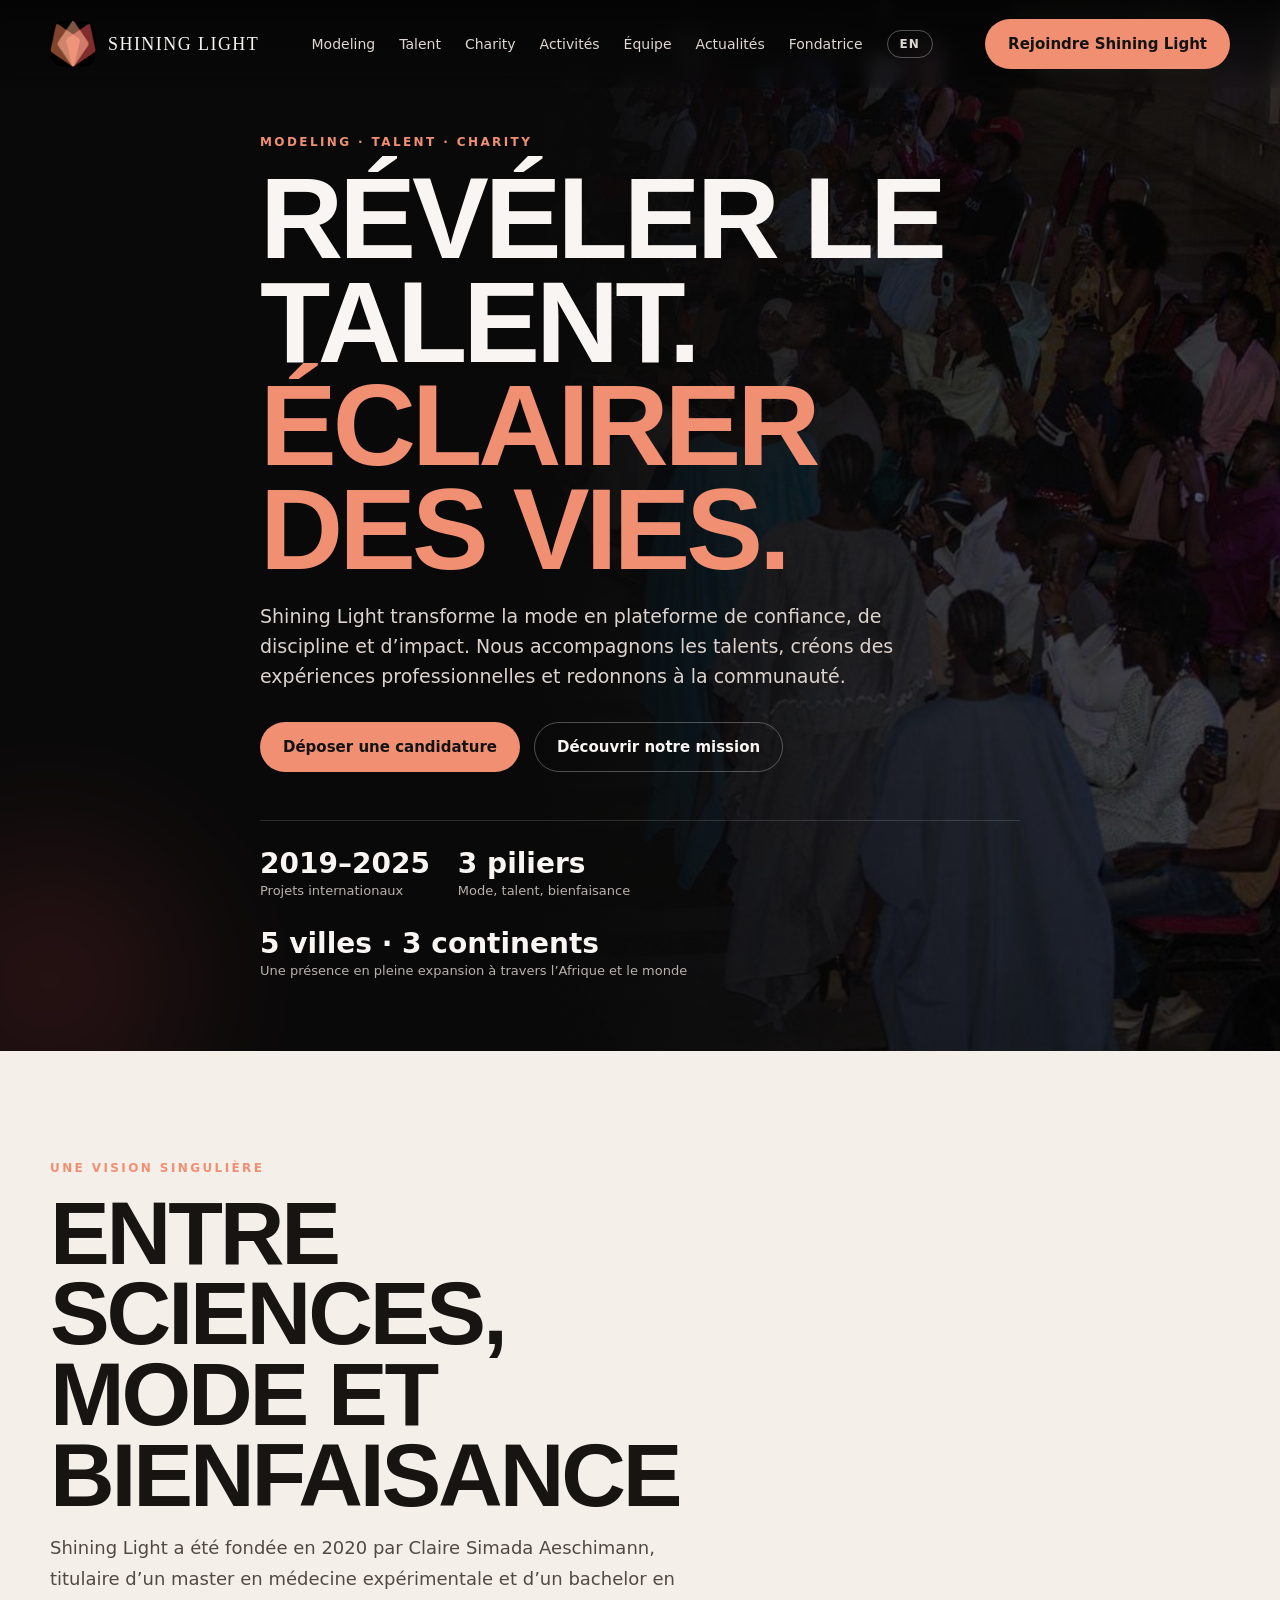
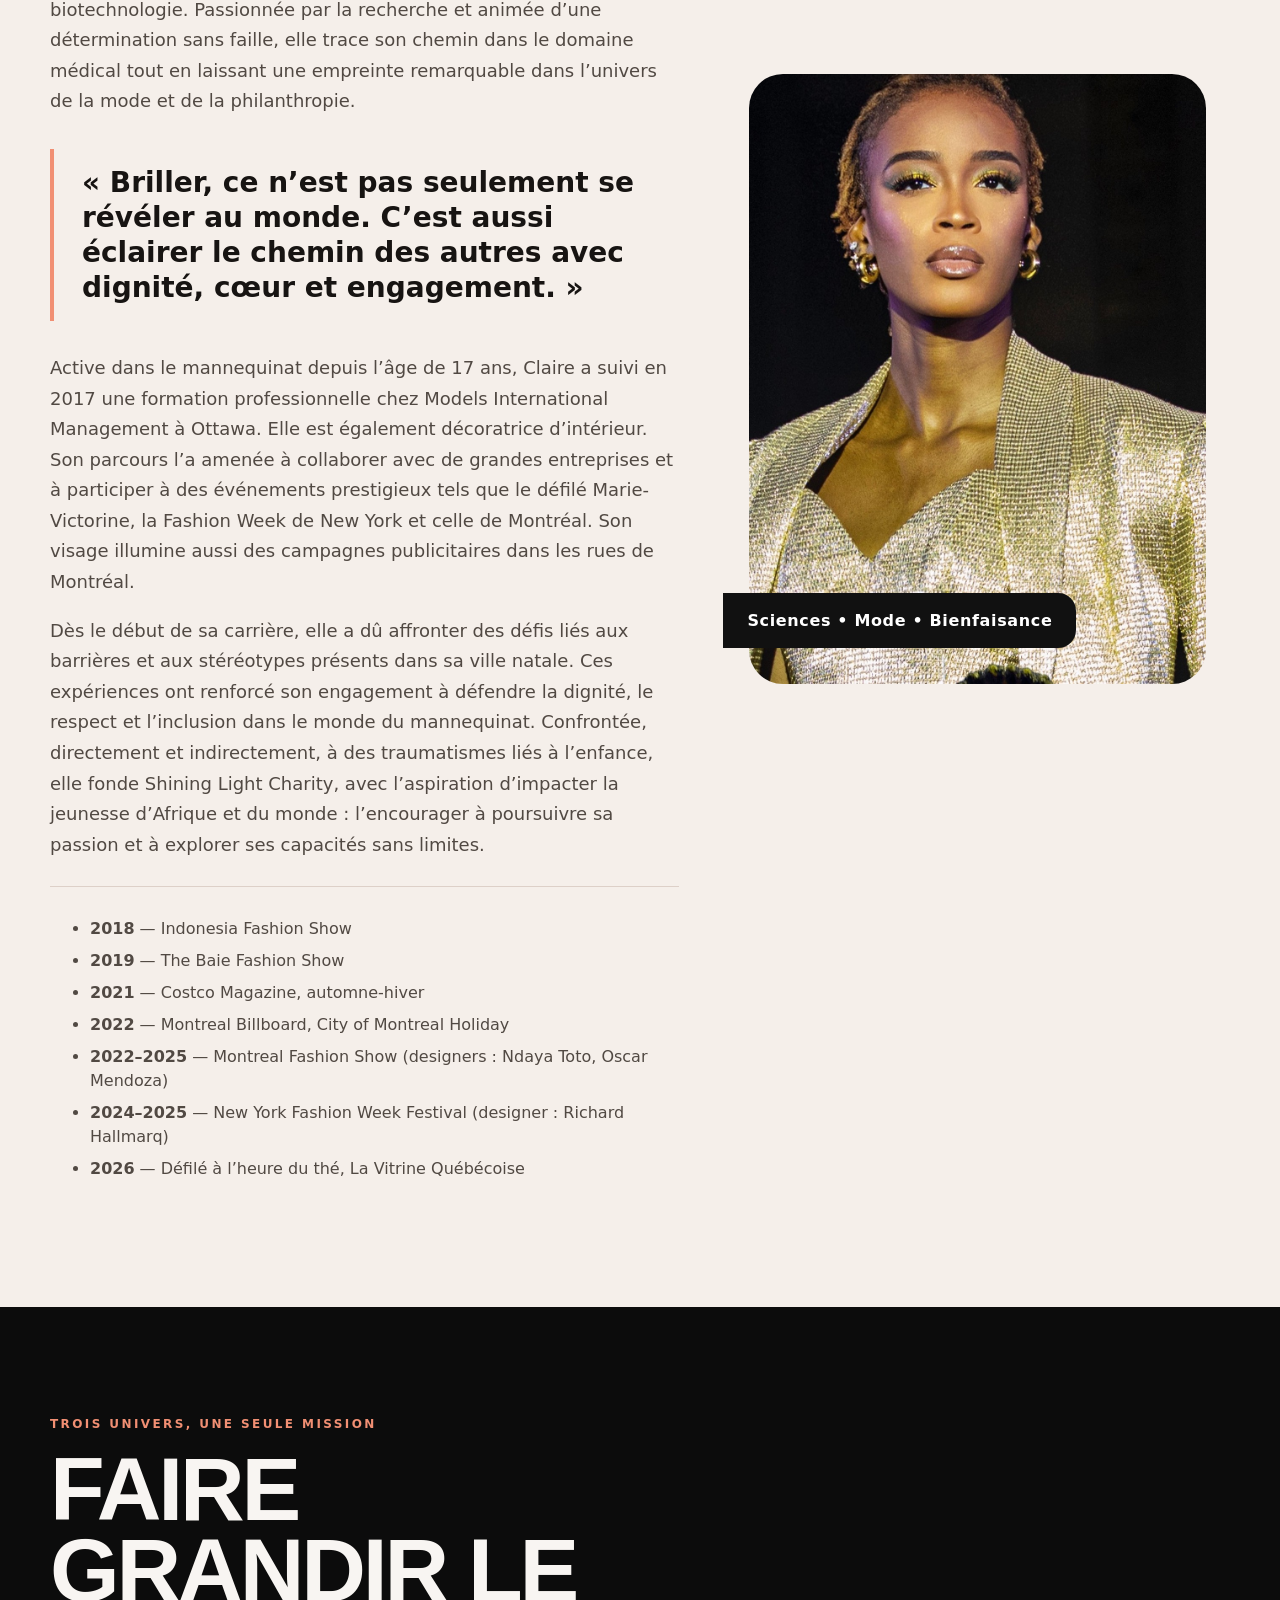
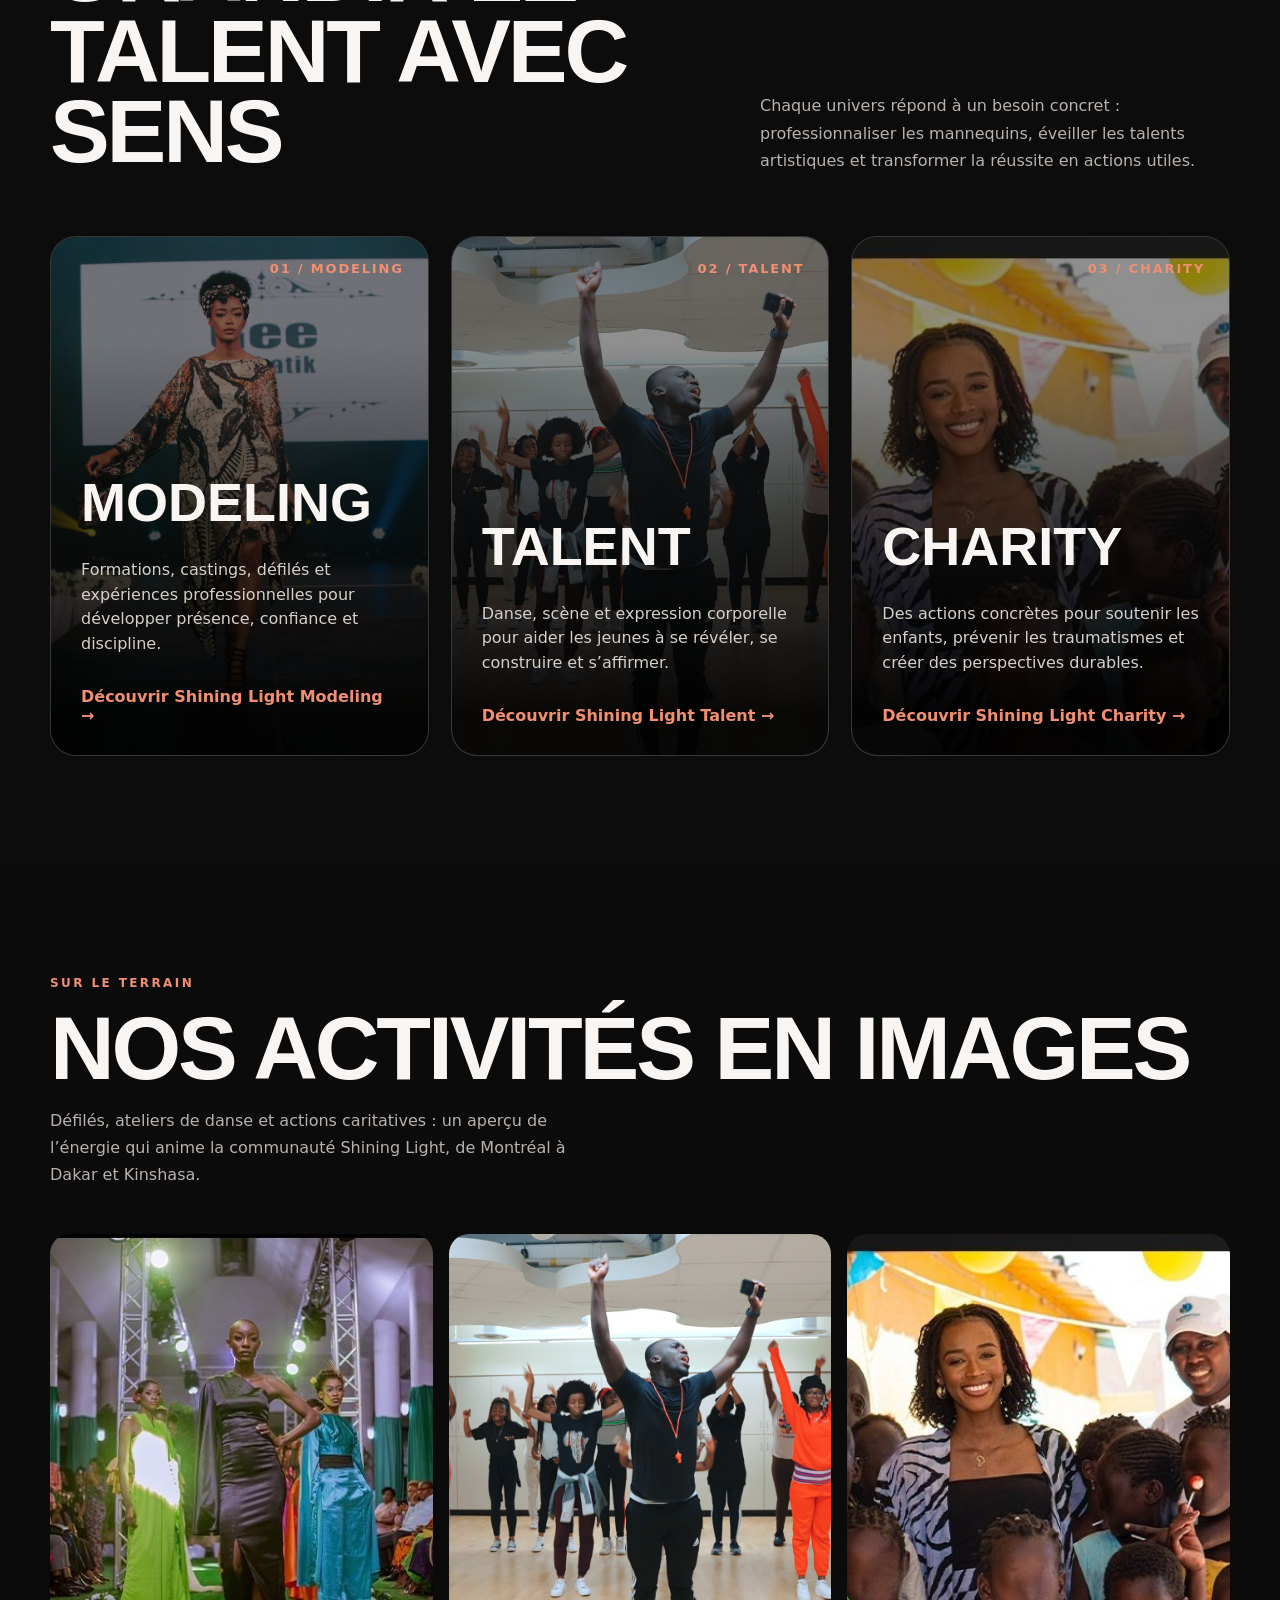
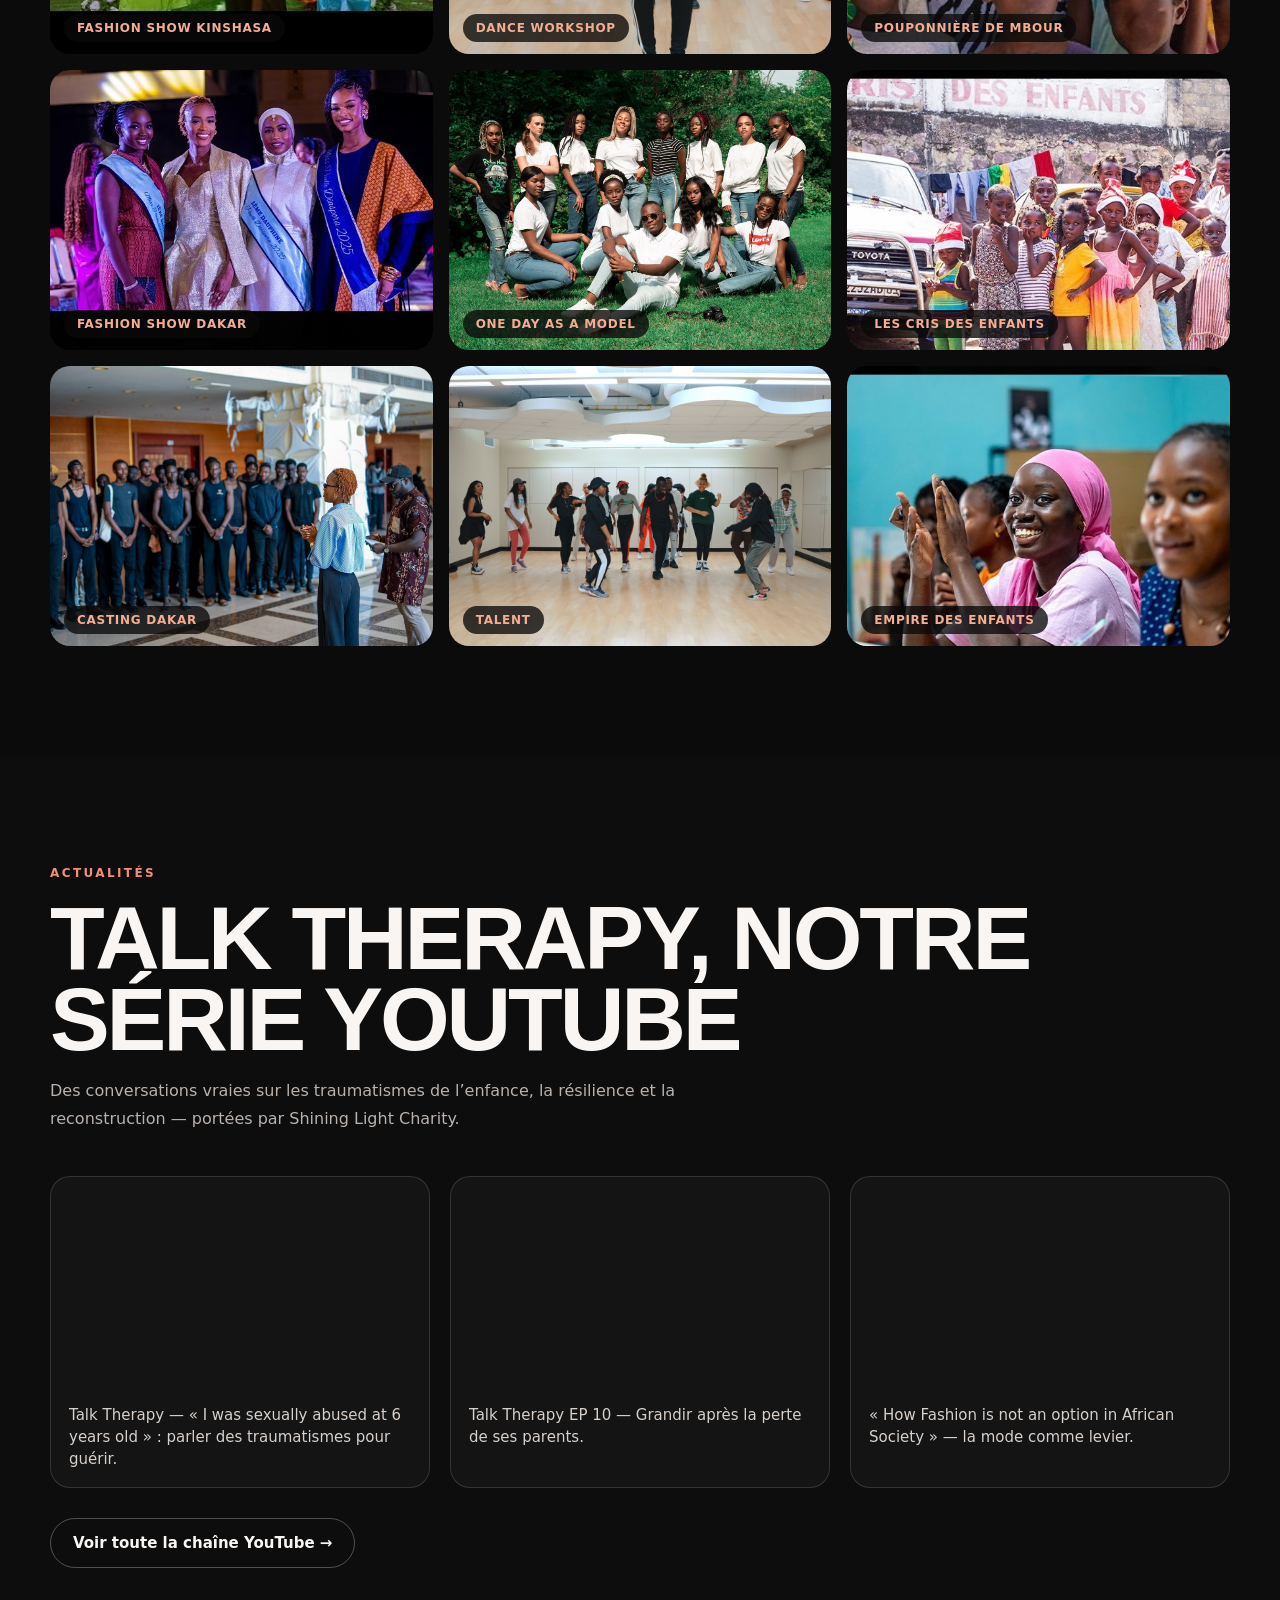
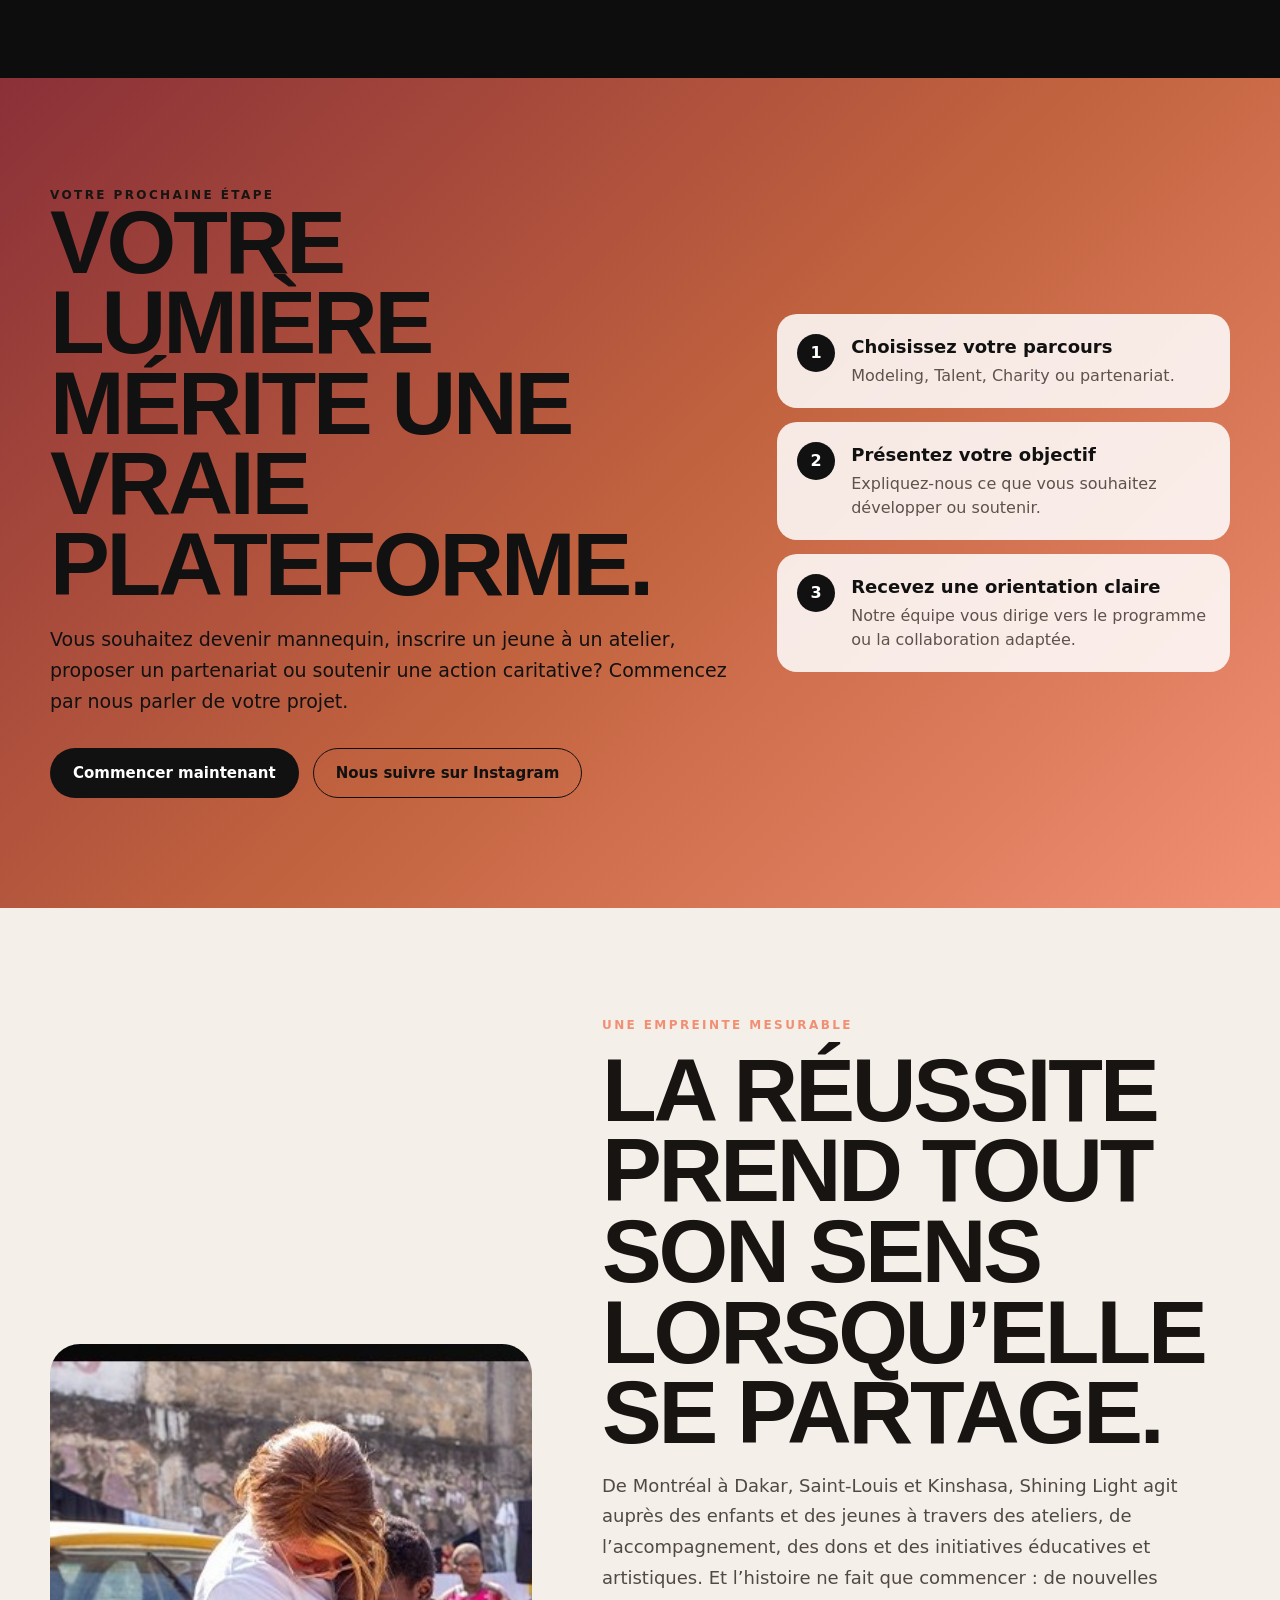
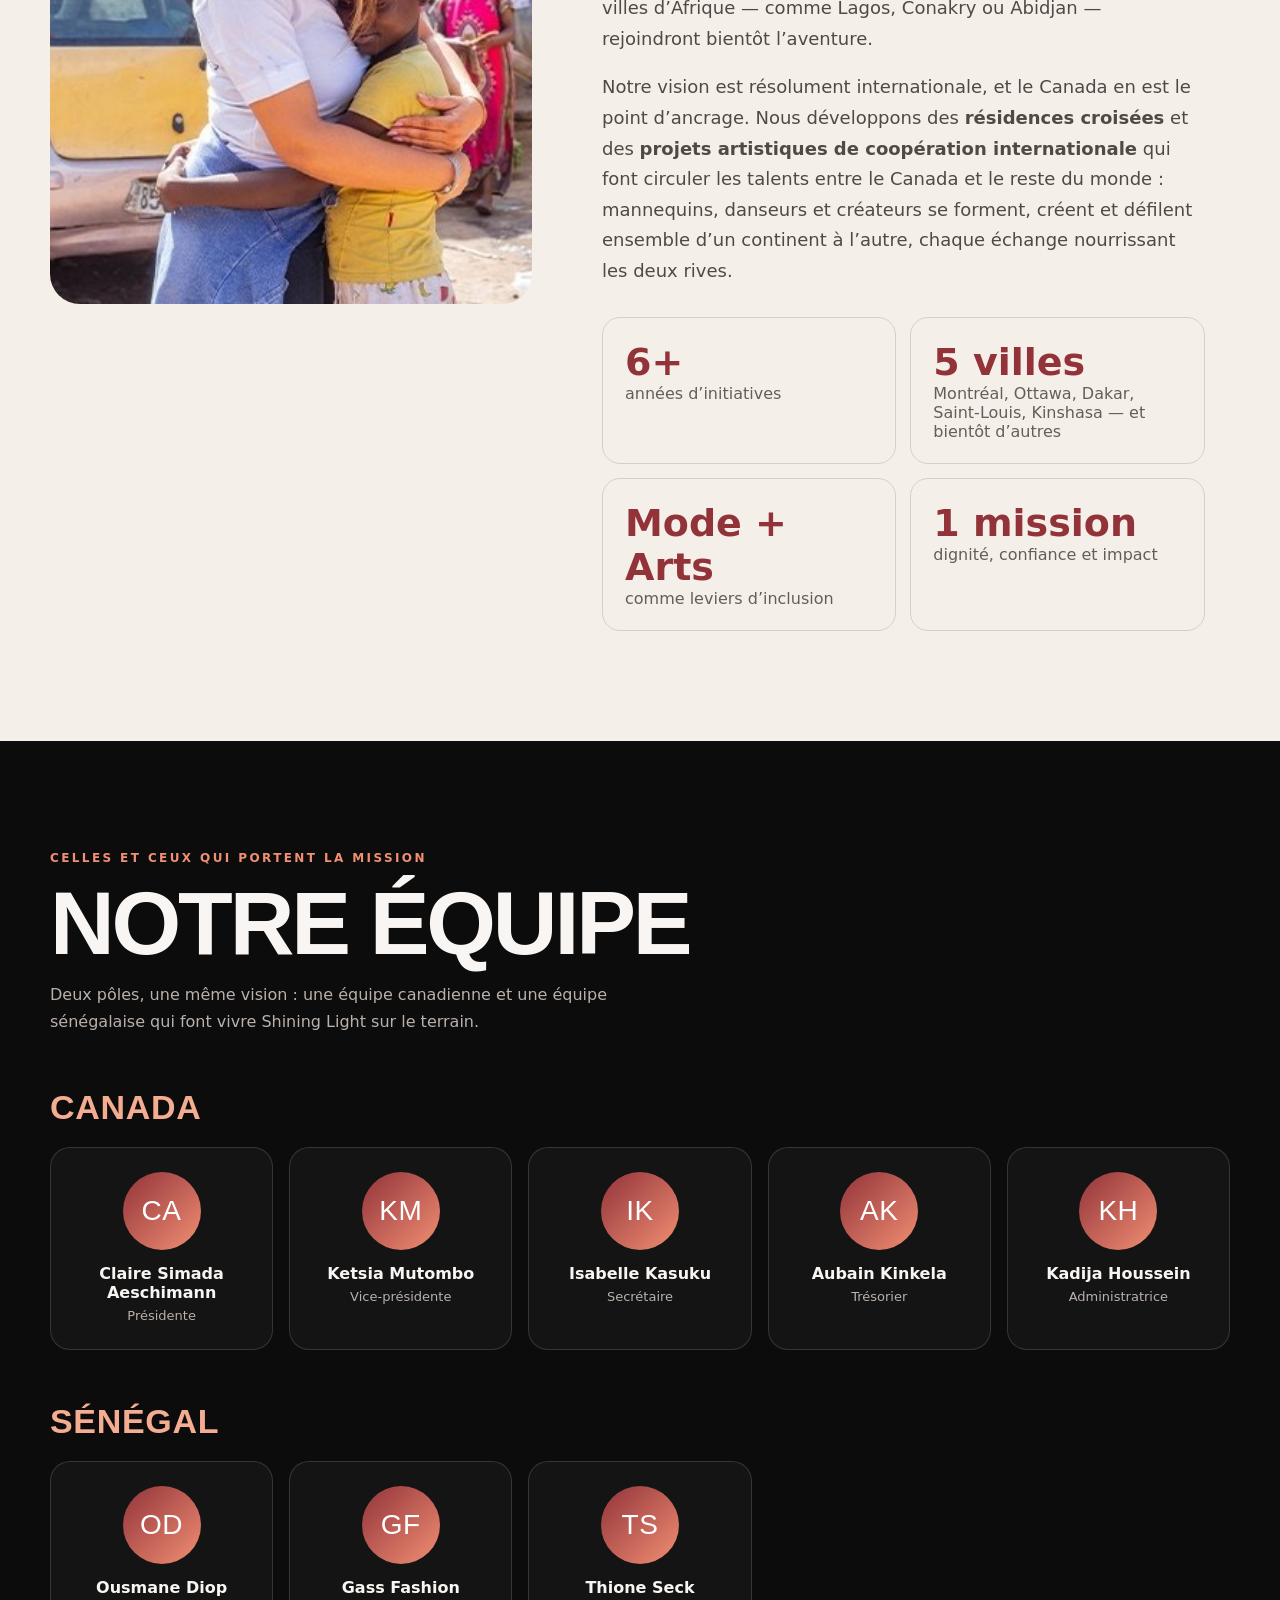
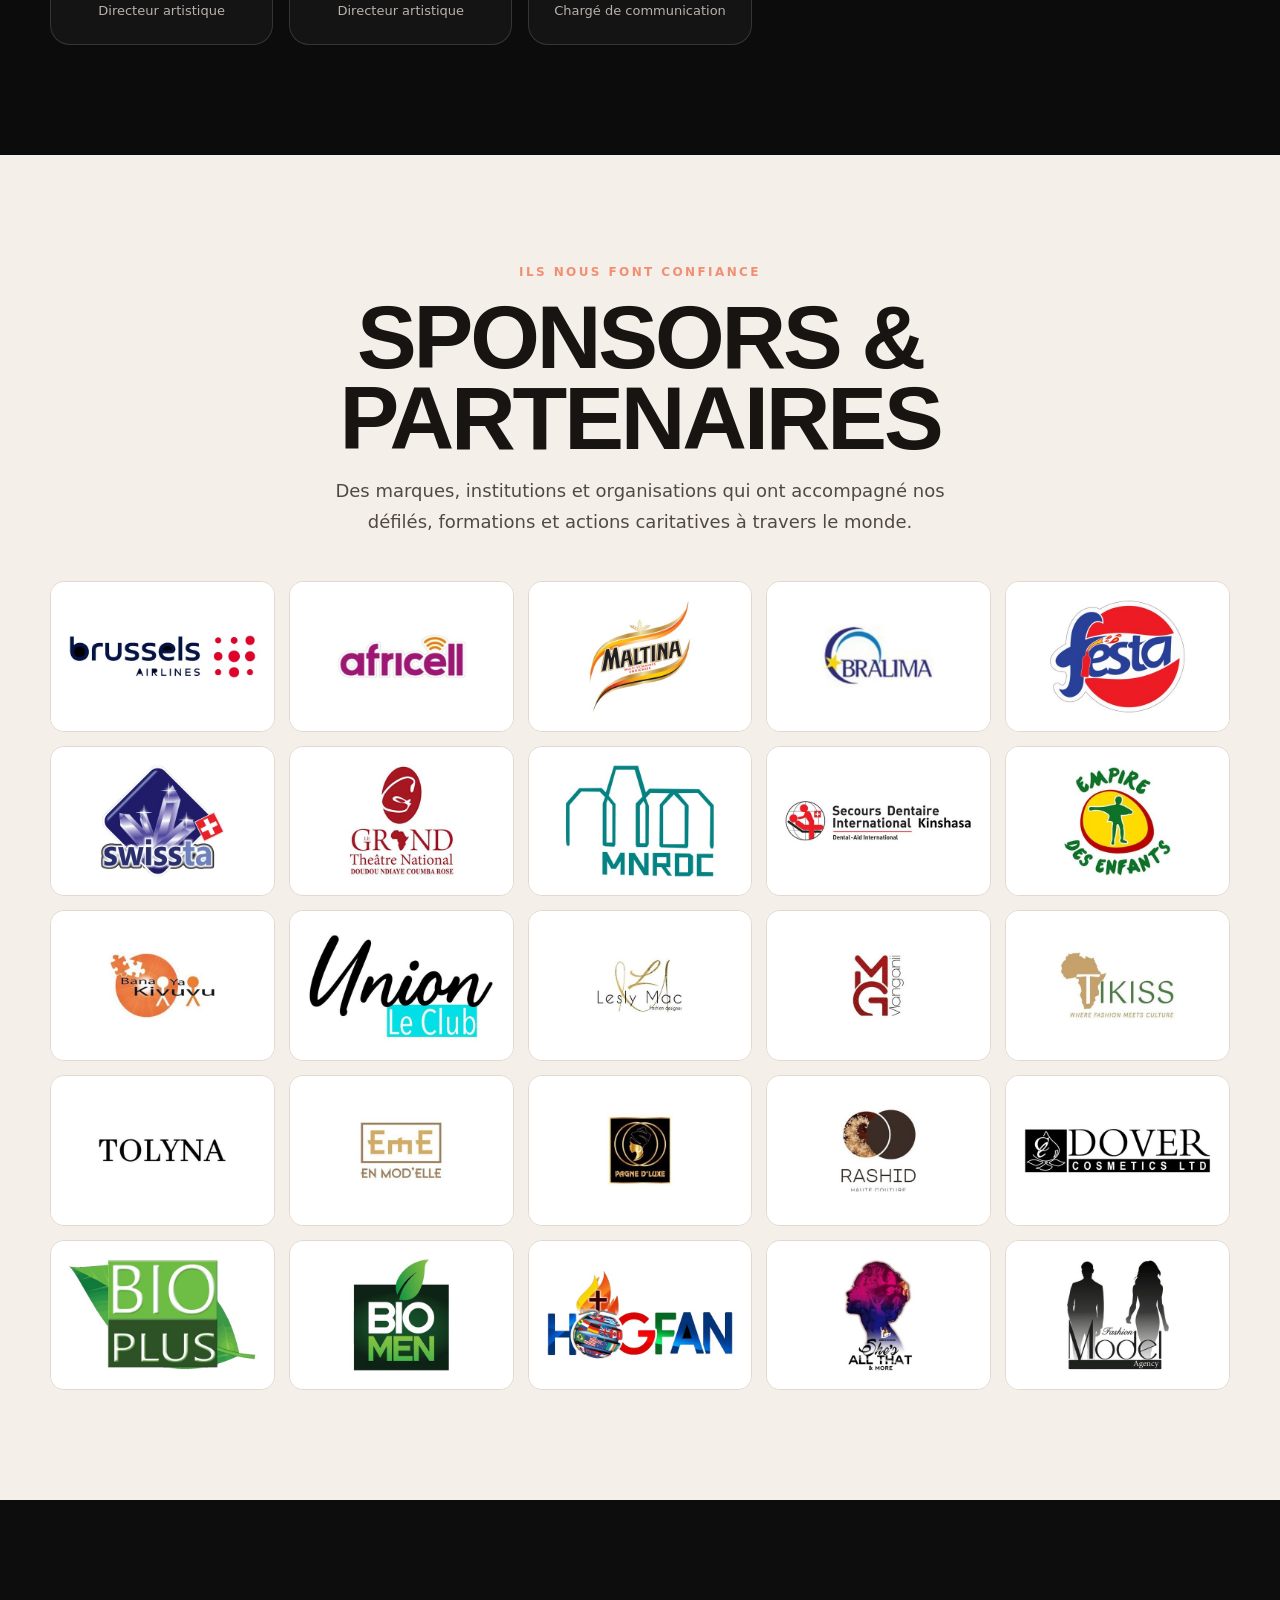
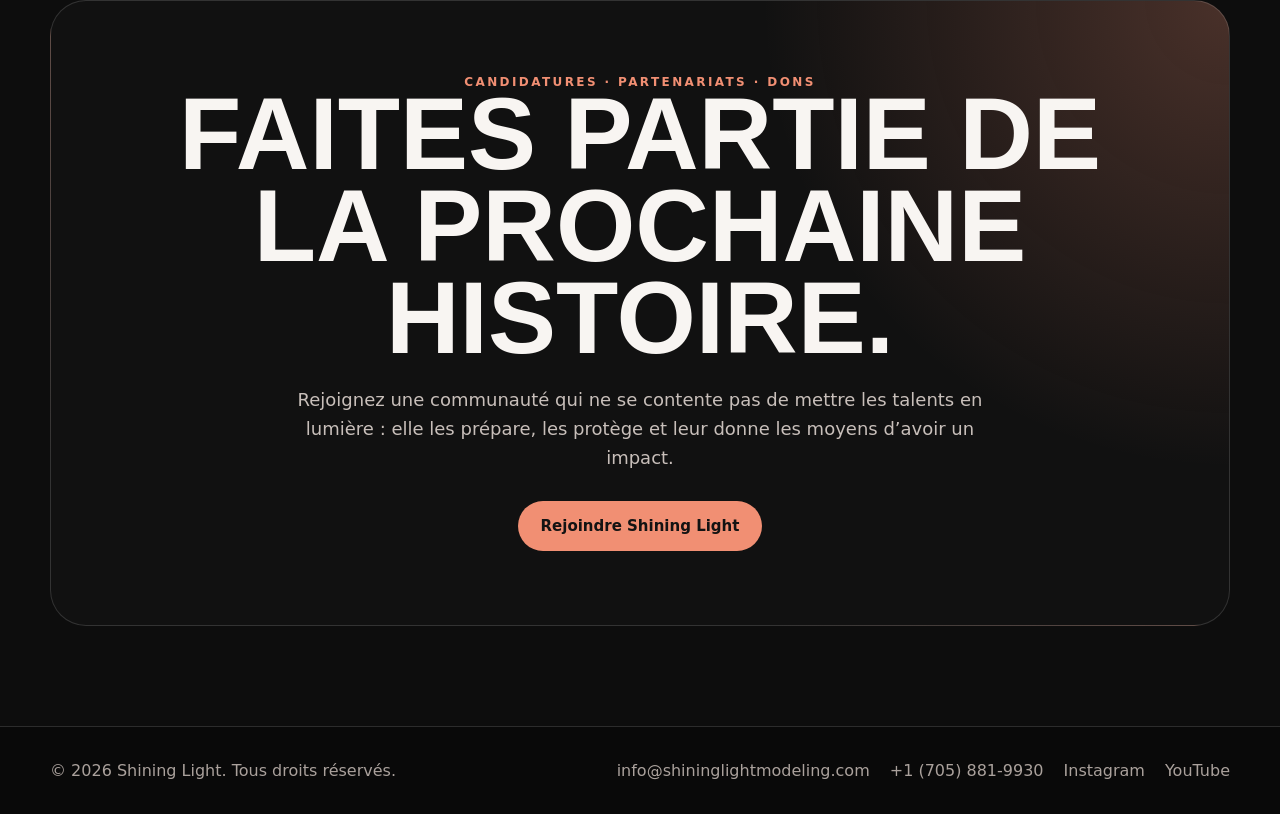
==== commit d650c1da: "Modifications client : couverture, diversité, équipe, logos fond blanc, titres galeries 1. Nouvelle " ====
--- a/index.html
+++ b/index.html
@@ -11,7 +11,7 @@
   <header class="nav">
     <div class="wrap nav-inner">
       <a class="brand" href="index.html"><img src="assets/logo-embleme.jpg" alt="Logo Shining Light"><span>SHINING LIGHT</span></a>
-      <nav class="links" aria-label="Navigation principale"><a href="modeling.html">Modeling</a><a href="talent.html">Talent</a><a href="charity.html">Charity</a><a href="#activites">Activités</a><a href="#actualites">Actualités</a><a href="#fondatrice">Fondatrice</a><a class="lang" href="en/index.html" lang="en" hreflang="en">EN</a></nav>
+      <nav class="links" aria-label="Navigation principale"><a href="modeling.html">Modeling</a><a href="talent.html">Talent</a><a href="charity.html">Charity</a><a href="#activites">Activités</a><a href="#equipe">Équipe</a><a href="#actualites">Actualités</a><a href="#fondatrice">Fondatrice</a><a class="lang" href="en/index.html" lang="en" hreflang="en">EN</a></nav>
       <a class="btn btn-primary" href="inscription.html">Rejoindre Shining Light</a>
     </div>
   </header>
@@ -43,6 +43,7 @@
             <li><strong>2022</strong> — Montreal Billboard, City of Montreal Holiday</li>
             <li><strong>2022–2025</strong> — Montreal Fashion Show (designers : Ndaya Toto, Oscar Mendoza)</li>
             <li><strong>2024–2025</strong> — New York Fashion Week Festival (designer : Richard Hallmarq)</li>
+            <li><strong>2026</strong> — Défilé à l’heure du thé, La Vitrine Québécoise</li>
           </ul>
         </div>
         <div class="portrait-card"><img src="assets/founder-portrait.jpg" alt="Claire Simada Aeschimann, fondatrice de Shining Light, en défilé"></div>
@@ -66,15 +67,15 @@
         <h2 class="section-title">Nos activités en images</h2>
         <p style="max-width:560px;color:var(--muted);line-height:1.7;margin:0">Défilés, ateliers de danse et actions caritatives : un aperçu de l’énergie qui anime la communauté Shining Light, de Montréal à Dakar et Kinshasa.</p>
         <div class="galerie-grid">
-          <div class="gitem tall"><img src="assets/mode-f.jpg" alt="Défilé Shining Light Fashion Show"><span>Modeling</span></div>
-          <div class="gitem tall"><img src="assets/activite-01.jpg" alt="Atelier de danse Shining Light Talent"><span>Talent</span></div>
-          <div class="gitem tall"><img src="assets/char-e.jpg" alt="Visite caritative auprès des enfants"><span>Charity</span></div>
-          <div class="gitem"><img src="assets/mode-d.jpg" alt="Lauréates du casting Shining Light"><span>Modeling</span></div>
+          <div class="gitem tall"><img src="assets/mode-f.jpg" alt="Fashion Show Kinshasa"><span>Fashion Show Kinshasa</span></div>
+          <div class="gitem tall"><img src="assets/activite-01.jpg" alt="Atelier de danse Shining Light Talent"><span>Dance Workshop</span></div>
+          <div class="gitem tall"><img src="assets/char-e.jpg" alt="Pouponnière de Mbour"><span>Pouponnière de Mbour</span></div>
+          <div class="gitem"><img src="assets/mode-d.jpg" alt="Fashion Show Dakar"><span>Fashion Show Dakar</span></div>
+          <div class="gitem"><img src="assets/mode-diversite-01.jpg" alt="Groupe One Day as a Model, Ottawa 2021"><span>One Day as a Model</span></div>
+          <div class="gitem"><img src="assets/char-c.jpg" alt="Orphelinat Les cris des enfants, Kinshasa"><span>Les cris des enfants</span></div>
+          <div class="gitem"><img src="assets/mode-b.jpg" alt="Casting Shining Light Fashion Show à Dakar"><span>Casting Dakar</span></div>
           <div class="gitem"><img src="assets/activite-03.jpg" alt="Atelier collectif de danse"><span>Talent</span></div>
-          <div class="gitem"><img src="assets/char-c.jpg" alt="Action Les cris des enfants à Kinshasa"><span>Charity</span></div>
-          <div class="gitem"><img src="assets/mode-b.jpg" alt="Séance photo urbaine à Saint-Louis"><span>Modeling</span></div>
-          <div class="gitem"><img src="assets/activite-02.jpg" alt="Répétition de chorégraphie"><span>Talent</span></div>
-          <div class="gitem"><img src="assets/char-a.jpg" alt="Atelier Empires des enfants à Dakar"><span>Charity</span></div>
+          <div class="gitem"><img src="assets/char-a.jpg" alt="Empire des Enfants, Dakar"><span>Empire des Enfants</span></div>
         </div>
       </div>
     </section>
@@ -103,7 +104,35 @@
     <section class="impact" id="impact">
       <div class="wrap impact-grid">
         <img src="assets/char-d.jpg" alt="Actions de Shining Light auprès des enfants et des communautés">
-        <div><div class="eyebrow">Une empreinte mesurable</div><h2 class="section-title">La réussite prend tout son sens lorsqu’elle se partage.</h2><p class="bodycopy">De Montréal à Dakar, Saint-Louis et Kinshasa, Shining Light agit auprès des enfants et des jeunes à travers des ateliers, de l’accompagnement, des dons et des initiatives éducatives et artistiques. Et l’histoire ne fait que commencer : de nouvelles villes d’Afrique — comme Lagos, Conakry ou Abidjan — rejoindront bientôt l’aventure.</p><div class="metrics"><div class="metric"><strong>6+</strong><span>années d’initiatives</span></div><div class="metric"><strong>5 villes</strong><span>Montréal, Ottawa, Dakar, Saint-Louis, Kinshasa — et bientôt d’autres</span></div><div class="metric"><strong>Mode + Arts</strong><span>comme leviers d’inclusion</span></div><div class="metric"><strong>1 mission</strong><span>dignité, confiance et impact</span></div></div></div>
+        <div><div class="eyebrow">Une empreinte mesurable</div><h2 class="section-title">La réussite prend tout son sens lorsqu’elle se partage.</h2><p class="bodycopy">De Montréal à Dakar, Saint-Louis et Kinshasa, Shining Light agit auprès des enfants et des jeunes à travers des ateliers, de l’accompagnement, des dons et des initiatives éducatives et artistiques. Et l’histoire ne fait que commencer : de nouvelles villes d’Afrique — comme Lagos, Conakry ou Abidjan — rejoindront bientôt l’aventure.</p><p class="bodycopy">Notre vision est résolument internationale, et le Canada en est le point d’ancrage. Nous développons des <strong>résidences croisées</strong> et des <strong>projets artistiques de coopération internationale</strong> qui font circuler les talents entre le Canada et le reste du monde : mannequins, danseurs et créateurs se forment, créent et défilent ensemble d’un continent à l’autre, chaque échange nourrissant les deux rives.</p><div class="metrics"><div class="metric"><strong>6+</strong><span>années d’initiatives</span></div><div class="metric"><strong>5 villes</strong><span>Montréal, Ottawa, Dakar, Saint-Louis, Kinshasa — et bientôt d’autres</span></div><div class="metric"><strong>Mode + Arts</strong><span>comme leviers d’inclusion</span></div><div class="metric"><strong>1 mission</strong><span>dignité, confiance et impact</span></div></div></div>
+      </div>
+    </section>
+
+    <section class="team" id="equipe">
+      <div class="wrap">
+        <div class="eyebrow">Celles et ceux qui portent la mission</div>
+        <h2 class="section-title">Notre équipe</h2>
+        <p style="max-width:600px;color:var(--muted);line-height:1.7;margin:0">Deux pôles, une même vision : une équipe canadienne et une équipe sénégalaise qui font vivre Shining Light sur le terrain.</p>
+
+        <div class="team-country">
+          <h3>Canada</h3>
+          <div class="team-grid">
+            <div class="member"><div class="avatar">CA</div><b>Claire Simada Aeschimann</b><span>Présidente</span></div>
+            <div class="member"><div class="avatar">KM</div><b>Ketsia Mutombo</b><span>Vice-présidente</span></div>
+            <div class="member"><div class="avatar">IK</div><b>Isabelle Kasuku</b><span>Secrétaire</span></div>
+            <div class="member"><div class="avatar">AK</div><b>Aubain Kinkela</b><span>Trésorier</span></div>
+            <div class="member"><div class="avatar">KH</div><b>Kadija Houssein</b><span>Administratrice</span></div>
+          </div>
+        </div>
+
+        <div class="team-country">
+          <h3>Sénégal</h3>
+          <div class="team-grid">
+            <div class="member"><div class="avatar">OD</div><b>Ousmane Diop</b><span>Directeur artistique</span></div>
+            <div class="member"><div class="avatar">GF</div><b>Gass Fashion</b><span>Directeur artistique</span></div>
+            <div class="member"><div class="avatar">TS</div><b>Thione Seck</b><span>Chargé de communication</span></div>
+          </div>
+        </div>
       </div>
     </section>
 
--- a/assets/styles.css
+++ b/assets/styles.css
@@ -63,6 +63,15 @@
 .partners-grid{display:grid;grid-template-columns:repeat(5,1fr);gap:14px;margin-top:44px}
 .partners-grid img{width:100%;border-radius:14px;border:1px solid #e3d8d0;transition:.25s}
 .partners-grid img:hover{transform:translateY(-3px);box-shadow:0 12px 30px rgba(20,10,5,.14)}
+.team{background:#0c0c0c}
+.team-country{margin-top:52px}
+.team-country h3{font-family:var(--display);text-transform:uppercase;font-size:34px;letter-spacing:.02em;margin:0 0 20px;color:var(--peach)}
+.team-grid{display:grid;grid-template-columns:repeat(5,1fr);gap:16px}
+.member{border:1px solid var(--line);border-radius:20px;background:#141414;padding:24px 20px;text-align:center}
+.member .avatar{width:78px;height:78px;margin:0 auto 14px;border-radius:50%;display:grid;place-items:center;background:linear-gradient(135deg,var(--brick),var(--coral));font-family:var(--display);font-size:28px;letter-spacing:.02em;color:#fff}
+.member .avatar img{width:100%;height:100%;object-fit:cover;border-radius:50%}
+.member b{display:block;font-size:16px;margin-bottom:5px}
+.member span{font-size:13px;color:var(--muted);line-height:1.4;display:block}
 .cta{padding:100px 0;background:#0d0d0d;text-align:center}
 .cta-box{border:1px solid var(--line);border-radius:36px;padding:74px 34px;background:radial-gradient(circle at top right,rgba(241,143,115,.25),transparent 35%),#111}
 .cta h2{font-family:var(--display);font-size:clamp(52px,8vw,102px);line-height:.9;text-transform:uppercase;margin:0 auto 22px;max-width:950px}
@@ -103,6 +112,7 @@
   .portrait-card img{height:520px}.impact img{height:460px}
   .galerie-grid{grid-template-columns:1fr}.gitem img,.gitem.tall img{height:260px}
   .partners-grid{grid-template-columns:repeat(3,1fr)}
+  .team-grid{grid-template-columns:repeat(3,1fr)}
   .videos-grid{grid-template-columns:1fr}
   .form-grid{grid-template-columns:1fr}
 }
@@ -113,5 +123,7 @@
   section{padding:78px 0}.section-title{font-size:54px}
   .metrics{grid-template-columns:1fr}.portrait-card:after{left:0;font-size:13px}
   .cta-box{padding:54px 20px}.tl{flex-direction:column;gap:6px}
+  .page-hero .section-title{font-size:clamp(38px,11vw,56px)!important}
   .partners-grid{grid-template-columns:repeat(2,1fr)}
+  .team-grid{grid-template-columns:repeat(2,1fr)}.team-country h3{font-size:28px}
 }
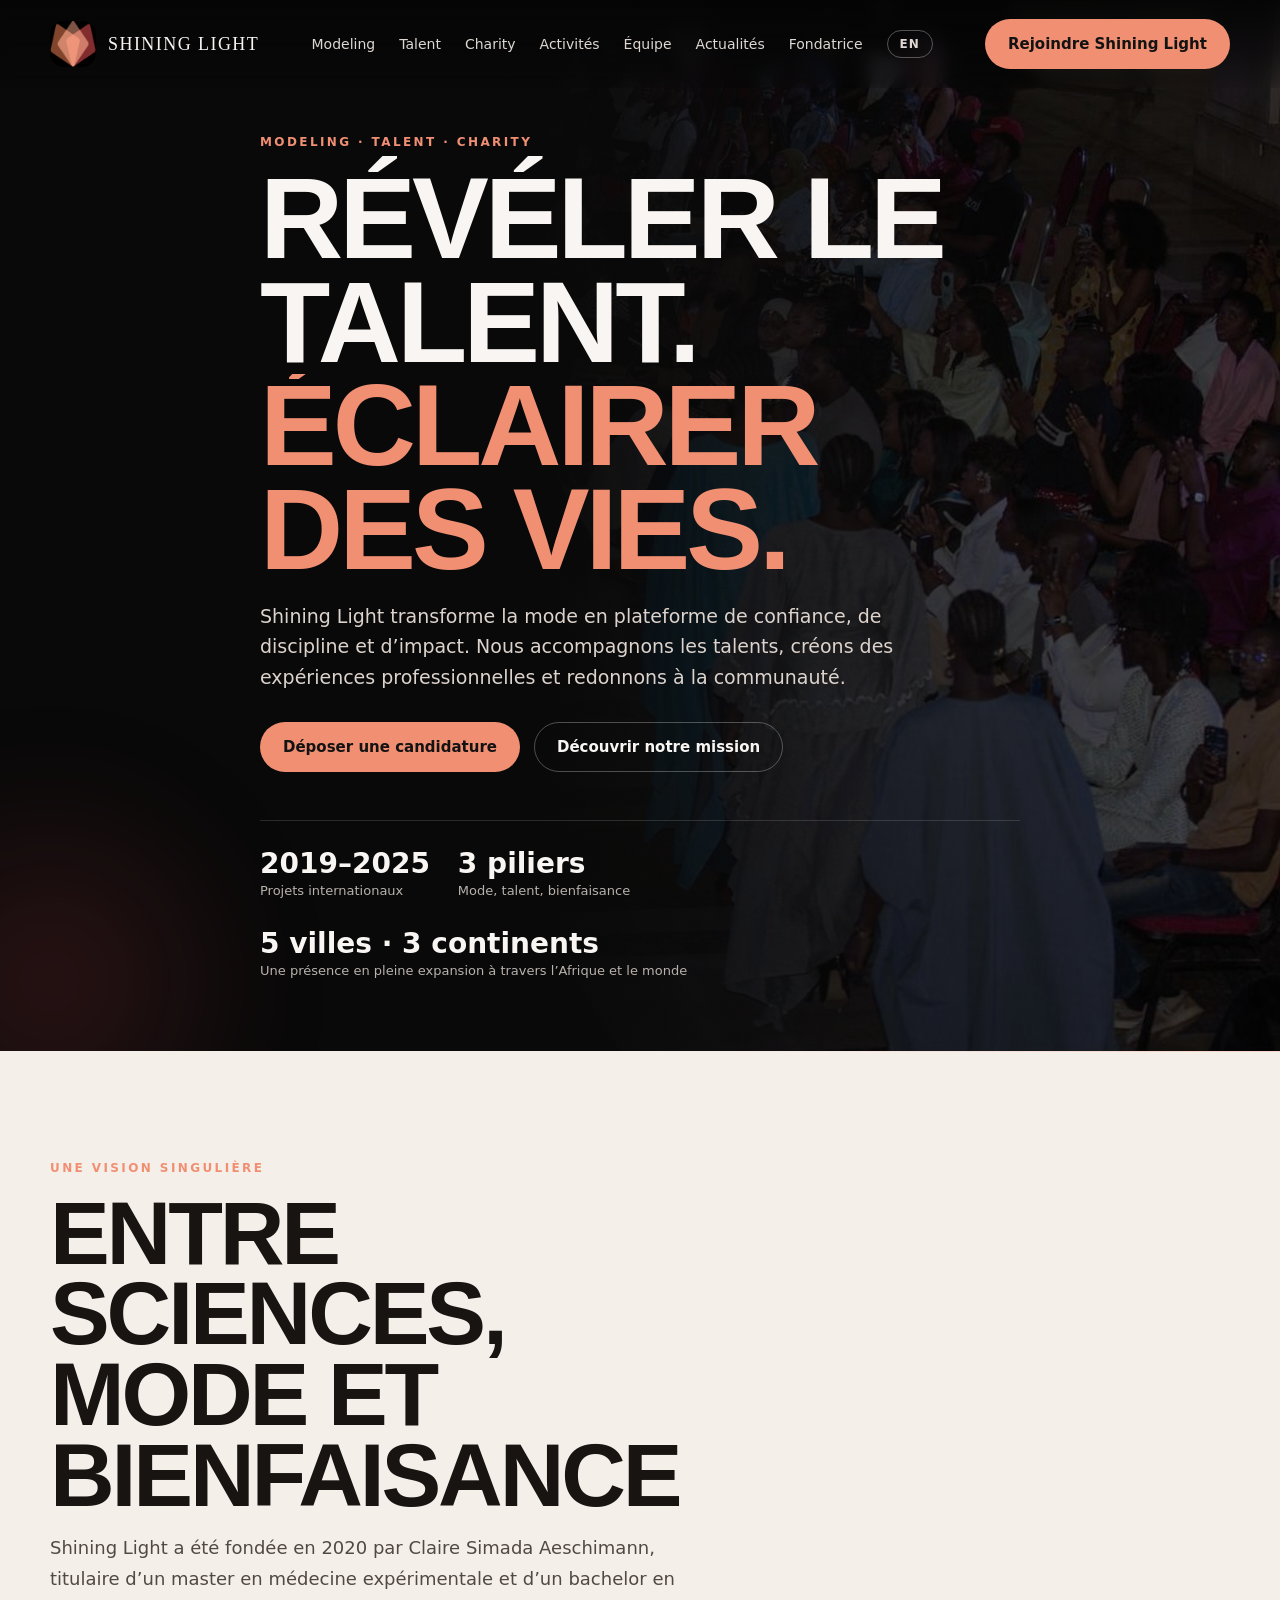
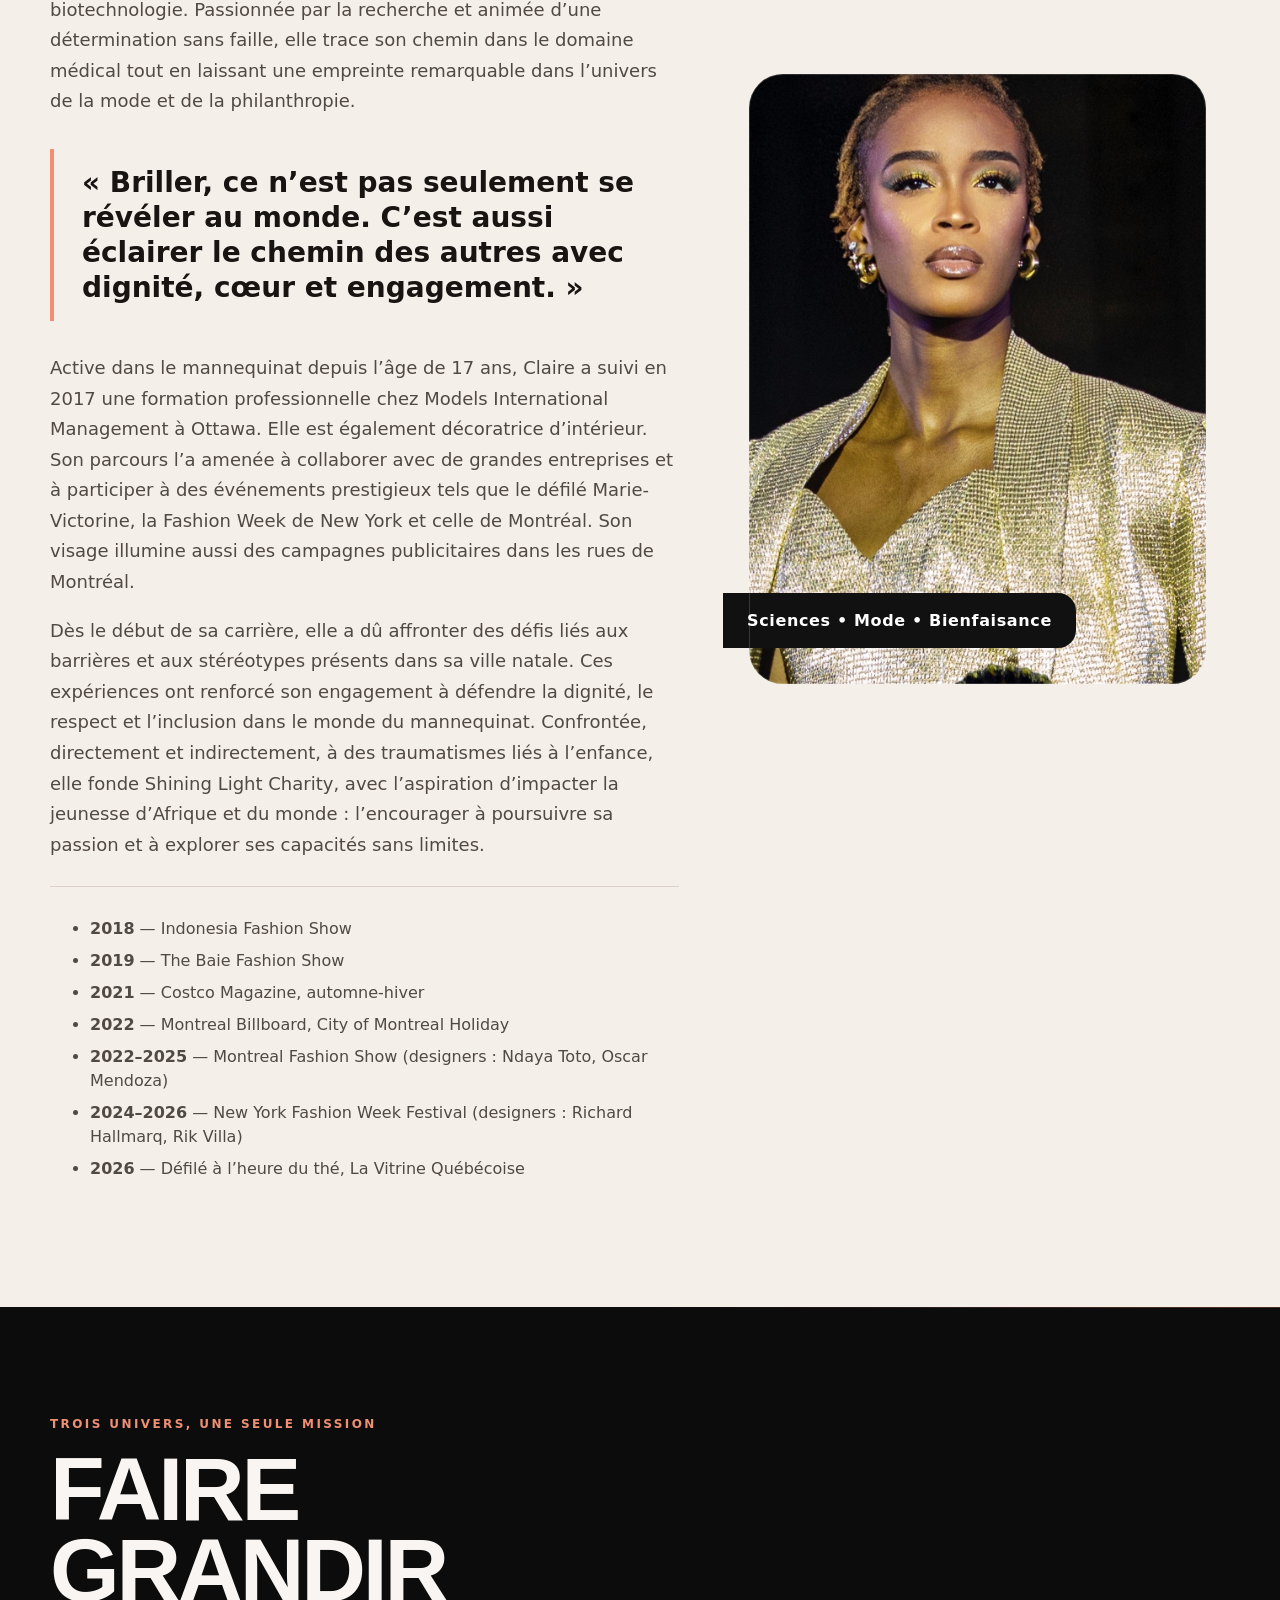
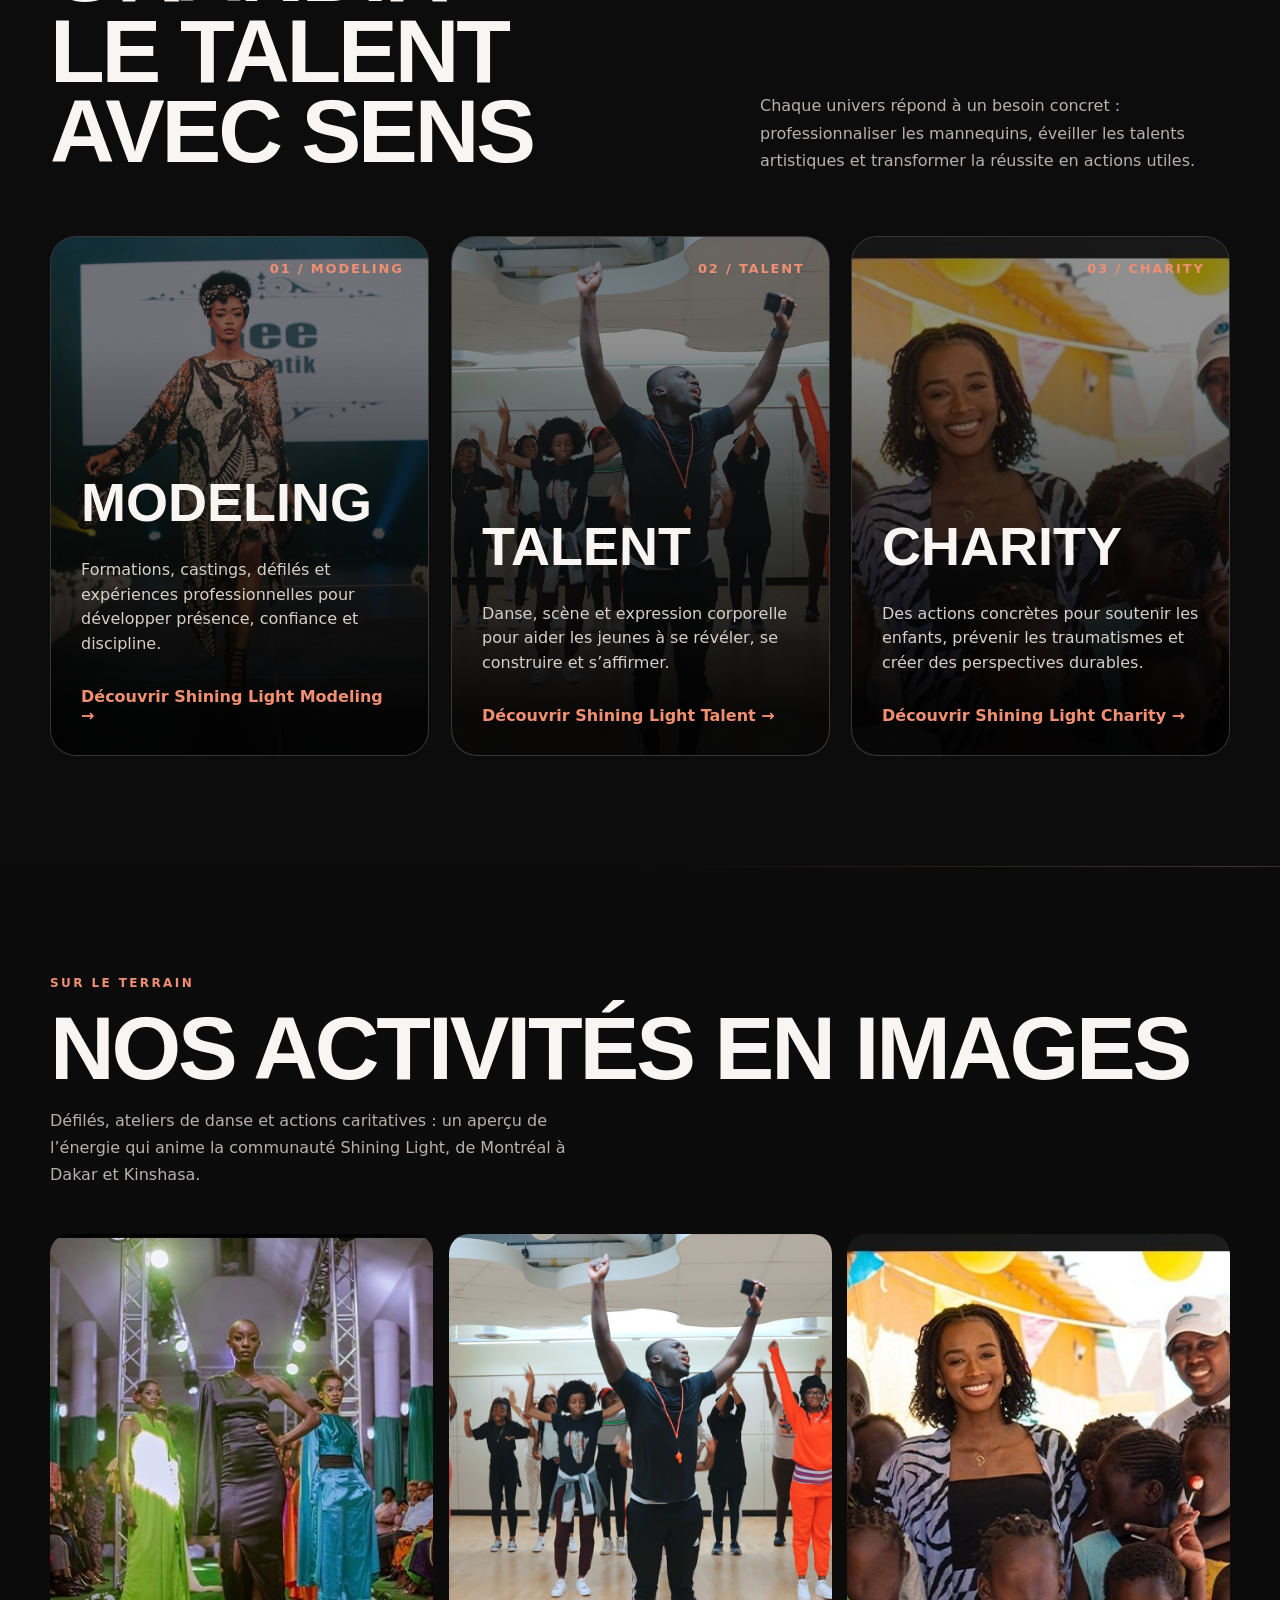
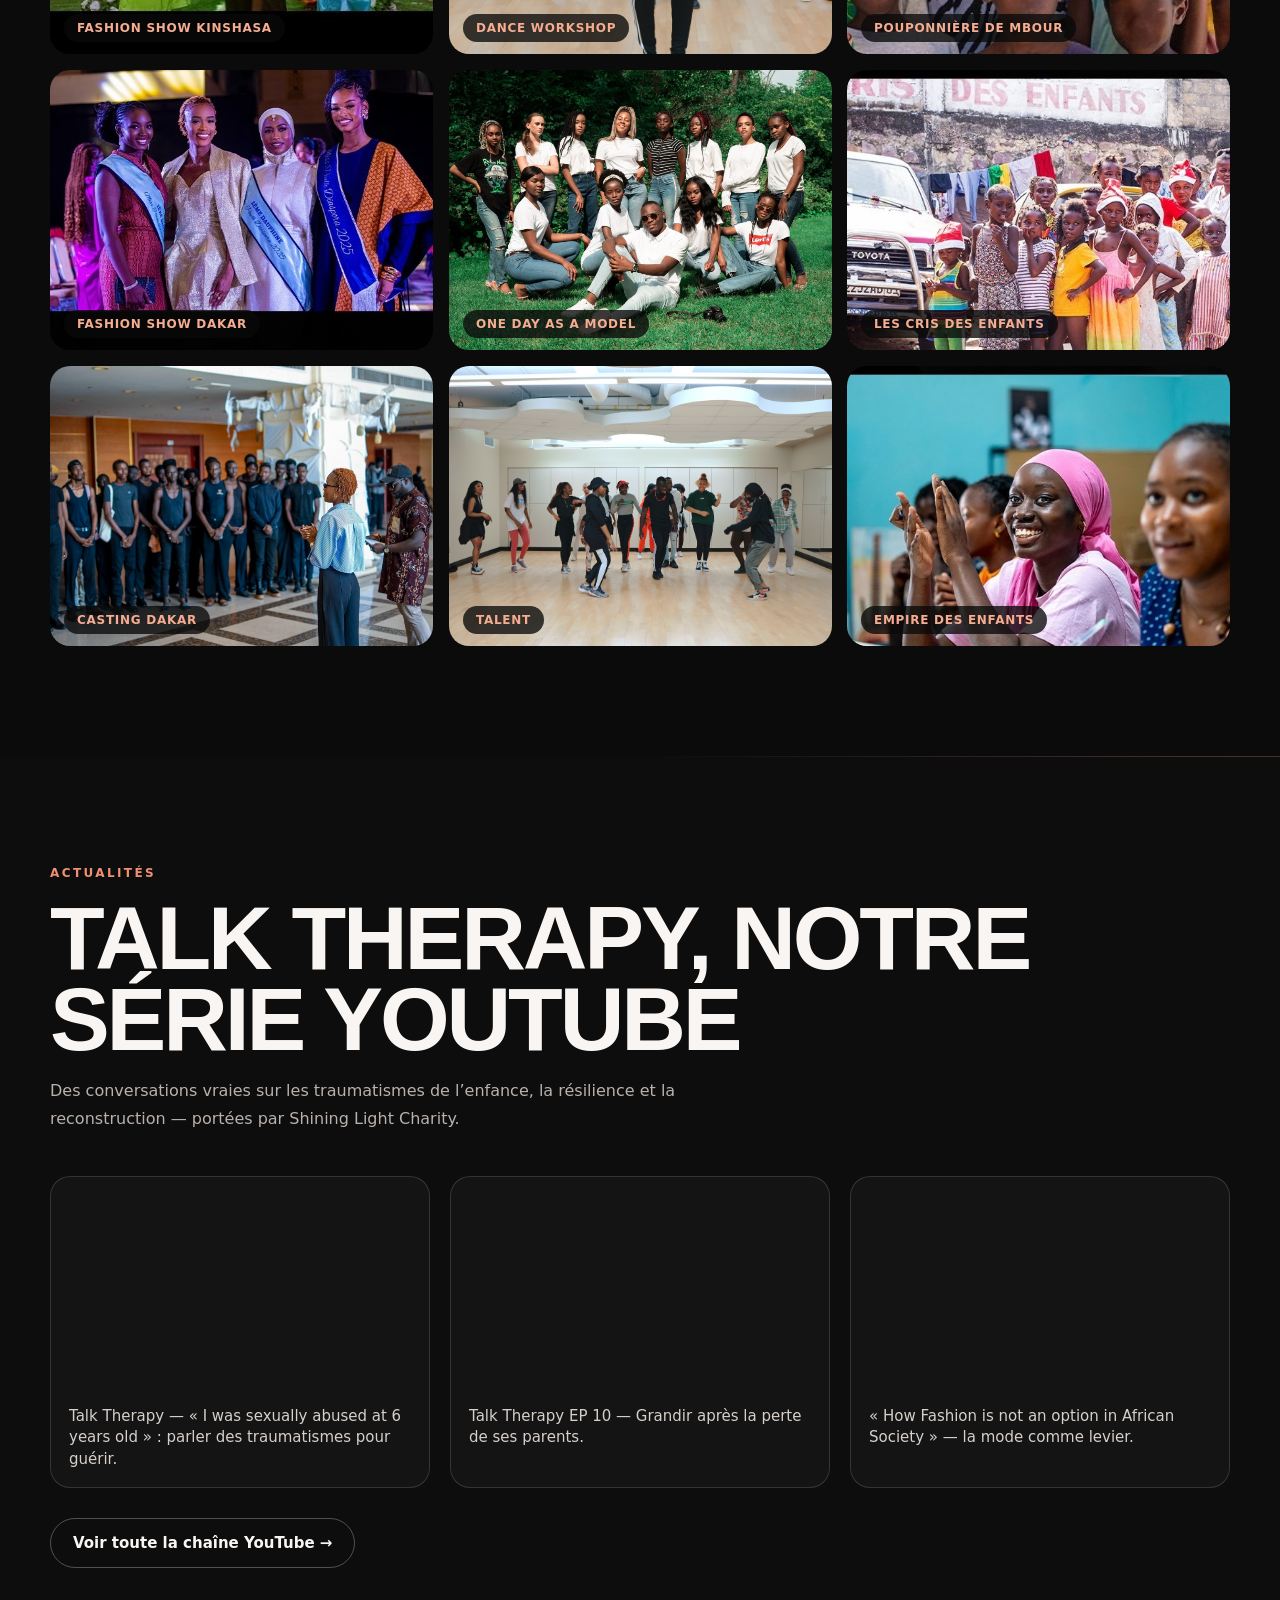
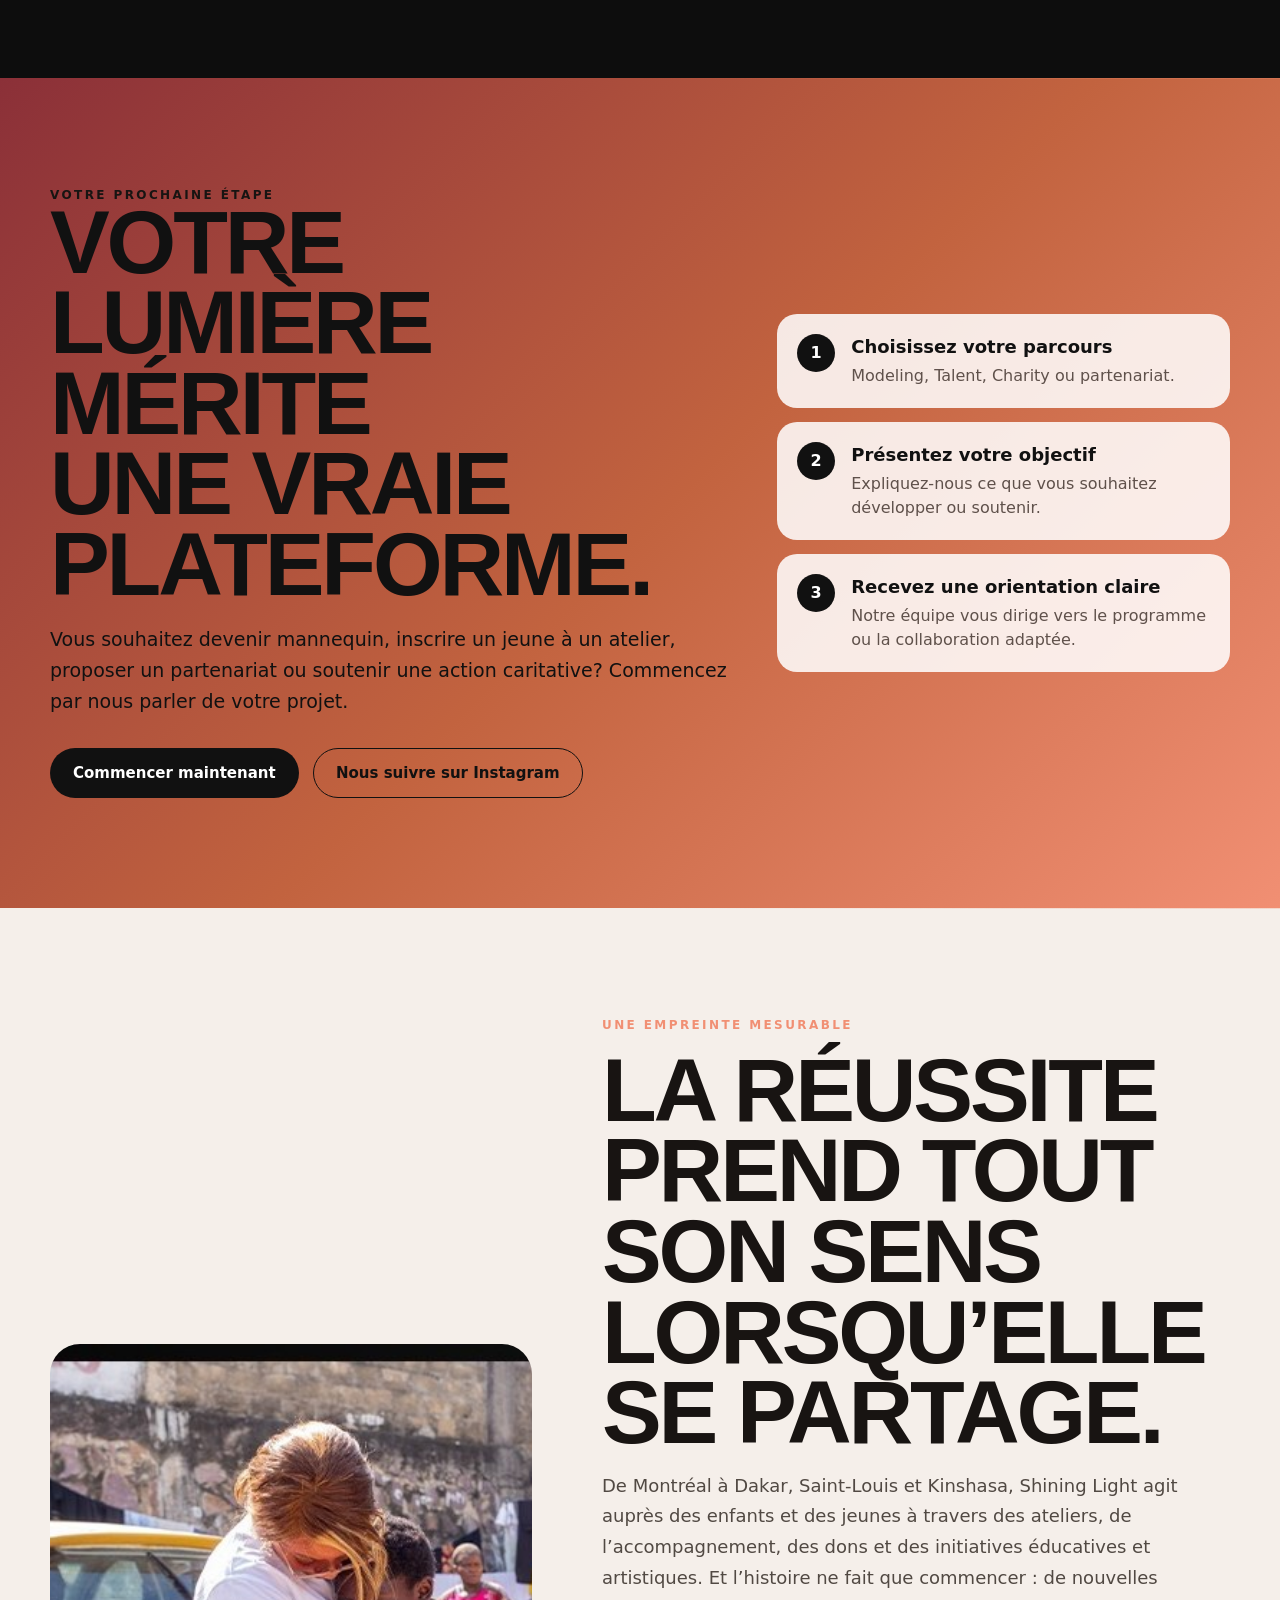
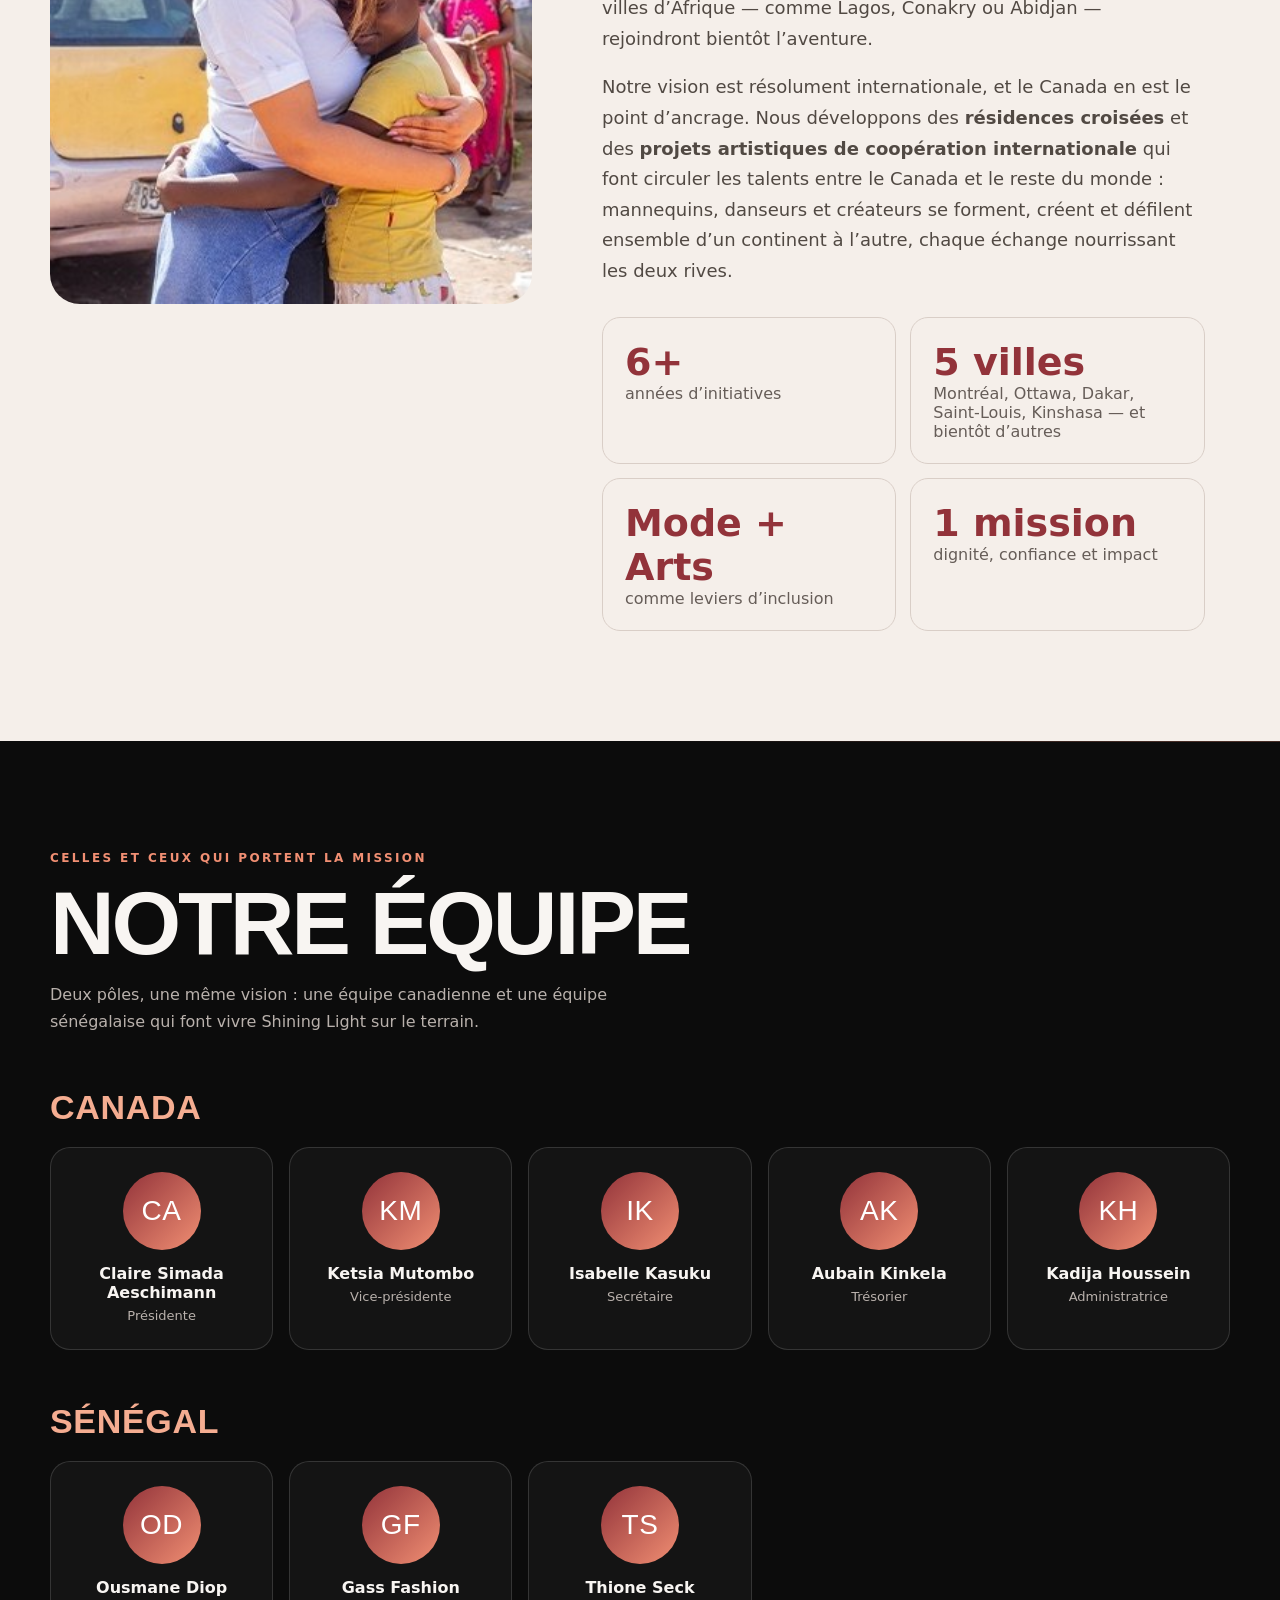
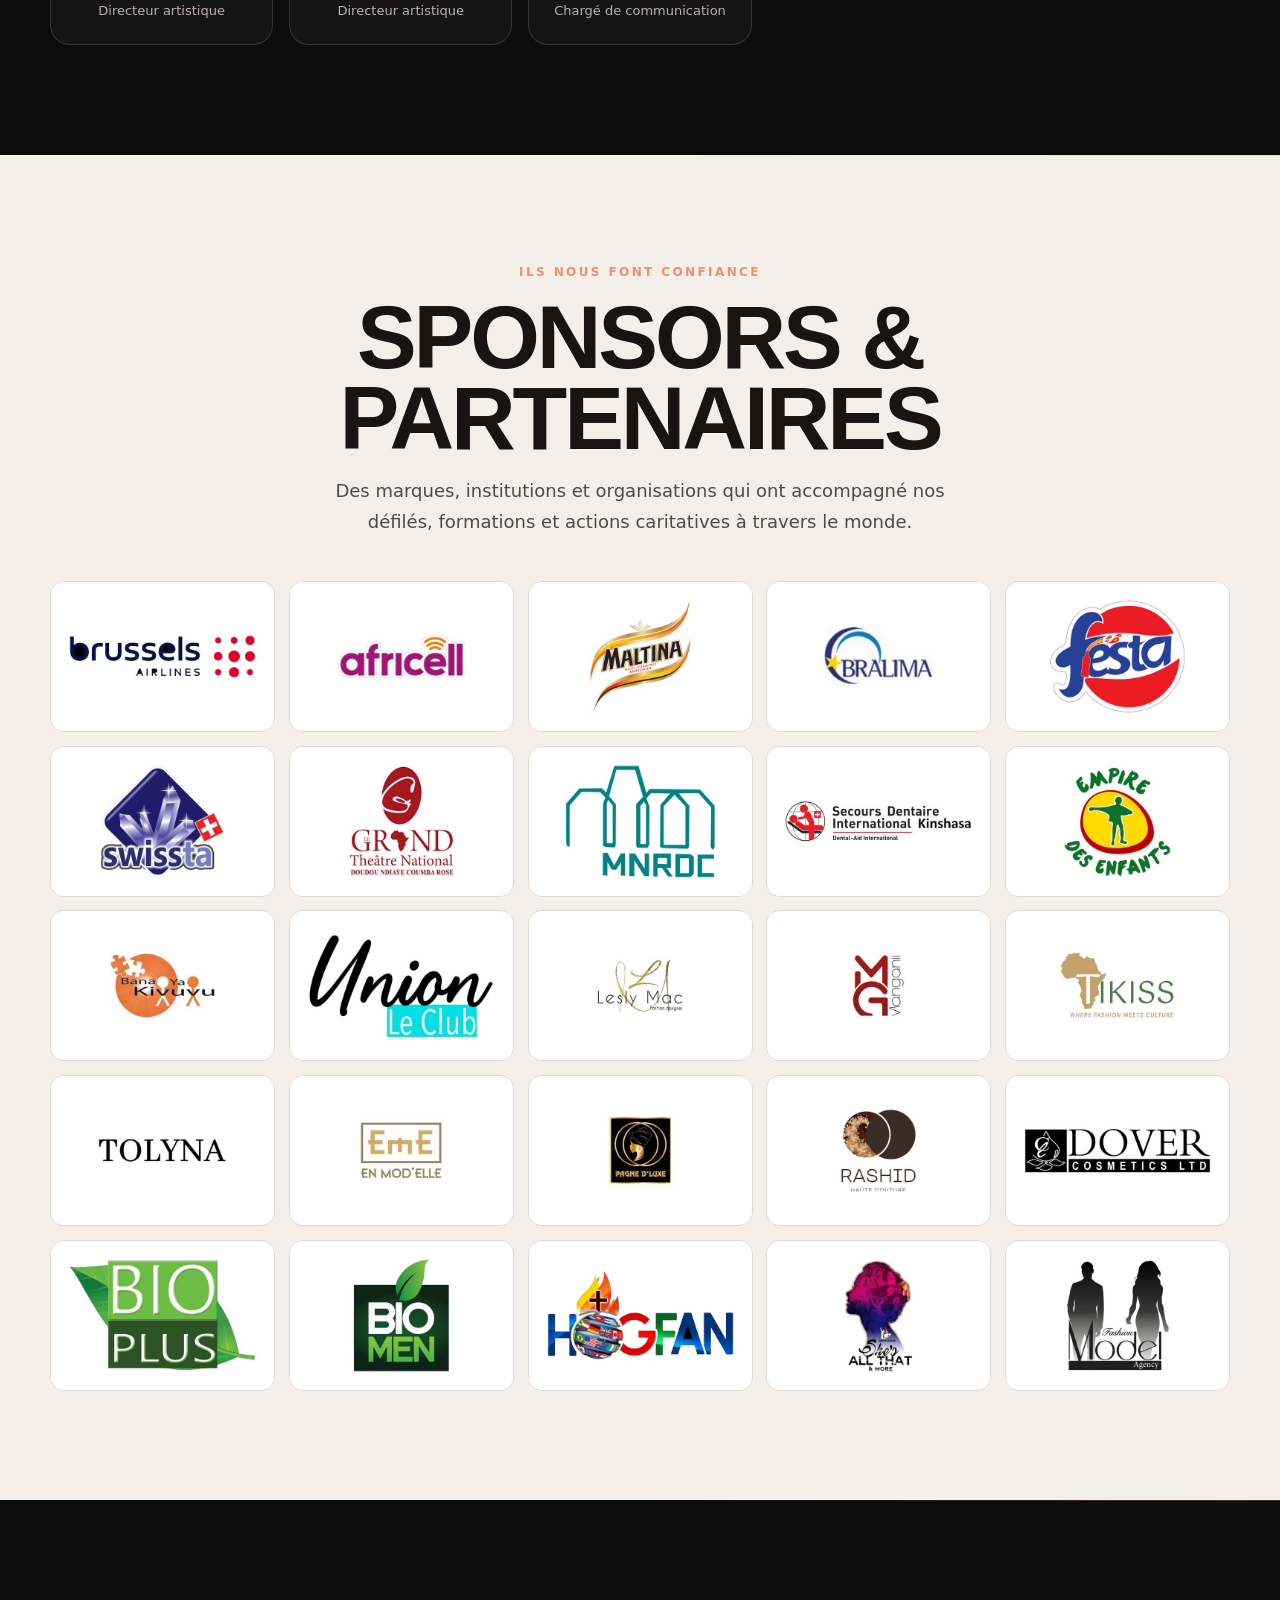
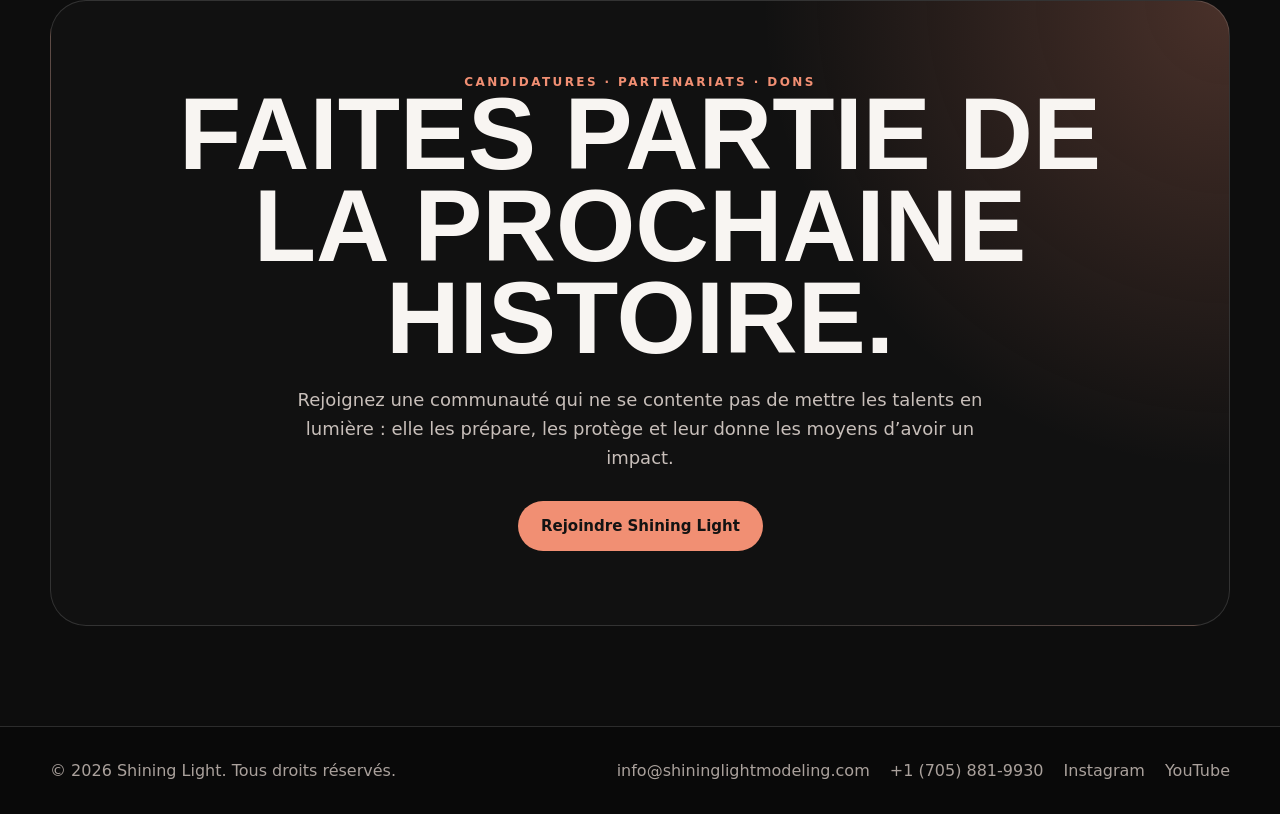
==== commit 7ca0ce6a: "Update NY Fashion Week Festival dates and designers" ====
--- a/index.html
+++ b/index.html
@@ -42,7 +42,7 @@
             <li><strong>2021</strong> — Costco Magazine, automne-hiver</li>
             <li><strong>2022</strong> — Montreal Billboard, City of Montreal Holiday</li>
             <li><strong>2022–2025</strong> — Montreal Fashion Show (designers : Ndaya Toto, Oscar Mendoza)</li>
-            <li><strong>2024–2025</strong> — New York Fashion Week Festival (designer : Richard Hallmarq)</li>
+            <li><strong>2024–2026</strong> — New York Fashion Week Festival (designers : Richard Hallmarq, Rik Villa)</li>
             <li><strong>2026</strong> — Défilé à l’heure du thé, La Vitrine Québécoise</li>
           </ul>
         </div>
--- a/assets/styles.css
+++ b/assets/styles.css
@@ -127,3 +127,227 @@
   .partners-grid{grid-template-columns:repeat(2,1fr)}
   .team-grid{grid-template-columns:repeat(2,1fr)}.team-country h3{font-size:28px}
 }
+
+
+/* Motion — subtle entrance, depth and hover movement */
+@keyframes slFadeUp{from{opacity:0;transform:translateY(28px)}to{opacity:1;transform:translateY(0)}}
+@keyframes slHeroZoom{from{transform:scale(1.02)}to{transform:scale(1.08)}}
+@keyframes slFloat{0%,100%{transform:translateY(0)}50%{transform:translateY(-8px)}}
+
+@media (prefers-reduced-motion:no-preference){
+  .hero:before{animation:slHeroZoom 16s ease-in-out infinite alternate}
+  .hero-content>*{opacity:0;animation:slFadeUp .8s cubic-bezier(.22,1,.36,1) forwards}
+  .hero-content .eyebrow{animation-delay:.1s}
+  .hero-content h1{animation-delay:.2s}
+  .hero-content p{animation-delay:.32s}
+  .hero-content .actions{animation-delay:.44s}
+  .hero-content .proof{animation-delay:.56s}
+
+  section:not(.hero) .eyebrow,
+  section:not(.hero) .section-title,
+  section:not(.hero) .pillar-head>p,
+  section:not(.hero) .bodycopy,
+  section:not(.hero) .quote,
+  section:not(.hero) .parcours,
+  section:not(.hero) .cards,
+  section:not(.hero) .galerie-grid,
+  section:not(.hero) .videos-grid,
+  section:not(.hero) .steps,
+  section:not(.hero) .metrics,
+  section:not(.hero) .team-country,
+  section:not(.hero) .partners-grid,
+  section:not(.hero) .cta-box{
+    animation:slFadeUp .75s cubic-bezier(.22,1,.36,1) both;
+  }
+
+  .card{transition:transform .45s cubic-bezier(.22,1,.36,1),border-color .3s ease,box-shadow .45s ease}
+  .card:hover{transform:translateY(-10px);box-shadow:0 24px 55px rgba(0,0,0,.28);border-color:rgba(241,143,115,.45)}
+  .gitem{transition:transform .45s cubic-bezier(.22,1,.36,1),box-shadow .45s ease}
+  .gitem:hover{transform:translateY(-7px);box-shadow:0 18px 38px rgba(0,0,0,.28)}
+  .video-card{transition:transform .4s ease,box-shadow .4s ease}
+  .video-card:hover{transform:translateY(-7px);box-shadow:0 18px 38px rgba(0,0,0,.24)}
+  .step{transition:transform .35s ease,box-shadow .35s ease}
+  .step:hover{transform:translateX(7px);box-shadow:0 12px 28px rgba(0,0,0,.16)}
+  .metric{transition:transform .35s ease,background .35s ease}
+  .metric:hover{transform:translateY(-5px);background:rgba(255,255,255,.55)}
+  .member{transition:transform .35s ease,border-color .35s ease}
+  .member:hover{transform:translateY(-7px);border-color:rgba(241,143,115,.45)}
+  .member .avatar{transition:transform .4s ease}
+  .member:hover .avatar{transform:scale(1.08)}
+  .partners-grid img{transition:transform .35s ease,box-shadow .35s ease}
+  .partners-grid img:hover{transform:translateY(-6px) scale(1.02);box-shadow:0 16px 34px rgba(20,10,5,.16)}
+  .portrait-card{animation:slFloat 6s ease-in-out infinite}
+  .btn{will-change:transform}
+}
+
+@media (prefers-reduced-motion:reduce){
+  html{scroll-behavior:auto}
+  *,*:before,*:after{animation-duration:.01ms!important;animation-iteration-count:1!important;transition-duration:.01ms!important}
+}
+
+
+/* Luxury runway motion — cinematic editorial layer */
+@keyframes slCinematicIn{
+  from{opacity:0;transform:translate3d(0,54px,0) scale(.985);filter:blur(5px)}
+  to{opacity:1;transform:translate3d(0,0,0) scale(1);filter:blur(0)}
+}
+@keyframes slReveal{
+  from{opacity:0;clip-path:inset(0 100% 0 0)}
+  to{opacity:1;clip-path:inset(0 0 0 0)}
+}
+@keyframes slSlowPan{
+  0%{transform:scale(1.04) translate3d(0,0,0)}
+  50%{transform:scale(1.10) translate3d(-1.2%, -1%, 0)}
+  100%{transform:scale(1.06) translate3d(1%, .6%, 0)}
+}
+@keyframes slGlow{
+  0%,100%{opacity:.16;transform:scale(1)}
+  50%{opacity:.34;transform:scale(1.08)}
+}
+@keyframes slLineIn{
+  from{transform:scaleX(0);transform-origin:left}
+  to{transform:scaleX(1);transform-origin:left}
+}
+
+@media (prefers-reduced-motion:no-preference){
+  html{scroll-behavior:smooth}
+
+  /* Editorial navigation */
+  .nav{transition:background .5s ease,backdrop-filter .5s ease}
+  .brand{transition:letter-spacing .5s ease,transform .5s ease}
+  .brand:hover{letter-spacing:.14em;transform:translateX(3px)}
+  .links a{position:relative;transition:color .3s ease}
+  .links a:not(.lang):after{
+    content:"";position:absolute;left:0;right:0;bottom:-8px;height:1px;
+    background:var(--coral);transform:scaleX(0);transform-origin:right;
+    transition:transform .45s cubic-bezier(.22,1,.36,1)
+  }
+  .links a:not(.lang):hover:after{transform:scaleX(1);transform-origin:left}
+
+  /* Hero: slow runway-camera movement */
+  .hero:before{
+    animation:slSlowPan 18s cubic-bezier(.45,0,.55,1) infinite alternate;
+    will-change:transform
+  }
+  .hero:after{animation:slGlow 8s ease-in-out infinite}
+  .hero h1{animation:slCinematicIn 1.25s cubic-bezier(.16,1,.3,1) .18s both}
+  .hero .eyebrow{animation:slReveal .9s cubic-bezier(.16,1,.3,1) .02s both}
+  .hero p{animation:slCinematicIn 1s cubic-bezier(.16,1,.3,1) .5s both}
+  .hero .actions{animation:slCinematicIn 1s cubic-bezier(.16,1,.3,1) .68s both}
+  .hero .proof{animation:slCinematicIn 1s cubic-bezier(.16,1,.3,1) .84s both}
+  .hero h1 span{display:inline-block;animation:slReveal 1.15s cubic-bezier(.16,1,.3,1) .34s both}
+
+  /* Large editorial headings */
+  .section-title,.cta h2{
+    text-wrap:balance;
+    transition:transform .7s cubic-bezier(.22,1,.36,1),letter-spacing .7s ease
+  }
+  .section-title:hover,.cta h2:hover{transform:translateX(5px);letter-spacing:-.02em}
+
+  /* Scroll-driven reveals where supported */
+  @supports (animation-timeline:view()){
+    section:not(.hero) .eyebrow,
+    section:not(.hero) .section-title,
+    section:not(.hero) .bodycopy,
+    section:not(.hero) .quote,
+    section:not(.hero) .cards,
+    section:not(.hero) .galerie-grid,
+    section:not(.hero) .videos-grid,
+    section:not(.hero) .steps,
+    section:not(.hero) .metrics,
+    section:not(.hero) .team-country,
+    section:not(.hero) .partners-grid,
+    section:not(.hero) .cta-box{
+      animation:slCinematicIn linear both;
+      animation-timeline:view();
+      animation-range:entry 5% cover 28%;
+    }
+  }
+
+  /* Fashion-editorial image treatment */
+  .portrait-card,.card,.gitem,.video-card,.impact img,.partners-grid img{
+    will-change:transform;
+  }
+  .portrait-card img{
+    transition:transform 1.2s cubic-bezier(.22,1,.36,1),filter 1.2s ease;
+    filter:saturate(.9) contrast(1.02);
+  }
+  .portrait-card:hover img{transform:scale(1.045);filter:saturate(1.04) contrast(1.06)}
+  .portrait-card:before{
+    content:"";
+    position:absolute;z-index:2;inset:0;border-radius:34px;
+    border:1px solid rgba(255,255,255,.16);pointer-events:none;
+  }
+
+  .card{transform:translateZ(0);transition:transform .8s cubic-bezier(.16,1,.3,1),box-shadow .8s ease,border-color .5s ease}
+  .card:after{
+    content:"";position:absolute;inset:0;pointer-events:none;
+    background:linear-gradient(120deg,transparent 35%,rgba(255,255,255,.11) 50%,transparent 65%);
+    transform:translateX(-130%);transition:transform 1s cubic-bezier(.22,1,.36,1)
+  }
+  .card:hover{transform:translateY(-14px) scale(1.012);box-shadow:0 32px 70px rgba(0,0,0,.38)}
+  .card:hover:after{transform:translateX(130%)}
+  .card img{transition:transform 1.15s cubic-bezier(.16,1,.3,1),opacity .8s ease}
+  .card:hover img{transform:scale(1.09);opacity:.72}
+  .card-overlay{transition:background .8s ease}
+  .card:hover .card-overlay{background:linear-gradient(180deg,transparent 10%,rgba(0,0,0,.96) 94%)}
+  .card h3{transition:transform .65s cubic-bezier(.16,1,.3,1),letter-spacing .65s ease}
+  .card:hover h3{transform:translateX(7px);letter-spacing:.01em}
+
+  /* Gallery feels like a moving contact sheet */
+  .gitem{transition:transform .8s cubic-bezier(.16,1,.3,1),box-shadow .8s ease}
+  .gitem img{transition:transform 1.4s cubic-bezier(.16,1,.3,1),filter 1s ease}
+  .gitem:hover{transform:translateY(-11px) scale(1.008);box-shadow:0 28px 60px rgba(0,0,0,.42);z-index:2}
+  .gitem:hover img{transform:scale(1.10);filter:saturate(1.08) contrast(1.04)}
+  .gitem span{transition:transform .5s cubic-bezier(.16,1,.3,1),background .4s ease}
+  .gitem:hover span{transform:translateY(-4px);background:rgba(9,9,9,.92)}
+
+  /* Staggered runway entrance */
+  .cards .card:nth-child(2),.galerie-grid .gitem:nth-child(2),.videos-grid .video-card:nth-child(2){animation-delay:.08s}
+  .cards .card:nth-child(3),.galerie-grid .gitem:nth-child(3),.videos-grid .video-card:nth-child(3){animation-delay:.16s}
+  .galerie-grid .gitem:nth-child(4){animation-delay:.24s}
+  .galerie-grid .gitem:nth-child(5){animation-delay:.32s}
+  .galerie-grid .gitem:nth-child(6){animation-delay:.40s}
+  .galerie-grid .gitem:nth-child(7){animation-delay:.48s}
+  .galerie-grid .gitem:nth-child(8){animation-delay:.56s}
+  .galerie-grid .gitem:nth-child(9){animation-delay:.64s}
+
+  /* Steps glide like a show sequence */
+  .step{transition:transform .7s cubic-bezier(.16,1,.3,1),box-shadow .6s ease}
+  .step:hover{transform:translate3d(10px,-3px,0) scale(1.01);box-shadow:0 18px 40px rgba(0,0,0,.18)}
+  .step b{transition:transform .55s cubic-bezier(.16,1,.3,1)}
+  .step:hover b{transform:rotate(8deg) scale(1.08)}
+
+  /* Numbers and metrics get a restrained luxury lift */
+  .proof strong,.metric strong{transition:transform .5s cubic-bezier(.16,1,.3,1)}
+  .proof>div:hover strong,.metric:hover strong{transform:translateY(-4px);display:block}
+  .metric{transition:transform .6s cubic-bezier(.16,1,.3,1),box-shadow .6s ease}
+  .metric:hover{transform:translateY(-8px);box-shadow:0 20px 40px rgba(70,30,20,.12)}
+
+  /* Team / partner wall */
+  .member{transition:transform .7s cubic-bezier(.16,1,.3,1),border-color .5s ease,box-shadow .6s ease}
+  .member:hover{transform:translateY(-10px);border-color:rgba(241,143,115,.5);box-shadow:0 22px 45px rgba(0,0,0,.28)}
+  .member .avatar{transition:transform .65s cubic-bezier(.16,1,.3,1),filter .5s ease}
+  .member:hover .avatar{transform:scale(1.1) rotate(2deg);filter:saturate(1.15)}
+
+  .partners-grid img{transition:transform .8s cubic-bezier(.16,1,.3,1),box-shadow .6s ease,filter .6s ease}
+  .partners-grid img:hover{transform:translateY(-8px) scale(1.025);box-shadow:0 20px 42px rgba(20,10,5,.18);filter:saturate(1.08)}
+
+  /* Buttons move with a soft magnetic feel */
+  .btn{transition:transform .45s cubic-bezier(.16,1,.3,1),box-shadow .45s ease,background .35s ease}
+  .btn:hover{transform:translateY(-4px) scale(1.015);box-shadow:0 14px 28px rgba(0,0,0,.18)}
+  .btn-primary:hover{box-shadow:0 16px 34px rgba(241,143,115,.24)}
+
+  /* Section dividers appear like runway light bars */
+  section{position:relative}
+  section:not(.hero):before{
+    content:"";position:absolute;top:0;left:50%;width:min(1180px,calc(100% - 40px));height:1px;
+    background:linear-gradient(90deg,transparent,rgba(241,143,115,.28),transparent);
+    transform:translateX(-50%) scaleX(.15);animation:slLineIn 1.2s cubic-bezier(.16,1,.3,1) both;
+  }
+}
+
+@media (prefers-reduced-motion:reduce){
+  .hero:before,.hero:after,.hero h1,.hero .eyebrow,.hero p,.hero .actions,.hero .proof,.hero h1 span{animation:none!important}
+  .section-title,.cta h2,.portrait-card,.card,.gitem,.video-card,.step,.metric,.member,.partners-grid img,.btn{transition:none!important}
+}
